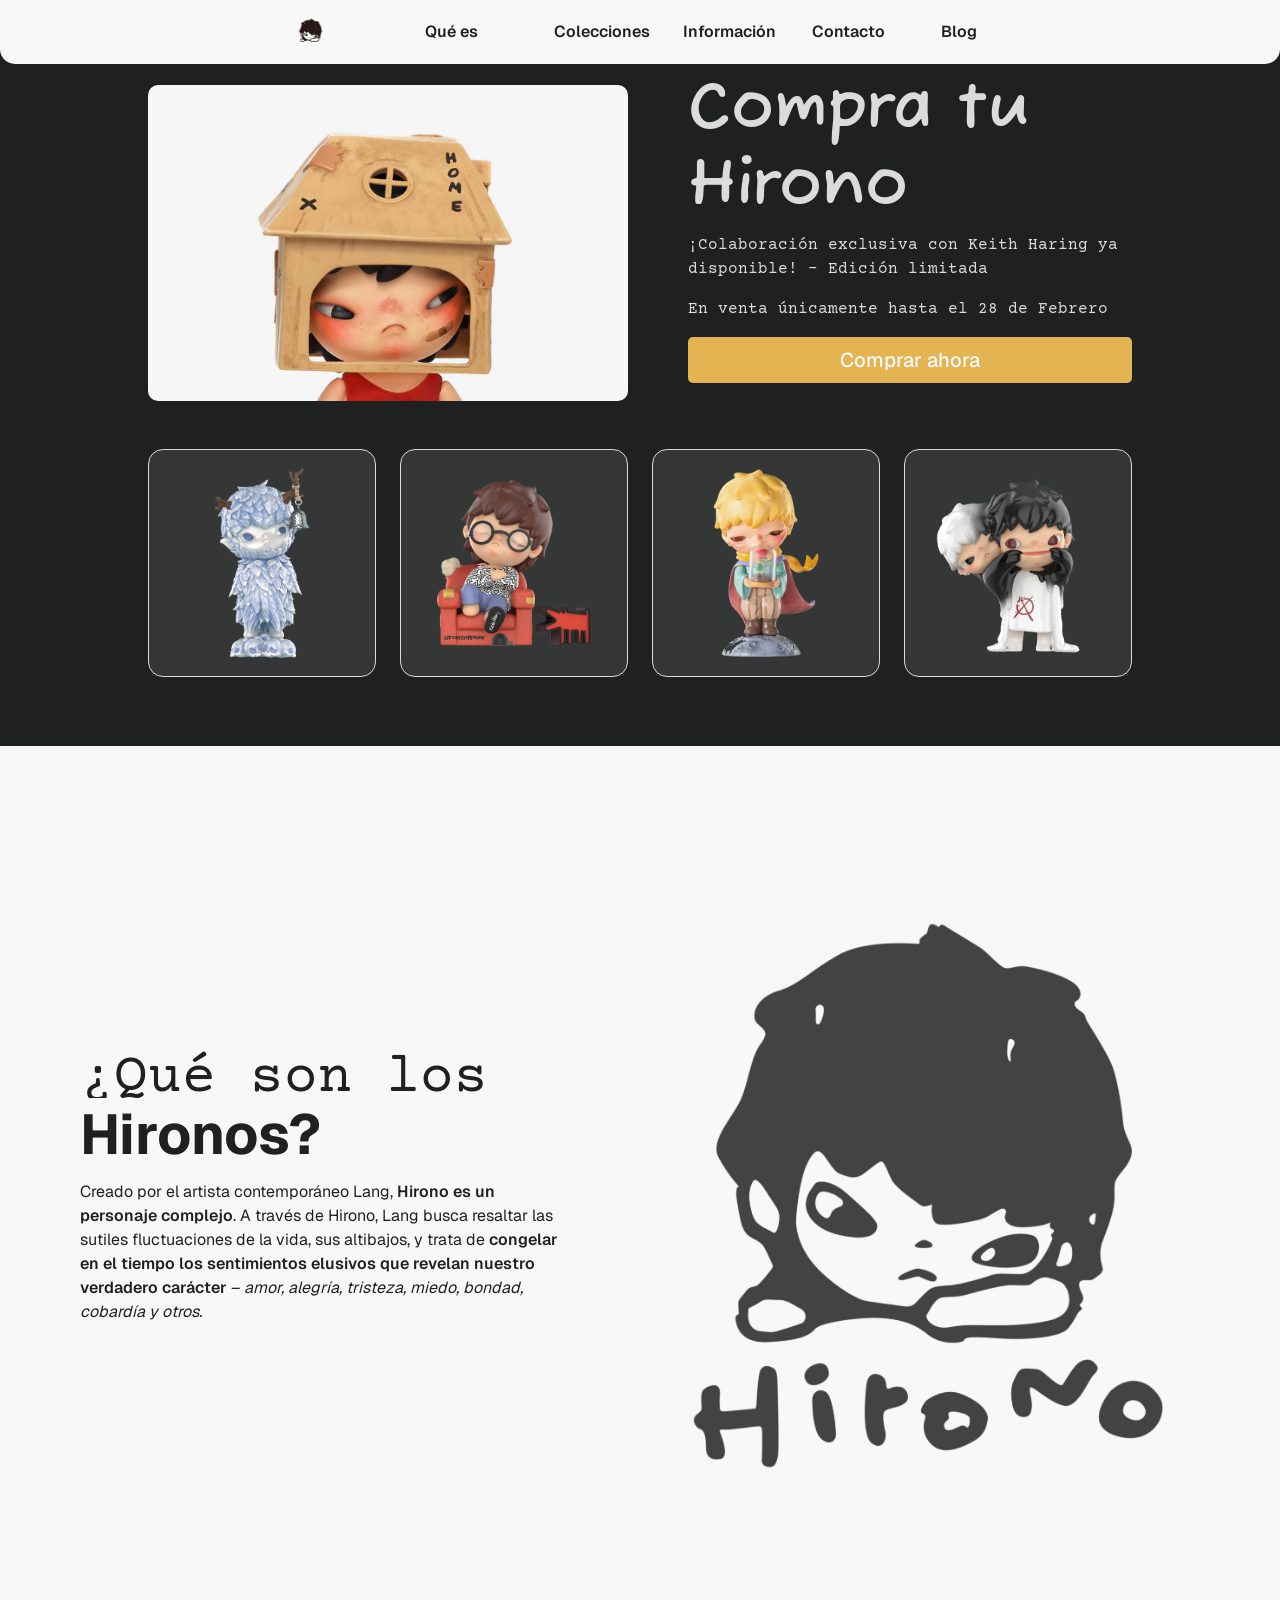
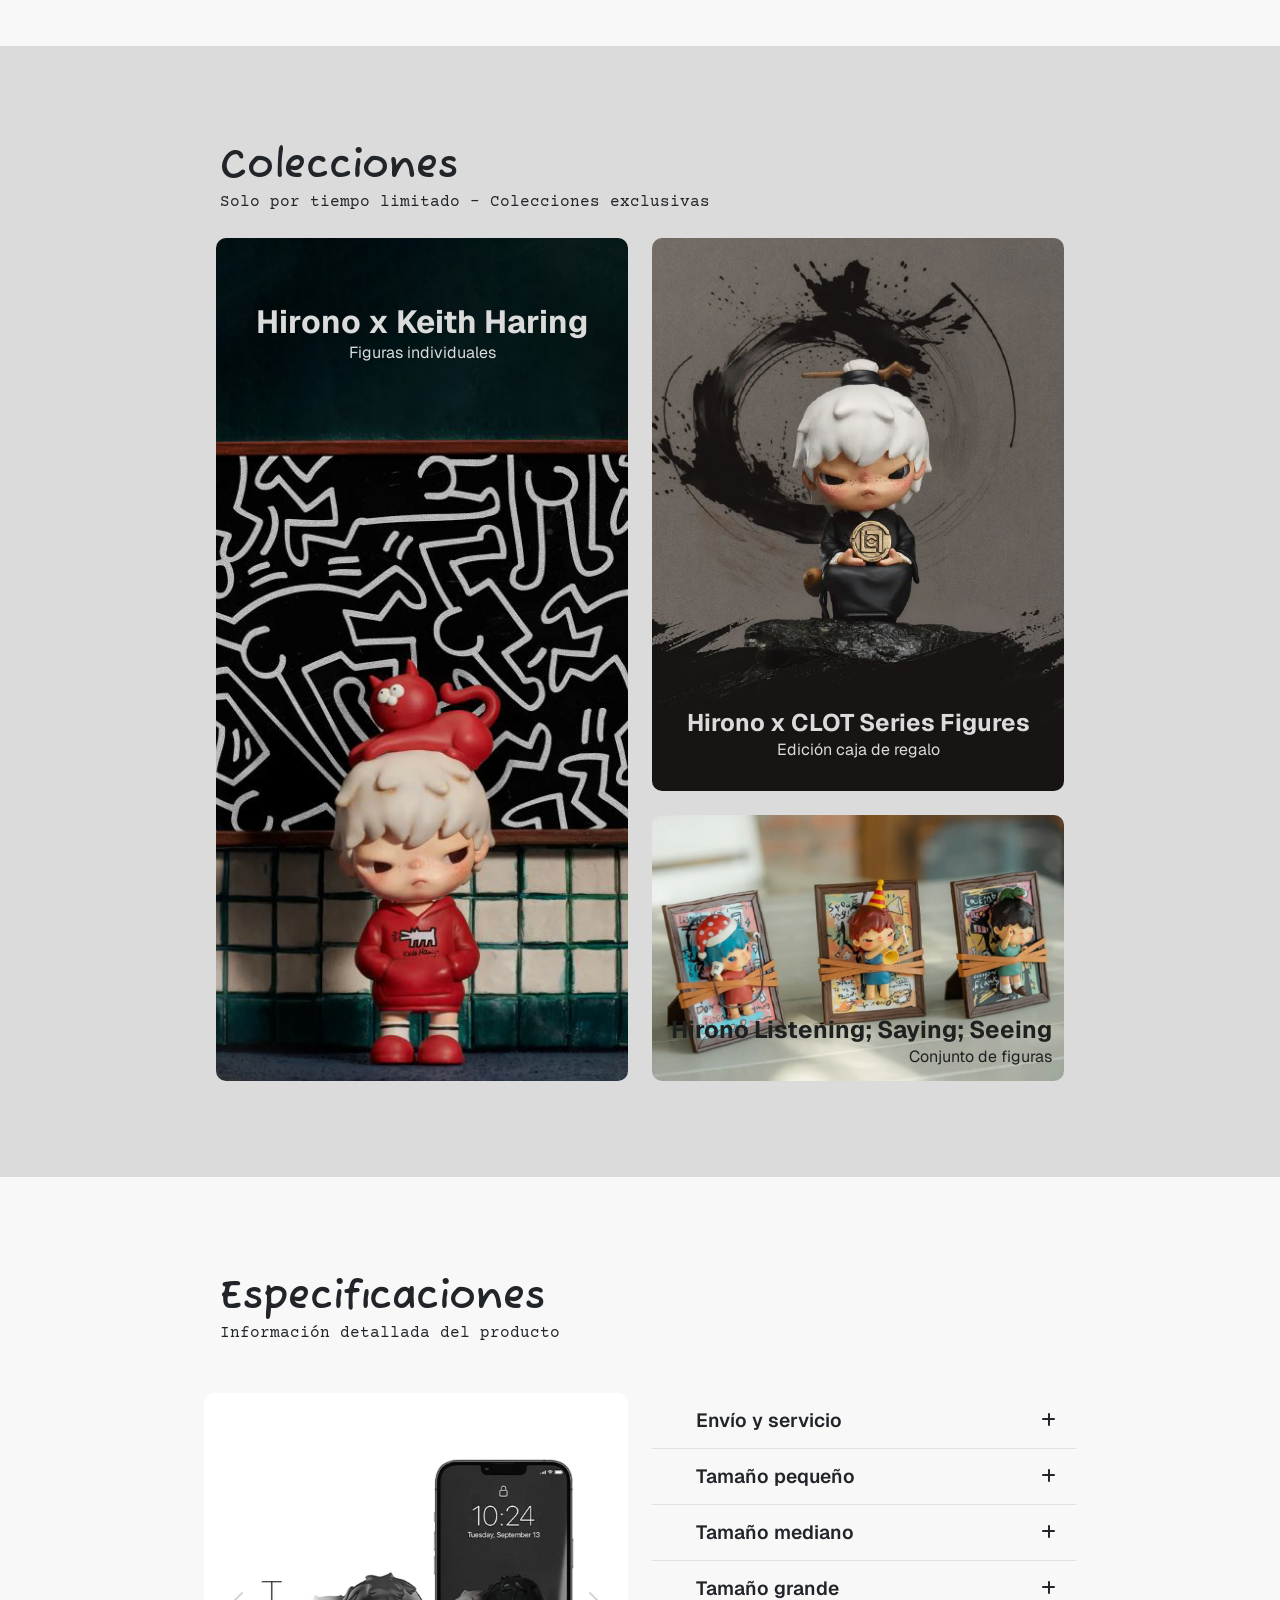
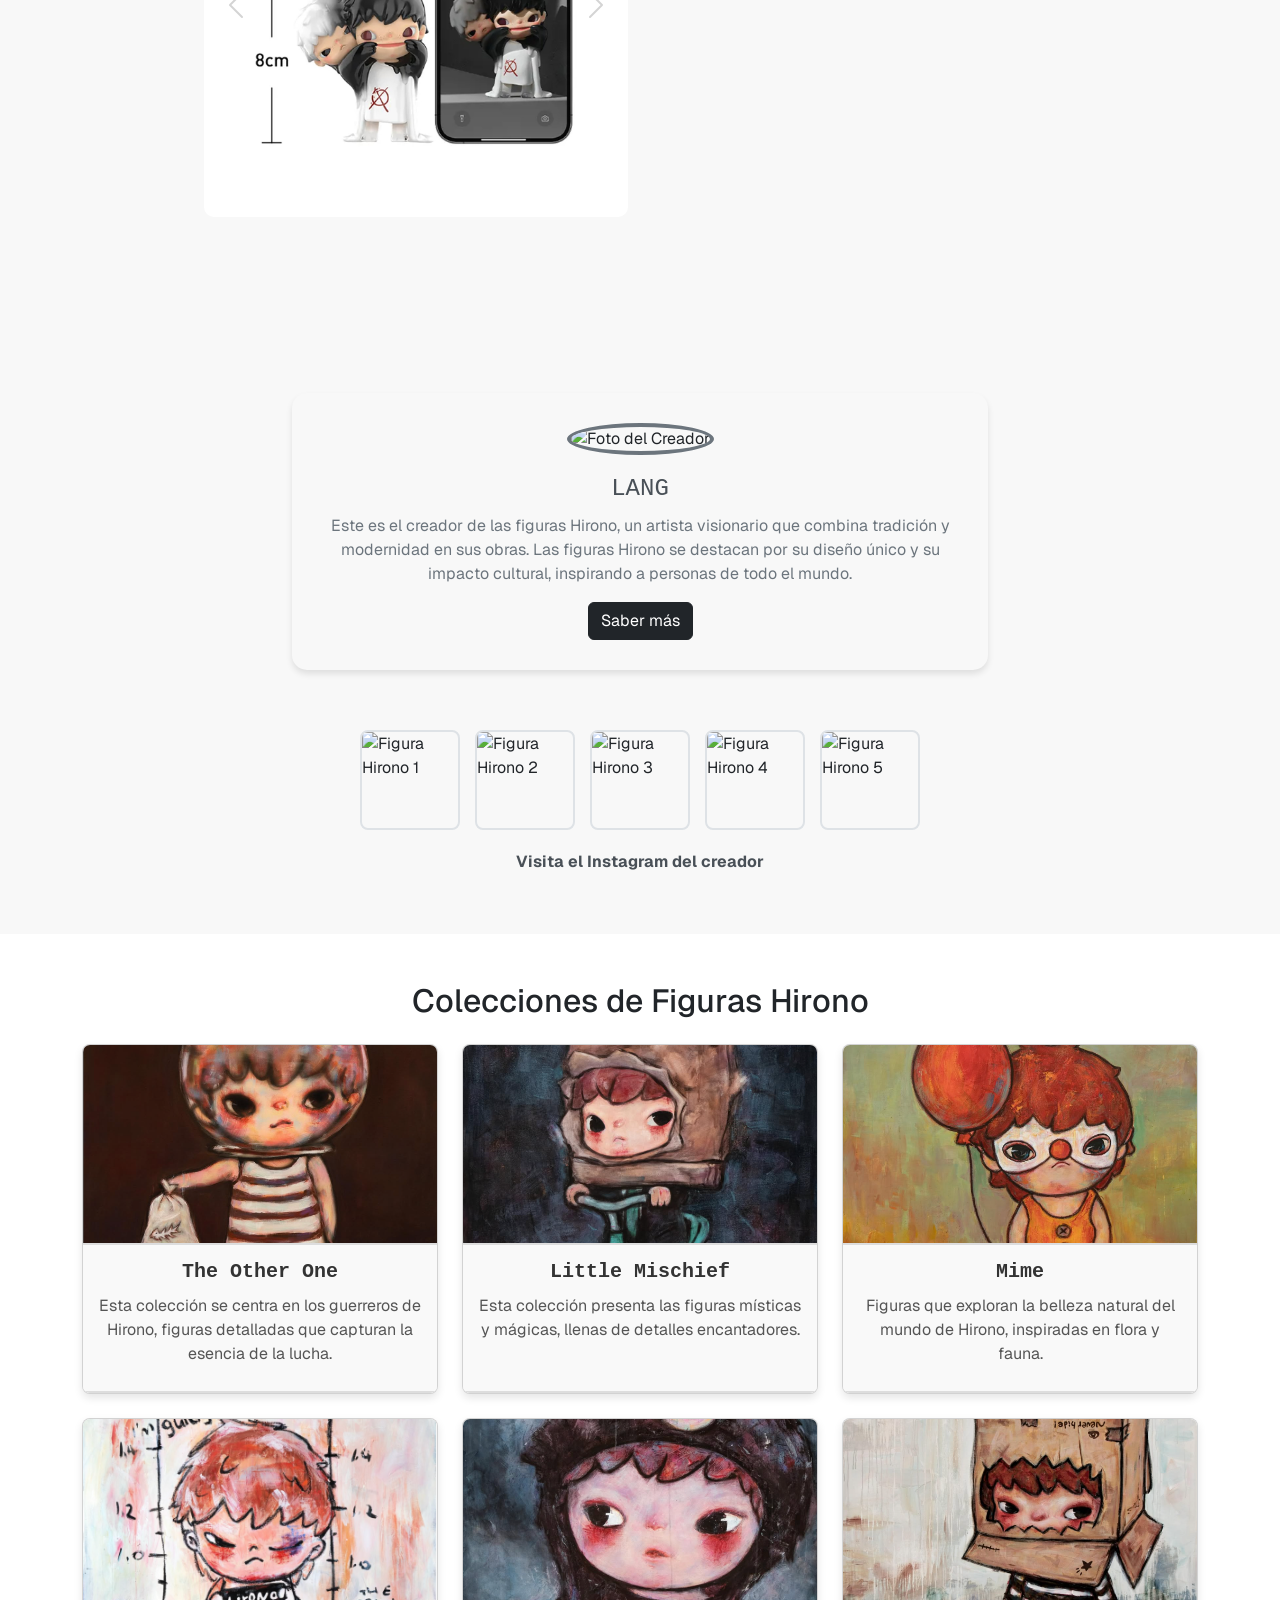
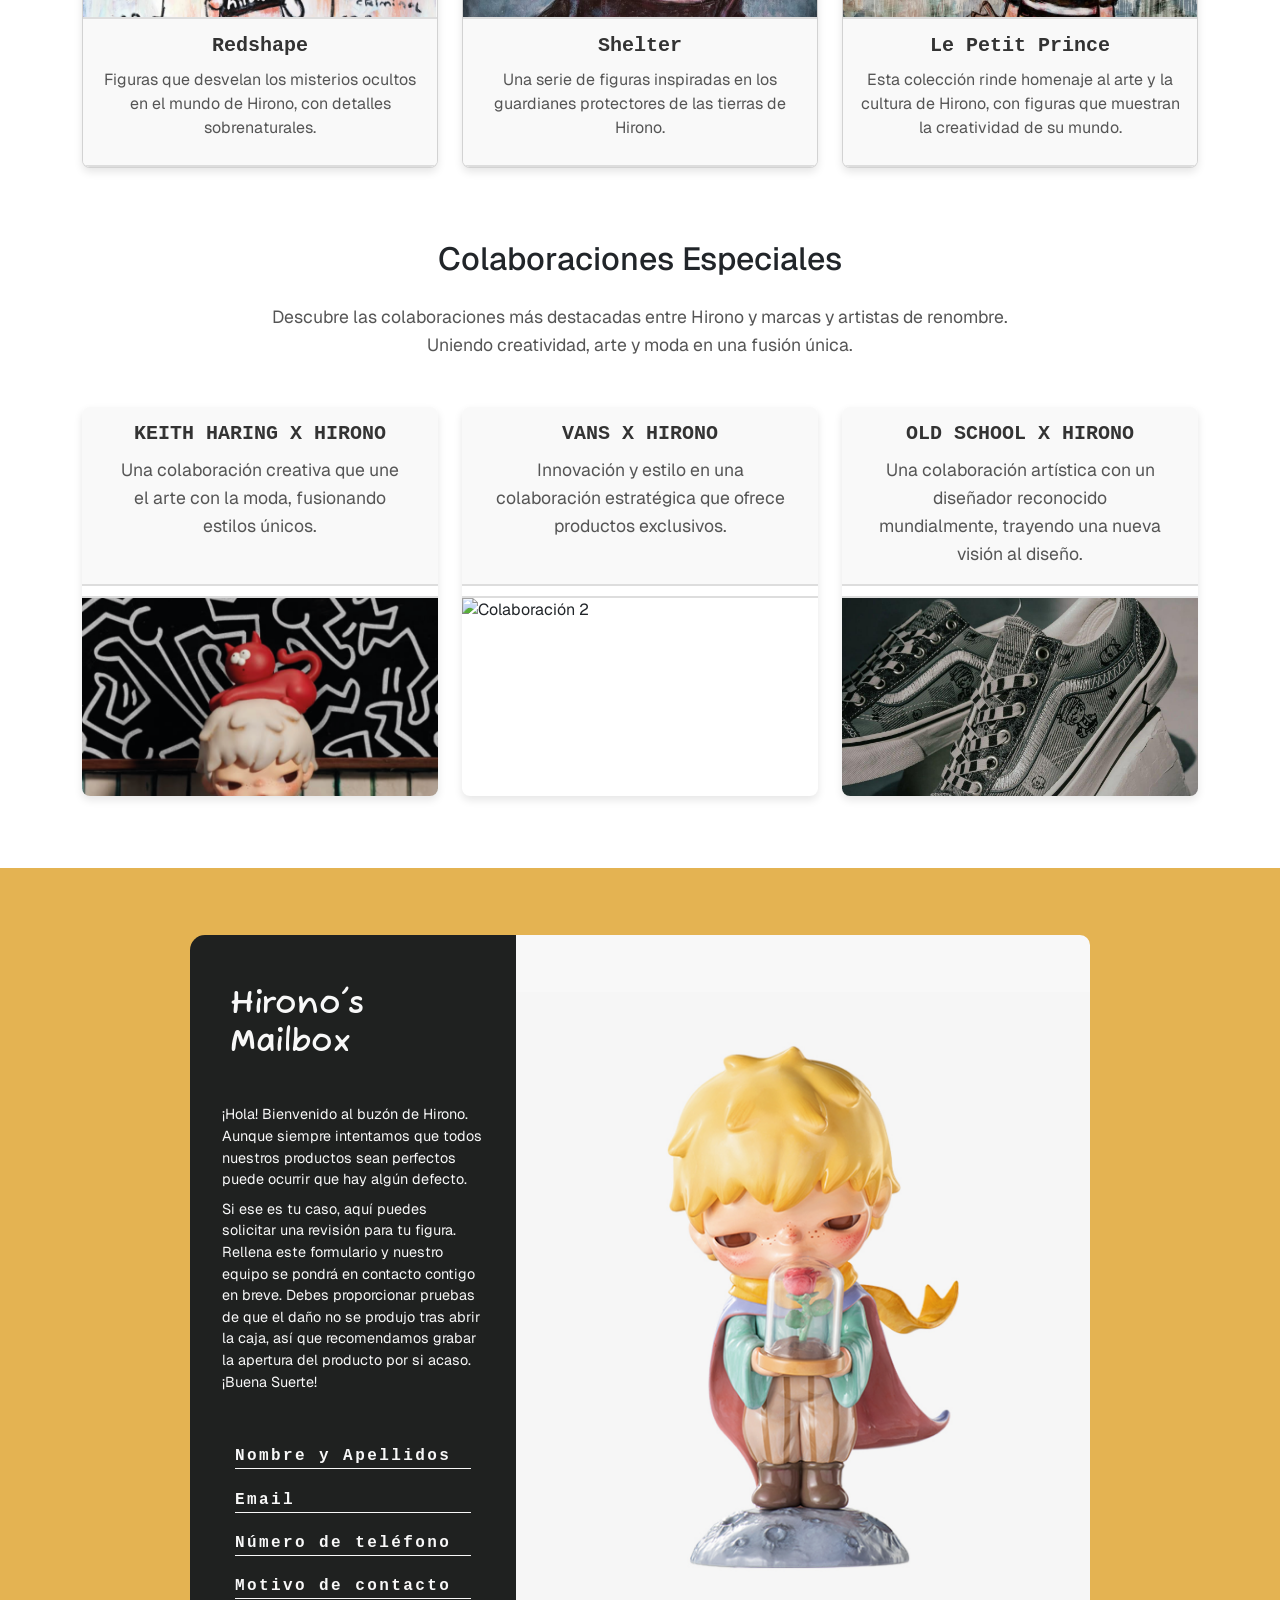
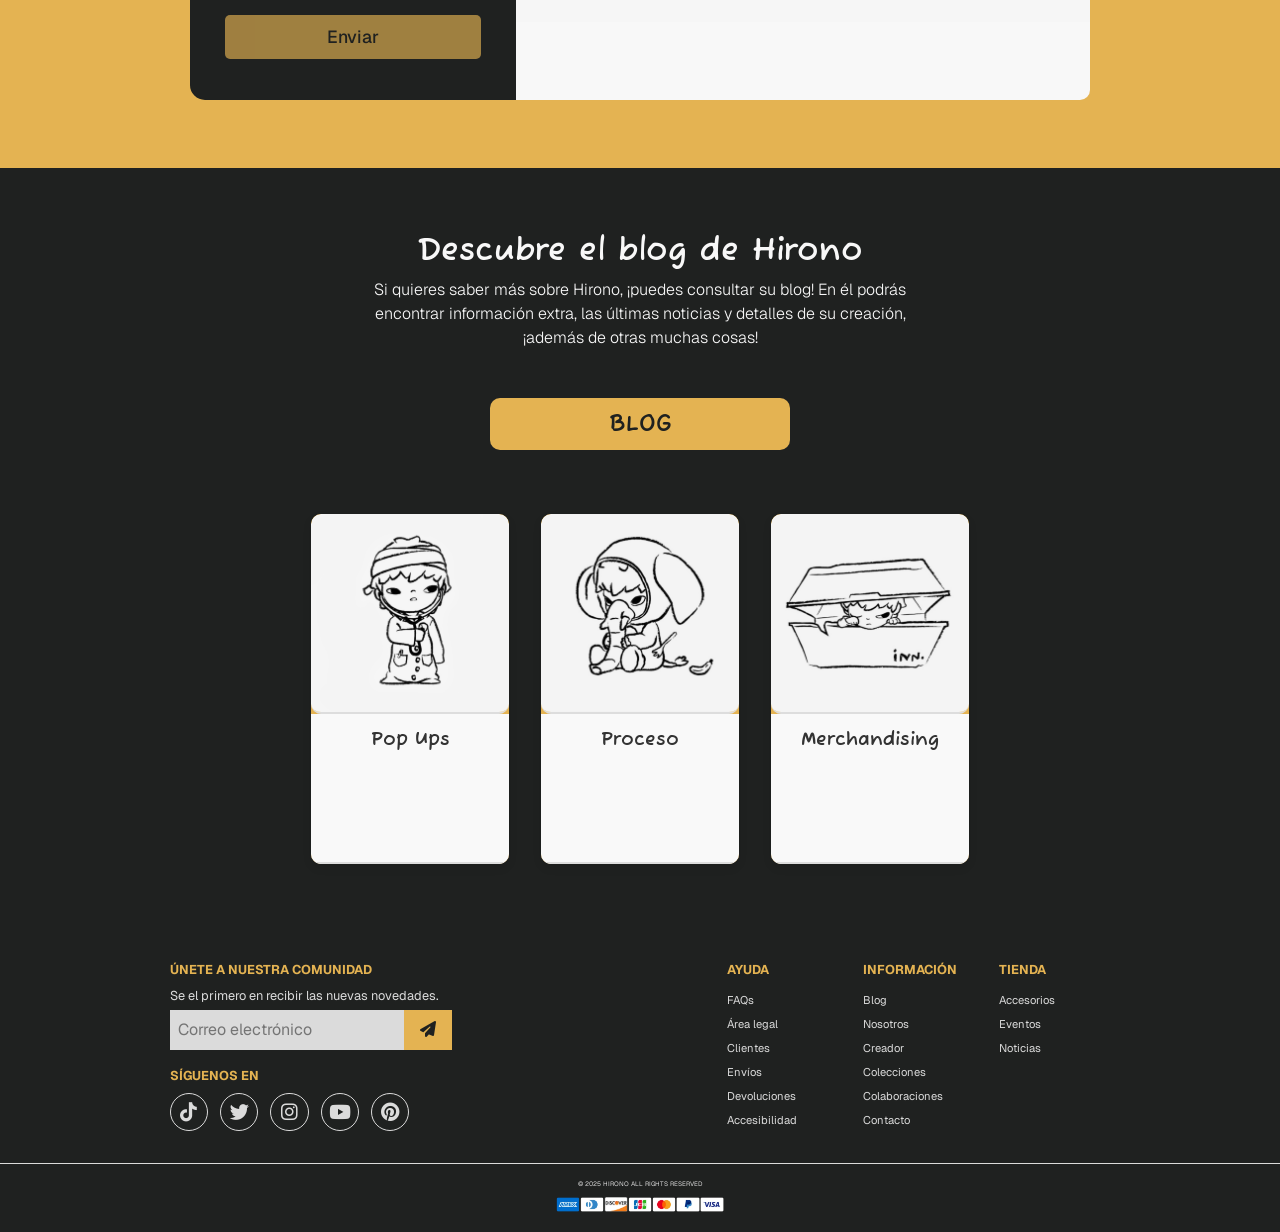
==== Homepage.html @ f43a3f85 "Ordenar Resources" ====
<!DOCTYPE html>
    <html lang="en">
    <head>
        <meta charset="UTF-8">
        <meta name="viewport" content="width=device-width, initial-scale=1.0">

         <!-- BOOTSTRAP------- -->
         <link href="https://cdn.jsdelivr.net/npm/bootstrap@5.3.3/dist/css/bootstrap.min.css" rel="stylesheet" integrity="sha384-QWTKZyjpPEjISv5WaRU9OFeRpok6YctnYmDr5pNlyT2bRjXh0JMhjY6hW+ALEwIH" crossorigin="anonymous">

        <!-- FAVICON------- -->
        <link rel="shortcut icon" href="Resources/Homepage/Favicon.png" type="image/x-icon">

        <!-- REMIX ICONS------- -->
        <link href="https://cdn.jsdelivr.net/npm/remixicon@2.5.0/fonts/remixicon.css" rel="stylesheet">

        <!-- FONT AWESOME------- -->
        <link rel="stylesheet" href="https://cdnjs.cloudflare.com/ajax/libs/font-awesome/6.3.0/css/all.min.css">

        <!-- CSS------- -->
        <link rel="stylesheet" href="https://cdn.jsdelivr.net/npm/swiper@9/swiper-bundle.min.css" />
        <link href="https://unpkg.com/aos@2.3.1/dist/aos.css" rel="stylesheet">
        <link rel="stylesheet" href="css/Homepage.css">

        <title>Hirono</title>




        <!-- NOMBRE DE LAS COSAS -->
        
        <!-- Para una class: nombre1__nombre2
        Ejemplo: footer__container

        Para un ID: nombre1-nombre2
        Ejemplo: footer-container -->

    </head>
    <body>

        <!-- MENU -->
        <nav id="menu">
            <div>
                <i class="fa-solid fa-bars" id="menu-hamburguer" onclick="menu()"></i>
                <ul id="menu-items">
                    <li>
                        <a href="#top" class="logo">
                            <img src="Resources/Homepage/Favicon.png" alt="logo_Hirono">
                        </a>
                    </li>
                    <li>
                        <a href="#" class="menu-link" onclick="closeMenu()">Qué es</a>
                    </li>
                    <li>
                        <a href="#colecciones-bigcontainer" class="menu-link" onclick="closeMenu()">Colecciones</a>
                    </li>
                    <li>
                        <a href="#info-specs-bigcontainer" class="menu-link" onclick="closeMenu()">Información</a>
                    </li>
                    <li>
                        <a href="#" class="menu-link" onclick="closeMenu()">Contacto</a>
                    </li>
                    <li>
                        <a href="#" class="menu-link" onclick="closeMenu()">Blog</a>
                    </li>
                    <li>
                        <i class="fa-solid fa-xmark" id="close-icon" onclick="closeMenu()"></i>
                    </li>
                </ul>
            </div>
        </nav>
        <!-- HEADER -->
        <header class="header" id="header">

            <div class="header__content" id="header-content">
                <div class="container-fluid text-center header-padding-propio">
                    <div class="row">
                        <!-- Banner alargado -->
                      <div class="col-xl-6 col-md-12 mt-xl-5 mb-xl-5 mt-sm-1 mb-md-0 mb-sm-2">
                        <img src="./Resources/Homepage/Homepage_Header/Hirono_Grande_Header.png" class="img-fluid img-border-radius-header" alt="">
                      </div>
                      <div class="col-xl-6 col-md-12 mt-3 mb-5 header-text-properties text-xl-start text-sm-center ps-xl-5">
                        <h1>Compra tu Hirono</h1>
                        <p>¡Colaboración exclusiva con Keith Haring ya disponible! - Edición limitada</p>
                        <p>En venta únicamente hasta el 28 de Febrero</p>
                        <button type="button" class="btn btn-lg btn-primary btn-header-propiedades-nuestras">Comprar ahora</button>
                      </div>
                      <!-- Fila de Hironos -->
                        <div class="container-fluid text-center pb-3">
                            <div class="row justify-content-center">
                                <div class="col-6 col-sm-3 mb-3" data-aos="fade-up" data-aos-duration="3000" data-aos-delay="300">
                                    <div class="header-card-figura-bg">
                                        <img src="./Resources/Homepage/Homepage_Header/Hirono_birdy.png" class="img-fluid" alt="Hirono birdy">
                                    </div>
                                </div>
                                <div class="col-6 col-sm-3 mb-3" data-aos="fade-up" data-aos-duration="3000" data-aos-delay="450">
                                    <div class="header-card-figura-bg">
                                        <img src="./Resources/Homepage/Homepage_Header/Hirono_Harry.png" class="img-fluid" alt="Hirono x Keith Haring">
                                    </div>
                                </div>
                                <div class="col-6 col-sm-3 mb-3" data-aos="fade-up" data-aos-duration="3000" data-aos-delay="600">
                                    <div class="header-card-figura-bg">
                                        <img src="./Resources/Homepage/Homepage_Header/Hirono_Principito.png" class="img-fluid" alt="Hirono x El principito">
                                    </div>
                                </div>
                                <div class="col-6 col-sm-3 mb-3" data-aos="fade-up" data-aos-duration="3000" data-aos-delay="750">
                                    <div class="header-card-figura-bg">
                                        <img src="./Resources/Homepage/Homepage_Header/Hirono_Simper.png" class="img-fluid" alt="Hirono Simper">
                                    </div>
                                </div>
                            </div>
                        </div>
                    </div>
                  </div>
            </div>
      
        </header>

        <!------ MAIN------- -->
        <main class="main">

            <!---- INTRO ---->
            <section class="info__descripcion">
                <div class="info__descripcion__contenido">
                    <div class="info__descripcion__texto">
                        <h2 class="info__descripcion__titulo">¿Qué son los <b>Hironos?</b></h2>
                        <p class="info__descripcion__parrafo">Creado por el artista contemporáneo Lang, <b>Hirono es un personaje complejo</b>. A través de Hirono, Lang busca resaltar las sutiles fluctuaciones de la vida, sus altibajos, y trata de <b>congelar en el tiempo los sentimientos elusivos que revelan nuestro verdadero carácter</b> – <i>amor, alegría, tristeza, miedo, bondad, cobardía y otros.</i></p>
                    </div>
                    <div class="info__descripcion__imagen">
                        <img src="Resources/Homepage/Homepage_Intro/logo-descripcion.gif" alt="">
                    </div>
                </div>
            </section>
              
            <!-------- COLECCIONES------- -->
            <section id="colecciones-bigcontainer">
                <div class="container-fluid text-center">
                    <div class="col-12 mb-4 text-md-start text-sm-center collections-title-text ps-3">
                        <h3>Colecciones</h3>
                        <p>Solo por tiempo limitado - Colecciones exclusivas</p>
                    </div>
                    <div class="container-fluid">
                        <div class="row align-items-stretch">
                            <!-- Columna izquierda: 6 columnas -->
                            <div class="col-md-6 d-flex align-items-center justify-content-flex-end collections-custom-properties mb-4 mb-md-0">
                                <img src="./Resources/Homepage/Homepage_Colecciones/Hirono_KeithHaring.JPG" alt="Hirono x Keith Haring" class="img-fluid collections-img">
                                <div class="collections-text collections-first-text">
                                    <h4>Hirono x Keith Haring</h4>
                                    <p>Figuras individuales</p>
                                </div>
                            </div>
                            
                            <!-- Columna derecha: 2 divs apilados -->
                            <div class="col-md-6">
                                <!-- Div superior -->
                                <div class="h-60 d-flex align-items-center justify-content-flex-start collections-custom-properties mb-4">
                                    <img src="./Resources/Homepage/Homepage_Colecciones/CLOT2.JPG" alt="Hirono x CLOT Series Figures" class="img-fluid collections-img">
                                    <div class="collections-text collections-second-text">
                                        <h4>Hirono x CLOT Series Figures</h4>
                                        <p>Edición caja de regalo</p>
                                    </div>
                                </div>
                                <!-- Div inferior -->
                                <div class="h-40 d-flex align-items-center justify-content-flex-start collections-custom-properties">
                                    <img src="./Resources/Homepage/Homepage_Colecciones/Hirono_listening.jpg" alt="Hirono Listening; Saying; Seeing" class="img-fluid collections-img">
                                    <div class="collections-text collections-third-text">
                                        <h4>Hirono Listening; Saying; Seeing</h4>
                                        <p>Conjunto de figuras</p>
                                    </div>
                                </div>
                            </div>
                        </div>
                    </div>

            </section>

            <!-------- ESPECIFICACIONES ------- -->
            <section id="info-specs-bigcontainer">
                <div class="container-fluid text-center">
                    <div class="col-12 mb-5 text-md-start text-sm-center collections-title-text ps-3">
                        <h3>Especificaciones</h3>
                        <p>Información detallada del producto</p>
                    </div>

                    <div class="row">
                        <!-- CARRUSEL (COL-IZQUIERDA) -->
                        <div class="col-sm-12 col-md-6 mb-4 mb-md-0">
                            <div id="carouselExampleControlsNoTouching" class="carousel slide" data-bs-touch="false" data-bs-ride="carousel" data-bs-interval="4000">
                                <div class="carousel-inner">
                                  <div class="carousel-item active">
                                    <img src="./Resources/Homepage/Homepage_Especificaciones/Medida-Small-Hirono.jpg" class="d-block w-100" alt="Medidas Hirono pequeño_8cm">
                                  </div>
                                  <div class="carousel-item">
                                    <img src="./Resources/Homepage/Homepage_Especificaciones/Medida-Medium-Hirono.jpg" class="d-block w-100" alt="Medidas Hirono mediano_15cm">
                                  </div>
                                  <div class="carousel-item">
                                    <img src="./Resources/Homepage/Homepage_Especificaciones/Medida-Big-Hirono.jpg" class="d-block w-100" alt="Medidas Hirono grande_17,5cm">
                                  </div>
                                </div>
                                <button class="carousel-control-prev" type="button" data-bs-target="#carouselExampleControlsNoTouching" data-bs-slide="prev">
                                  <span class="carousel-control-prev-icon" aria-hidden="true"></span>
                                  <span class="visually-hidden">Atrás</span>
                                </button>
                                <button class="carousel-control-next" type="button" data-bs-target="#carouselExampleControlsNoTouching" data-bs-slide="next">
                                  <span class="carousel-control-next-icon color-arrow-carousel" aria-hidden="true"></span>
                                  <span class="visually-hidden">Siguiente</span>
                                </button>
                            </div>
                        </div>
                        <!-- ACORDEÓN (COL-DERECHA) -->
                        <div class="col-sm-12 col-md-6">

                            <div class="accordion accordion-flush" id="accordionFlushExample" data-aos="fade-up" data-aos-duration="2000">
                                <div class="accordion-item">
                                    <h4 class="accordion-header" id="flush-headingFour">
                                        <button class="accordion-button collapsed toggle-icon d-flex align-items-center text-start" type="button" data-bs-toggle="collapse" data-bs-target="#flush-collapseFour" aria-expanded="false" aria-controls="flush-collapseFour">
                                            
                                            <h4 class="accordion-header accordion-title" id="flush-headingFour">
                                                Envío y servicio
                                            </h4>
                                        </button>
                                    </h4>
                                    <div id="flush-collapseFour" class="accordion-collapse collapse" aria-labelledby="flush-headingFour" data-bs-parent="#accordionFlushExample">
                                        <div class="accordion-body d-flex align-items-center text-start"><ul class="acordion-ul-interior">
                                            <li>1. Envío:
                                                Envío estándar (15-30 días laborables)
                                                Envío urgente (3-7 días laborables)</li>
                                            <li>2. Defectos:
                                                (1) Los artículos limitados no tienen servicio de cambio. Si encuentra un defecto grave en el artículo, póngase en contacto con support@popmart.com, con el número de pedido relacionado y el vídeo de desembalaje de la figurita en un plazo de cinco (5) días a partir de la recepción del producto.
                                                (2)Por razones de seguridad de la información, póngase en contacto con nosotros con la dirección de correo electrónico que utilizó para realizar el pedido. Un representante del servicio de atención al cliente se pondrá en contacto con usted y le ayudará a resolver el problema.
                                                (3)Con el fin de evitar cualquier disputa relativa a reembolsos o cambios, se recomienda a los clientes que se graben a sí mismos abriendo el paquete. La grabación
                                                La grabación en vídeo debe realizarse a más tardar dos días después de la entrega. Un vídeo debe mostrar claramente la hoja de envío, el estado del paquete y los defectos del producto.</li>
                                            <li>3. Impuestos:
                                                En el caso de los envíos urgentes internacionales, el comprador correrá con los gastos de derechos de aduana</li>
                                        </ul>

                                    </div>
                                </div>
                            </div>

                            <div class="accordion accordion-flush" id="accordionFlushExample">
                                <div class="accordion-item">
                                    <h4 class="accordion-header" id="flush-headingOne">
                                        <button class="accordion-button collapsed toggle-icon d-flex align-items-center text-start" type="button" data-bs-toggle="collapse" data-bs-target="#flush-collapseOne" aria-expanded="false" aria-controls="flush-collapseOne">
                                            
                                            <h4 class="accordion-header accordion-title" id="flush-headingOne">
                                                Tamaño pequeño
                                            </h4>
                                        </button>
                                    </h4>
                                    <div id="flush-collapseOne" class="accordion-collapse collapse" aria-labelledby="flush-headingOne" data-bs-parent="#accordionFlushExample">
                                        <div class="accordion-body d-flex align-items-center text-start flex-direction-column">
                                            <ul class="acordion-ul-interior">
                                                <li>Marca: Hirono</li>
                                                <li>Tamaño: Altura aprox. 8 cm</li>
                                                <li>Material: PVC/ABS</li>
                                            </ul>
                                        </div>
                                </div>
                            </div>

                            <div class="accordion accordion-flush" id="accordionFlushExample">
                                <div class="accordion-item">
                                    <h4 class="accordion-header" id="flush-headingTwo">
                                        <button class="accordion-button collapsed toggle-icon d-flex align-items-center text-start" type="button" data-bs-toggle="collapse" data-bs-target="#flush-collapseTwo" aria-expanded="false" aria-controls="flush-collapseTwo">
                                            
                                            <h4 class="accordion-header accordion-title" id="flush-headingTwo">
                                                Tamaño mediano
                                            </h4>
                                        </button>
                                    </h4>
                                    <div id="flush-collapseTwo" class="accordion-collapse collapse" aria-labelledby="flush-headingTwo" data-bs-parent="#accordionFlushExample">
                                        <div class="accordion-body d-flex align-items-center text-start">
                                            <ul class="acordion-ul-interior">
                                                <li>Marca: Hirono</li>
                                                <li>Tamaño: Altura aprox. 15 cm</li>
                                                <li>Material: PVC/ABS</li>
                                            </ul>
                                    </div>
                                </div>
                            </div>

                            <div class="accordion accordion-flush" id="accordionFlushExample">
                                <div class="accordion-item">
                                    <h4 class="accordion-header" id="flush-headingThree">
                                        <button class="accordion-button collapsed toggle-icon d-flex align-items-center text-start" type="button" data-bs-toggle="collapse" data-bs-target="#flush-collapseThree" aria-expanded="false" aria-controls="flush-collapseThree">
                                            
                                            <h4 class="accordion-header accordion-title" id="flush-headingThree">
                                                Tamaño grande
                                            </h4>
                                        </button>
                                    </h4>
                                    <div id="flush-collapseThree" class="accordion-collapse collapse" aria-labelledby="flush-headingThree" data-bs-parent="#accordionFlushExample">
                                        <div class="accordion-body d-flex align-items-center text-start"><ul class="acordion-ul-interior">
                                            <li>Marca: Hirono</li>
                                            <li>Tamaño: Altura aprox. 17,5 cm</li>
                                            <li>Material: PVC/ABS/Hardware</li>
                                        </ul>
                                    </div>
                                </div>
                            </div>

                        </div>
                    </div>
            </section>

<!-- ALMU -->
<section class="hirono-section">
    <div class="container">
        <div class="row justify-content-center">
            <div class="col-md-8">
                <div class="hirono-profile">
                    <img src="Resources/Homepage/Homepage_Creador/LANG.jpg" alt="Foto del Creador">
                    <h2>LANG</h2>
                    <p>
                        Este es el creador de las figuras Hirono, un artista visionario que combina tradición y modernidad en sus
                        obras. Las figuras Hirono se destacan por su diseño único y su impacto cultural, inspirando a personas de todo el mundo.
                    </p>
                    <button class="btn btn-dark mt-3" onclick="learnMore()">Saber más</button>
                </div>
            </div>
        </div>
        <div class="gallery">
            <img src="Resources/Homepage/Homepage_Creador/foto_ig_h_1.jpg" alt="Figura Hirono 1">
            <img src="Resources/Homepage/Homepage_Creador/foto_ig_h_2.jpg" alt="Figura Hirono 2">
            <img src="Resources/Homepage/Homepage_Creador/foto_ig_h_3.jpg" alt="Figura Hirono 3">
            <img src="Resources/Homepage/Homepage_Creador/foto_ig_h_4.jpg" alt="Figura Hirono 4">
            <img src="Resources/Homepage/Homepage_Creador/foto_ig_h_5.jpg" alt="Figura Hirono 5">
        </div>
        <div class="instagram-link">
            <a href="https://www.instagram.com/langswork/" target="_blank">Visita el Instagram del creador</a>
        </div>
    </div>

    </section>

    <section id="colecciones" class="container my-5">
        <h2 class="text-center mb-4">Colecciones de Figuras Hirono</h2>
        <div class="row">
            <!-- Colección 1 -->
            <div class="col-md-4 mb-4 d-flex justify-content-center">
                <div class="card card-coleccion1">
                    <img src="Resources/Homepage/Homepage_Colecciones-Hirono/ART9.png" class="card-img-top" alt="Colección 1">
                    <div class="card-body text-center">
                        <h5 class="card-title">The Other One</h5>
                        <p class="card-text">Esta colección se centra en los guerreros de Hirono, figuras detalladas que capturan la esencia de la lucha.</p>
                    </div>
                </div>
            </div>
            <!-- Colección 2 -->
            <div class="col-md-4 mb-4 d-flex justify-content-center">
                <div class="card card-coleccion2">
                    <img src="Resources/Homepage/Homepage_Colecciones-Hirono/ART2.png" class="card-img-top" alt="Colección 2">
                    <div class="card-body text-center">
                        <h5 class="card-title">Little Mischief</h5>
                        <p class="card-text">Esta colección presenta las figuras místicas y mágicas, llenas de detalles encantadores.</p>
                    </div>
                </div>
            </div>
            <!-- Colección 3 -->
            <div class="col-md-4 mb-4 d-flex justify-content-center">
                <div class="card card-coleccion3">
                    <img src="Resources/Homepage/Homepage_Colecciones-Hirono/ART3.png" class="card-img-top" alt="Colección 3">
                    <div class="card-body text-center">
                        <h5 class="card-title">Mime</h5>
                        <p class="card-text">Figuras que exploran la belleza natural del mundo de Hirono, inspiradas en flora y fauna.</p>
                    </div>
                </div>
            </div>
            <!-- Colección 4 -->
            <div class="col-md-4 mb-4 d-flex justify-content-center">
                <div class="card card-coleccion4">
                    <img src="Resources/Homepage/Homepage_Colecciones-Hirono/ART4.png" class="card-img-top" alt="Colección 4">
                    <div class="card-body text-center">
                        <h5 class="card-title">Redshape</h5>
                        <p class="card-text">Figuras que desvelan los misterios ocultos en el mundo de Hirono, con detalles sobrenaturales.</p>
                    </div>
                </div>
            </div>
            <!-- Colección 5 -->
            <div class="col-md-4 mb-4 d-flex justify-content-center">
                <div class="card card-coleccion5">
                    <img src="Resources/Homepage/Homepage_Colecciones-Hirono/ART6.png" class="card-img-top" alt="Colección 5">
                    <div class="card-body text-center">
                        <h5 class="card-title">Shelter</h5>
                        <p class="card-text">Una serie de figuras inspiradas en los guardianes protectores de las tierras de Hirono.</p>
                    </div>
                </div>
            </div>
            <!-- Colección 6 -->
            <div class="col-md-4 mb-4 d-flex justify-content-center">
                <div class="card card-coleccion6">
                    <img src="Resources/Homepage/Homepage_Colecciones-Hirono/ART7.png" class="card-img-top" alt="Colección 6">
                    <div class="card-body text-center">
                        <h5 class="card-title">Le Petit Prince</h5>
                        <p class="card-text">Esta colección rinde homenaje al arte y la cultura de Hirono, con figuras que muestran la creatividad de su mundo.</p>
                    </div>
                </div>
            </div>
        </div>

    </section>

        <section id="colaboraciones" class="container my-5">
            <h2 class="text-center mb-4">Colaboraciones Especiales</h2>
            <p class="text-center mb-5">Descubre las colaboraciones más destacadas entre Hirono y marcas y artistas de renombre. Uniendo creatividad, arte y moda en una fusión única.</p>

            <div class="row">
                <!-- Colaboración 1 -->
                <div class="col-md-4 mb-4 d-flex justify-content-center">
                    <div class="card_collab">
                        <div class="card-body text-center">
                            <h5 class="card-title">KEITH HARING X HIRONO</h5>
                            <p class="card-text">Una colaboración creativa que une el arte con la moda, fusionando estilos únicos.</p>
                        </div>
                        <img src="Resources/Homepage/Homepage_Colaboraciones/KEITH.png" class="card-img-bottom img-fluid" alt="Colaboración 1">
                    </div>
                </div>
                <!-- Colaboración 2 -->
                <div class="col-md-4 mb-4 d-flex justify-content-center">
                    <div class="card_collab">
                        <div class="card-body text-center">
                            <h5 class="card-title">VANS X HIRONO</h5>
                            <p class="card-text">Innovación y estilo en una colaboración estratégica que ofrece productos exclusivos.</p>
                        </div>
                        <img src="Resources/Homepage/Homepage_Colaboraciones/VANS.png" class="card-img-bottom img-fluid" alt="Colaboración 2">
                    </div>
                </div>
                <!-- Colaboración 3 -->
                <div class="col-md-4 mb-4 d-flex justify-content-center">
                    <div class="card_collab">
                        <div class="card-body text-center">
                            <h5 class="card-title">OLD SCHOOL X HIRONO</h5>
                            <p class="card-text">Una colaboración artística con un diseñador reconocido mundialmente, trayendo una nueva visión al diseño.</p>
                        </div>
                        <img src="Resources/Homepage/Homepage_Colaboraciones/ZAPAS.jpg" class="card-img-bottom img-fluid" alt="Colaboración 3">
                    </div>
                </div>
            </div>
        </section>
              
        <section class="form__contacto" id="form-contacto">
            <div>
                <div>
                    <h2>Hirono's Mailbox</h2>

                    <div class="texto__contacto">
                        
                        <p>
                            ¡Hola! Bienvenido al buzón de Hirono. Aunque siempre intentamos que todos nuestros productos sean perfectos puede ocurrir que hay algún defecto.
                        </p>

                        <p>
                            Si ese es tu caso, aquí puedes solicitar una revisión para tu figura. Rellena este formulario y nuestro equipo se pondrá en contacto contigo en breve. Debes proporcionar pruebas de que el daño no se produjo tras abrir la caja, así que recomendamos grabar la apertura del producto por si acaso. ¡Buena Suerte!
                        </p>

                    </div>

                    <form class="formulario__incidencias">
    
                        <input type="text" name="user_name" id="user-name" placeholder="Nombre y Apellidos" required>

                        <input type="email" name="user_email" id="user-email" placeholder="Email" required>

                        <input type="number" name="order_number" id="order-number" placeholder="Número de teléfono" required>
                        
                        <input type="text" name="reason" id="reason" placeholder="Motivo de contacto" required>
  
                        <button type="button" class="btn btn-primary" data-bs-toggle="modal" data-bs-target="#exampleModal" id="submit" disabled>
                            Enviar
                        </button>
                        
                        <div class="modal fade modal__contacto" id="exampleModal" tabindex="-1" aria-labelledby="exampleModalLabel" aria-hidden="true">
                            <div class="modal-dialog">
                                <div class="modal-content">
                                    <img src="Resources/Homepage/hirono_modal.png" alt="">
                                </div>
                            </div>
                        </div>

                    </form>
                </div>

                
                <figure>
                    <img src="Resources/Homepage/Homepage_Contacto/hirono_prince_contacto.webp" alt=""  class="contact__form__img">
                </figure>

            </div>
        </section>   
            

   
            
            <section class="redirection__blog" id="redirection-blog">

                <div class="container redirection__div">

                    <div class="row redirection__intro">
                        <h2 class="redirection__title">Descubre el blog de Hirono</h2>
                        <p class="redirection__intro__text">Si quieres saber más sobre Hirono, ¡puedes consultar su blog! En él podrás encontrar información extra, las últimas noticias y detalles de su creación, ¡además de otras muchas cosas!</p>
                    </div>

                    <div class="row redirection__btn">
                        <a class="text-decoration-none" href="">BLOG</a>
                    </div>

                    <div class="card__redirection__container">
            
                        <div class="">
            
                            <div class="card card__redirection border-0">
                                <img src="Resources/Homepage/Homepage_Blog/hirono_redirection_1.webp" class="card-img-top" alt="">
                                
                                <div class="card-body text-center">
                                    <h3 class="card-title">Pop Ups</h3>
                                </div>
                            </div>
                            
                        </div>
                    
                        <div class="">
            
                            <div class="card card__redirection border-0">
                                <img src="Resources/Homepage/Homepage_Blog/hirono_redirection_2.webp" class="card-img-top" alt="">
                                
                                <div class="card-body text-center">
                                    <h3 class="card-title">Proceso</h3>
                                </div>
                            </div>
            
                        </div>
                        
                        <div class="">
            
                            <div class="card card__redirection border-0">
                                <img src="Resources/Homepage/Homepage_Blog/hirono_redirection_3.webp" class="card-img-top" alt="">
                                
                                <div class="card-body text-center">
                                    <h3 class="card-title">Merchandising</h3>
                                </div>
                            </div>
                            
                        </div>
            
                    </div>

                </div>

            </section>
            
        </main>

        <!-- FOOTER -->
        <footer class="footer_footerContainer">
            <div class="footer_mainInfo">
                <div class="footer_chatContainer">
                    <div class="footer_title">ÚNETE A NUESTRA COMUNIDAD</div>
                    <div class="footer_desc"> Se el primero en recibir las nuevas 
                    novedades.</div>
                    <div class="footer_inputWrap">
                        <span class="footer_chatInput">
                            <input placeholder="Correo electrónico" type="email">
                        </span>
                        <button type="submit">
                            <i class="fas fa-paper-plane"></i>
                        </button>
                    </div>
                    <div class="footer_socialTitle">SÍGUENOS EN</div>
                    <div class="footer_media">
                        <ul class="footer_mediaIcons">
                            <li>
                                <a href="#">
                                    <i class="fab fa-tiktok"></i>
                                </a>
                            </li>
                            <li>
                                <a href="#">
                                    <i class="fab fa-twitter"></i>
                                </a>
                            </li>
                            <li>
                                <a href="#">
                                    <i class="fab fa-instagram"></i>
                                </a>
                            </li>
                            <li>
                                <a href="#">
                                    <i class="fab fa-youtube"></i>
                                </a>
                            </li>
                            <li>
                                <a href="#">
                                    <i class="fab fa-pinterest"></i>
                                </a>
                            </li>
                        </ul>
                    </div>
                </div>
                <div class="footer_menuBloque">
                    <div class="footer_menuListItem">
                        <div class="footer_menuTitleBlock">
                            <div class="footer_menuTitle">
                                <span>AYUDA</span>
                            </div>
                        </div>
                        <div class="footer_menuText">
                            <div class="footer_menuTextTitle">
                                <a target="_self" rel="" href="">FAQs</a>
                            </div>
                            <div class="footer_menuTextTitle">
                                <a target="_self" rel="" href="">Área legal</a>
                            </div>
                            <div class="footer_menuTextTitle">
                                <a target="_self" rel="" href="">Clientes</a>
                            </div>
                            <div class="footer_menuTextTitle">
                                <a target="_self" rel="" href="">Envíos</a>
                            </div>
                            <div class="footer_menuTextTitle">
                                <a target="_self" rel="" href="">Devoluciones</a>
                            </div>
                            <div class="footer_menuTextTitle">
                                <a target="_self" rel="" href="">Accesibilidad</a>
                            </div>
                        </div>
                    </div>
                    <div class="footer_menuListItem">
                        <div class="footer_menuTitleBlock">
                            <div class="footer_menuTitle">
                                <span>INFORMACIÓN</span>
                            </div>
                        </div>
                        <div class="footer_menuText">
                            <div class="footer_menuTextTitle">
                                <a target="_self" rel="" href="">Blog</a>
                            </div>
                            <div class="footer_menuTextTitle">
                                <a target="_self" rel="" href="">Nosotros</a>
                            </div>
                            <div class="footer_menuTextTitle">
                                <a target="_self" rel="" href="">Creador</a>
                            </div>
                            <div class="footer_menuTextTitle">
                                <a target="_self" rel="" href="">Colecciones</a>
                            </div>
                            <div class="footer_menuTextTitle">
                                <a target="_self" rel="" href="">Colaboraciones</a>
                            </div>
                            <div class="footer_menuTextTitle">
                                <a target="_self" rel="" href="">Contacto</a>
                            </div>
                        </div>
                    </div>
                    <div class="footer_menuListItem">
                        <div class="footer_menuTitleBlock">
                            <div class="footer_menuTitle">
                                <span>TIENDA</span>
                            </div>
                        </div>
                        <div class="footer_menuText">
                            <div class="footer_menuTextTitle">
                                <a target="_self" rel="" href="">Accesorios</a>
                            </div>
                            <div class="footer_menuTextTitle">
                                <a target="_self" rel="" href="">Eventos</a>
                            </div>
                            <div class="footer_menuTextTitle">
                                <a target="_self" rel="" href="">Noticias</a>
                            </div>
                        </div>
                    </div>
                </div>
                <div class="footer_acordeon">
                    <div class="footer_acordeonDisplay">
                        <div class="footer_question">
                            <div class="footer_menuTitleBlock">
                                <div class="footer_menuTitle">
                                    <span>AYUDA</span>
                                </div>
                            </div>
                            <svg width="15" height="10" viewBox=" 0 0 42 25">
                                <path d="M3 3L21 21L39 3" fill="none" stroke="#DBDBDB" stroke-width="7" stroke-linecap="round" ></path>
                            </svg>
                        </div>
                        <div class="footer_answer">
                            <div class="footer_menuTextTitle">
                                <a target="_self" rel="" href="">FAQs</a>
                            </div>
                            <div class="footer_menuTextTitle">
                                <a target="_self" rel="" href="">Área legal</a>
                            </div>
                            <div class="footer_menuTextTitle">
                                <a target="_self" rel="" href="">Clientes</a>
                            </div>
                            <div class="footer_menuTextTitle">
                                <a target="_self" rel="" href="">Envíos</a>
                            </div>
                            <div class="footer_menuTextTitle">
                                <a target="_self" rel="" href="">Devoluciones</a>
                            </div>
                            <div class="footer_menuTextTitle">
                                <a target="_self" rel="" href="">Accesibilidad</a>
                            </div>
                        </div>
                    </div>
                    <div class="footer_acordeonDisplay">
                        <div id="footer_topNo" class="footer_question">
                            <div class="footer_menuTitleBlock">
                                <div class="footer_menuTitle">
                                    <span>INFORMACIÓN</span>
                                </div>
                            </div>
                            <svg width="15" height="10" viewBox=" 0 0 42 25">
                                <path d="M3 3L21 21L39 3" fill="none" stroke="#DBDBDB" stroke-width="7" stroke-linecap="round" ></path>
                            </svg>
                        </div>
                        <div class="footer_answer">
                            <div class="footer_menuTextTitle">
                                <a target="_self" rel="" href="">Blog</a>
                            </div>
                            <div class="footer_menuTextTitle">
                                <a target="_self" rel="" href="">Nosotros</a>
                            </div>
                            <div class="footer_menuTextTitle">
                                <a target="_self" rel="" href="">Creador</a>
                            </div>
                            <div class="footer_menuTextTitle">
                                <a target="_self" rel="" href="">Colecciones</a>
                            </div>
                            <div class="footer_menuTextTitle">
                                <a target="_self" rel="" href="">Colaboraciones</a>
                            </div>
                            <div class="footer_menuTextTitle">
                                <a target="_self" rel="" href="">Contacto</a>
                            </div>
                        </div>
                    </div>
                    <div class="footer_acordeonDisplay">
                        <div id="footer_topNo" class="footer_question">
                            <div class="footer_menuTitleBlock">
                                <div class="footer_menuTitle">
                                    <span>TIENDA</span>
                                </div>
                            </div>
                            <svg width="15" height="10" viewBox=" 0 0 42 25">
                                <path d="M3 3L21 21L39 3" fill="none" stroke="#DBDBDB" stroke-width="7" stroke-linecap="round" ></path>
                            </svg>
                        </div>
                        <div class="footer_answer">
                            <div class="footer_menuTextTitle">
                                <a target="_self" rel="" href="">Accesorios</a>
                            </div>
                            <div class="footer_menuTextTitle">
                                <a target="_self" rel="" href="">Eventos</a>
                            </div>
                            <div class="footer_menuTextTitle">
                                <a target="_self" rel="" href="">Noticias</a>
                            </div>
                        </div>
                    </div>
                </div>
            </div>
            <div class="fotter_bottom">
                <div class="footer_copyRight">
                    <div>
                        ©
                        2025
                        HIRONO ALL RIGHTS RESERVED
                    </div>
                </div>
                <div class="footer_creditCard">
                    <div class="footer_creditCardItem">
                        <div class="footer_image">
                            <img alt="HIRONO" class="footer_image_img" src="Resources/Footer/amex.webp" width="100%" height="100%" style="height: 100%;">
                        </div>
                    </div>
                    <div class="footer_creditCardItem">
                        <div class="footer_image">
                            <img alt="HIRONO" class="footer_image_img" src="Resources/Footer/creditcard1.webp" width="100%" height="100%" style="height: 100%;">
                        </div>
                    </div>
                    <div class="footer_creditCardItem">
                        <div class="footer_image">
                            <img alt="HIRONO" class="footer_image_img" src="Resources/Footer/discover.webp" width="100%" height="100%" style="height: 100%;">
                        </div>
                    </div>
                    <div class="footer_creditCardItem">
                        <div class="footer_image">
                            <img alt="HIRONO" class="footer_image_img" src="Resources/Footer/jcb.webp" width="100%" height="100%" style="height: 100%;">
                        </div>
                    </div>
                    <div class="footer_creditCardItem">
                        <div class="footer_image">
                            <img alt="HIRONO" class="footer_image_img" src="Resources/Footer/mastercard.webp" width="100%" height="100%" style="height: 100%;">
                        </div>
                    </div>
                    <div class="footer_creditCardItem">
                        <div class="footer_image">
                            <img alt="HIRONO" class="footer_image_img" src="Resources/Footer/paypal.webp" width="100%" height="100%" style="height: 100%;">
                        </div>
                    </div>
                    <div class="footer_creditCardItem">
                        <div class="footer_image">
                            <img alt="HIRONO" class="footer_image_img" src="Resources/Footer/visa.webp" width="100%" height="100%" style="height: 100%;">
                        </div>
                    </div>
                </div>
            </div>
        </footer>
      
        <!--=============== BIBLIOTECAS JS ===============-->

        <!-- <script src="js/scrollreveal.min.js"></script> -->
        <script src="https://cdnjs.cloudflare.com/ajax/libs/jquery/3.7.1/jquery.min.js"></script>
        <!-- AOS -->
        <script src="https://unpkg.com/aos@2.3.1/dist/aos.js"></script>
        <script>AOS.init();</script>
        <!-- locomotive-scroll -->
        <script src="https://cdn.jsdelivr.net/npm/locomotive-scroll@4.1.4/dist/locomotive-scroll.min.js"></script>
        <!-- <script src="https://cdn.jsdelivr.net/npm/swiper@9/swiper-bundle.min.js"></script> -->
        <!-- GSAP -->
        <script src="https://cdnjs.cloudflare.com/ajax/libs/gsap/3.12.2/gsap.min.js"></script>

        <!-- BOOTSTRAP------- -->
        <script src="https://cdn.jsdelivr.net/npm/bootstrap@5.3.3/dist/js/bootstrap.bundle.min.js" integrity="sha384-YvpcrYf0tY3lHB60NNkmXc5s9fDVZLESaAA55NDzOxhy9GkcIdslK1eN7N6jIeHz" crossorigin="anonymous"></script>

        <!--JS------- -->
        <script src="js/Homepage.js"></script>
    </body>
</html>
---- css/Homepage.css ----
/* <!-- GOOGLE FONTS------ --> */
@import url('https://fonts.googleapis.com/css2?family=Courier+Prime:ital,wght@0,400;0,700;1,400;1,700&family=Teko:wght@300..700&display=swap');
@import url('https://fonts.googleapis.com/css2?family=Geist:wght@100..900&display=swap');
@import url('https://fonts.googleapis.com/css2?family=Fuzzy+Bubbles:wght@400;700&display=swap');


/* VARIABLES DE COLORES */
:root {
    --mustard: #E4B352;
    --orange: #E19600;
    --white: #F8F8F8;
    --grey: #DBDBDB;
    --black: #1F2120;

}


/* SELECTORES GENERALES */

* {
    margin: 0;
    padding: 0;
    box-sizing: border-box;
    font-family: "Geist";
    scroll-behavior: smooth;
}



/* ---------MENÚ----------- */

#menu {
    position: fixed;
    top: 0;
    z-index: 1000;
    width: 100%;
    height: 4rem;
    display: flex;
    justify-content: space-between;
    align-items: center;
    padding: 0 1em;
    background-color: var(--white);
    border-radius: 0 0 15px 15px;
}

#menu > div {
    width: 100%;
    height: 3em;
    display: flex;
    align-items: center;
}

#menu > div > i,
#menu > div > ul > li:last-child {
    display: none;
}

#menu > div > ul {
    width: 100%;
    height: 3em;
    padding: 0;
    display: flex;
    justify-content: center;
    align-items: center;
}

#menu > div > ul > li {
    list-style: none;
    width: 5%;
    margin-left: 1.5%;
    display: flex;
    justify-content: flex-start;
}

#menu > div > ul > li:first-child > a {
    display: flex;
    justify-content: center;
}

#menu > div > ul > li:first-child > a > img {
    height: 2em;
    width: auto;
}

#menu > div > i,
#menu > div > ul > li > a,
#menu > div > i {
    color: var(--black);
}

#menu > div > ul > li > a {
    font-size: 1em;
    color: var(--black);
    text-decoration: none;
    font-family: 'Geist';
    font-weight: 600;
}

#close-icon {
    color: var(--white);
    cursor: pointer;
    font-size: 1.5em;
    display: none;
}

#menu-hamburguer {
    color: var(--black);
    cursor: pointer;
    font-size: 1.5em;
}

#menu-items {
    display: flex;
    justify-content: center;
    align-items: center;
    gap: 3rem;
    margin: 0 auto;
}

#menu-items {
    left: -100%;
}

#menu-items.show {
    left: 0;
    transition: left 0.5s ease-in-out;
}

.menu-link {
    color: var(--black);
    font-size: 1em;
    transition: 0.5s ease;
}

.menu-link:hover {
    color: var(--grey) !important;
    transition: 0.5s ease;
}

.logo img {
    width: auto;
    height: 100%;
    margin: 0;
    padding: 0;
}

/* ---------HEADER----------- */

header {
    width: 100%;
    display: flex;
    justify-content: flex-start;
    background-color: var(--black);
    background-attachment: fixed;
    flex-direction: column;
    z-index: 1;
    position: relative;
}

#header-content {
    display: flex;
    align-items: center;
    justify-content: center;
    overflow: hidden;
    flex-wrap: wrap;
    min-height: 100%;
    padding: 0 2%;
}

.header__content img {
    max-width: 100%;
    height: auto;
    object-fit: contain;
    max-height: 80vh; 
}

.header-text-properties {
    color: var(--white);
    display: flex;
    flex-direction: column;
    justify-content: center;
}

.header-text-properties h1 {
    color: var(--grey);
    font-family: "Fuzzy Bubbles", serif;
    font-weight: bold;
    font-size: 4rem;
    word-wrap: break-word;
}

.header-text-properties p {
    color: var(--grey);
    font-family: 'Courier Prime', serif;
    font-size: medium;
    word-wrap: break-word;
}

.img-border-radius-header {
    border-radius: 10px;
}

.btn-header-propiedades-nuestras {
    transition: 0.5s ease;
    font-family: "Geist", serif;
    background-color: var(--mustard);
    border-radius: 5px;
    border-style: none;
    color: var(--dark);
    font-weight: 500;
}

.btn-header-propiedades-nuestras:hover {
    transition: 0.5s ease;
    background-color: var(--orange);
    color: var(--dark);
    font-weight: 500;
}

.header-card-figura-bg {
    background-color: hsla(0, 0%, 97%, 0.1);
    backdrop-filter: blur(10px);
    border-radius: 15px;
    border: solid 1px var(--grey);
    margin: 0;
}

.header-padding-propio {
    padding: 3% 10%;
}

/* --------COLECCIONES------------- */
#colecciones-bigcontainer {
    padding: 6rem 12rem;
    background-color: var(--grey);
}

.collections-title-text h3 {
    color: var(--dark);
    font-family: "Fuzzy Bubbles", serif;
    font-weight: bold;
    font-size: 2.5rem;
    word-wrap: break-word;
    margin-bottom: 0;
}

.collections-title-text p {
    color: var(--dark);
    font-family: 'Courier Prime', serif;
    font-size: medium;
    word-wrap: break-word;
}

.collections-custom-properties {
    position: relative;
    display: flex;
    justify-content: center;
    align-items: center;
    overflow: hidden;
}

.collections-img {
    width: 100%;
    height: 100%;
    object-fit: cover;
    border-radius: 10px;
}

.collections-img-container {
    position: relative;
    width: 100%;
    height: 100%;
}

.collections-text {
    display: flex;
    flex-direction: column;
    position: absolute;
    padding: 10px;
    z-index: 500;
    top: 0;
    left: 0;
    width: 100%;
    height: 100%;
    font-family: "Geist";
    color: var(--grey);
}

.collections-text h4 {
    font-size: 1.5rem;
    font-weight: bold;
    margin: 0;
}

.collections-text p {
    font-weight: 400;
    margin: 0;
}

.collections-first-text {
    padding: 15% 0;
    word-wrap: break-word;
}

.collections-first-text h4 {
    font-size: 2rem;
}

.collections-second-text {
    padding: 7% 0;
    word-wrap: break-word;
    justify-content: flex-end;
}

.collections-third-text {
    justify-content: flex-end;
    align-items: flex-end;
    padding: 3% 3%;
    color: var(--black);
    word-wrap: break-word;
}

/* ---------- ESPECIFICACIONES / INFO -------------- */

#info-specs-bigcontainer {
    padding: 6rem 12rem;
    background-color: var(--white);
}

/* carusel */

.carousel-item > img {
    border-radius: 10px;
}

.divs-carousel-imgs {
    display: flex;
    justify-content: center;
    align-items: center;
    flex-direction: column;
    margin: 1rem;
}

.carousel-control-prev-icon,
.carousel-control-next-icon {
    filter: invert(25%) sepia(7%) saturate(0%) hue-rotate(180deg) brightness(90%) contrast(90%);
}


/* acordeón */

.accordion-title {
    font-size: 1.2rem;
    font-weight: 600;
    width:100%;
    margin: 0;
}

.accordion-header {
    display: flex;
    justify-content: space-between;
    align-items: center;
    padding-left: 3%;
}

.accordion-item {
    background-color: var(--white);
}

.accordion-body {
    width: 90%;
    margin-left: 10%;
}

.accordion-button {
    background-color: var(--white);
}

.accordion-button::after {
    display: none;
}

.toggle-icon {
    display: flex;
    flex-direction: row-reverse;
    margin-left: auto;
}

.toggle-icon::before {
    font-family: 'Font Awesome 5 Free';
    content: '\f067';
    font-weight: 900;
}

.toggle-icon:not(.collapsed)::before {
    content: '\f068';
}

.accordion-button:focus {
    outline: none !important;
    box-shadow: none !important;
    background-color: transparent !important;
    color: inherit !important;
}

.acordion-ul-interior {
    list-style-type: none;
    padding: 0;
    margin: 0;
}



/* ---------- MEDIA QUERYS -------------- */

@media screen and (max-width: 1200px) {

    /* --------------------- MENÚ -------------------- */

    #menu {
        width: 8%;
        margin: 0 1%;
    }

    #menu > div {
        display: flex;
        justify-content: center;
    }


    #menu > div > i {
        display: block;
        cursor: pointer;
    }

    #menu > div > ul {
        position: fixed;
        top: 0;
        left: -100%;
        width: 100%;
        height: 100vh;
        z-index: 1;
        padding: 15% 0;
        flex-direction: column;
        justify-content: space-between;
        align-items: center;
        background-color: var(--black);
        transition-duration: 1s;
    }

    #menu > div > ul > li {
        width: 80%;
        margin-left: 0;
    }

    #menu > div > ul > li > a {
        text-decoration: none;
        font-size: 4rem;
    }

    #menu > div > ul > li:last-child {
        display: block;
        position: absolute;
        top: 2em;
    }

    #menu > div > ul > li:last-child > i {
        color: var(--grey);
    }

    #menu > div > ul > li > a {
        color: var(--white);
    }

    #menu-items {
        display: flex;
        justify-content: center;
        align-items: center;
        gap: 1.5rem;
        margin: 0 auto;
    }
    
    #close-icon {
        display: block;
        position: absolute;
        top: 2rem;
        font-size: 2.5rem;
    }

    .logo img {
        display: none;
    }

    /* ---------HEADER----------- */

    .header-text-properties h1 {
        font-size: 3rem;
    }

    /* --------COLECCIONES------------- */

    #colecciones-bigcontainer {
    padding: 3rem 6rem;
    }

    .collections-text h4 {
        font-size: 1.25rem;
    }

    .collections-first-text h4 {
        font-size: 1.4rem;
    }

    /* ---------- ESPECIFICACIONES / INFO -------------- */

    #info-specs-bigcontainer {
        padding: 3rem 6rem;
    }
}

@media screen and (max-width: 750px) {
    /* ---MENU --- */
    
    #menu {
        width: 14%;
        margin: 0 2%;
    }

    #menu > div > ul {
        padding: 25% 0;
    }

    #menu > div > ul > li:last-child {
        right: 1rem;
    }

    #menu > div > ul > li > a {
        text-decoration: none;
        font-size: 2.5rem;
    }

    .menu-link {
        font-size: 3.5rem;
        color: white;
        padding-left: 2.5rem;
    }

    #menu-items {
        padding-top: 0;
    }

    #close-icon {
        font-size: 2.5rem;
    }

    /* ---------HEADER----------- */
    .header-text-properties h1 {
        font-size: 2rem;
    }

    .header-text-properties p {
        font-size: small;
    }

    /* --------COLECCIONES------------- */

    #colecciones-bigcontainer {
        padding: 3rem 5rem;
    }

    /* ---------- ESPECIFICACIONES / INFO -------------- */

    #info-specs-bigcontainer {
        padding: 3rem 5rem;
    }

}

@media screen and (max-width: 575px) {

    /* ---------HEADER----------- */
    .header__content img {
        max-width: 80%;
        max-height: 40vh; 
    }

    .header-padding-propio {
        padding: 0 5%;
    }

    /* --------COLECCIONES------------- */

    #colecciones-bigcontainer {
        padding: 3rem 0.5rem;
    }

    /* --------SPECIFICACIONES------------- */
    #info-specs-bigcontainer {
        padding: 3rem 1.5rem;
    }

}

@media screen and (max-width: 375px) {

    /* ---------MENU----------- */
    #menu > div > ul > li > a {
        font-size: 2rem;
    }

    #menu > div > ul {
        padding: 40% 0;
    }

    .menu-link {
        padding-left: 1.75rem;
    }

    /* ----COLECCIONES----- */
    .collections-text h4 {
        font-size: 1rem;
    }

    .collections-text p {
        font-size: 0.8rem;
    }
    
}

/* ---- INTRO INFO---- */
.info__descripcion {
    display: flex;
    justify-content: center;
    align-items: center;
    width: 100%;
    height: 100vh;
    background-color: var(--white);
    color: var(--black);
}

.info__descripcion__contenido {
    display: grid;
    grid-template-columns: 1fr 1fr;
    width: 90%;
    height: 90%;
    gap: 0;
}

.info__descripcion__texto {
    padding: 1em 5em 1em 1em;
    background-color: var(--white);
    display: flex;
    flex-direction: column;
    justify-content: center;
    align-items: flex-start;
}

.info__descripcion__texto b {
    background-color: var(--white);
    font-weight: 600;
}

.info__descripcion__texto i {
    background-color: var(--white);
} 

.info__descripcion__titulo {
    font-size: 3.5em;
    margin-bottom: 10px;
    background-color: var(--white);
    font-family: 'Courier Prime';
    transition: color 0.3s ease-in-out;
    line-height: 1em;
}

.info__descripcion__titulo:hover {
    color: var(--orange);
}

.info__descripcion__titulo b {
    font-weight: bold;
    background-color: var(--white);
}

.info__descripcion__parrafo {
    font-size: 1rem;
    line-height: 1.5;
    margin-top: 0;
    background-color: var(--white);
    font-family: 'Geist';
}

.info__descripcion__imagen {
    display: flex;
    justify-content: center;
    align-items: center;
    overflow: hidden;
    background-color: var(--white);
}

.info__descripcion__imagen img {
    max-width: 100%;
    max-height: 100%;
    object-fit: contain;
    background-color: var(--white);
    transition: transform 0.3s ease, opacity 0.3s ease;
}

.info__descripcion__imagen img:hover {
    transform: scale(1.05);
    opacity: 0.9;
}

@media (max-width: 800px) {
    .info__descripcion__contenido {
        grid-template-columns: 1fr;
        grid-template-rows: auto auto;
        width: 90%;
        height: 75%;    
    }
    .info__descripcion__texto {
        text-align: center;
        padding: 1em;
        align-items: center;
        margin-bottom: 0;
    }
    .info__descripcion__titulo {
        text-align: center;
        color: var(--orange);
    }
    .info__descripcion__imagen {
        padding: 2em;
    }
    .info__descripcion__imagen img {
        width: 100%;
        height: auto;
        background-color: var(--white);
    }
}

/* ALMU */
.hirono-section {
    /* background: linear-gradient(to bottom, #f9f9f9, #e9ecef); */
    padding: 60px 20px;
    background-color: var(--white);
}

.hirono-profile {
    text-align: center;
    background: var(--white);
    border-radius: 15px;
    padding: 30px;
    margin: 20px;
    box-shadow: 0 4px 6px rgba(0, 0, 0, 0.1);
}

.hirono-profile img {
    width: 150px;
    height: 150px;
    border-radius: 50%;
    border: 4px solid #6c757d;
    margin-bottom: 20px;
}

.hirono-profile h2 {
    color: #495057;
    font-size: 24px;
    margin-bottom: 10px;
    text-decoration: none;
    font-family: 'Courier New', Courier, monospace;
}

.hirono-profile p {
    color: #6c757d;
    font-size: 16px;
    margin: 0;
    text-decoration: none;
}

.gallery {
    margin-top: 40px;
    display: flex;
    flex-wrap: wrap;
    justify-content: center;
    gap: 15px;
}

.gallery img {
    width: 100px;
    height: 100px;
    object-fit: cover;
    border-radius: 8px;
    border: 2px solid #dee2e6;
}

.img-container {
    width: 100%;
    height: 0;
    padding-top: 100%; /* Esto mantiene la relación de aspecto 1:1 */
    position: relative;
}

.img-container img {
    position: absolute;
    top: 0;
    left: 0;
    width: 100%;
    height: 100%;
    object-fit: cover; /* Esto asegura que la imagen cubra todo el contenedor sin distorsionarse */
}

.gallery img:hover {
    transform: scale(1.1); /* Aumenta el tamaño de la imagen cuando se pasa el ratón */
    box-shadow: 0 4px 8px rgba(0, 0, 0, 0.2); /* Añade una sombra suave al pasar el ratón */
}

.instagram-link {
    margin-top: 20px;
    text-align: center;
}

.instagram-link a {
    color: #495057;
    text-decoration: none;
    font-size: 16px;
    font-weight: bold;
}

.instagram-link a:hover {
    text-decoration: underline;
}

@media (min-width: 768px) {
    .hirono-profile img {
        width: 200px;
        height: 200px;
    }
}



/* Cards de colecciones */
.card {
    box-shadow: 0 4px 8px rgba(0, 0, 0, 0.1);
    border-radius: 8px;
    overflow: hidden;
    transition: transform 0.3s ease, box-shadow 0.3s ease;
    height: 350px;  /* Altura total de la tarjeta */
    display: flex;
    flex-direction: column;  /* Asegura que los elementos dentro de la tarjeta se apilen verticalmente */
}

.card:hover {
    transform: translateY(-5px);
    box-shadow: 0 8px 16px rgba(0, 0, 0, 0.2);
}

/* Asegura que las imágenes sean cuadradas y se ajusten bien dentro de la tarjeta */
.card-img-top {
    width: 100%;
    height: 200px;  /* Altura de la imagen */
    object-fit: cover;
    border-bottom: 2px solid #ddd; /* Línea divisoria entre la imagen y el contenido */
}

/* Estilos del contenido dentro de la tarjeta */
.card-body {
    text-align: center;
    padding: 10px 20px;  /* Reducimos el padding superior e inferior */
    margin-bottom: 0;  /* Eliminamos cualquier margen inferior para evitar la franja blanca */
    flex-grow: 1;  /* Hace que el contenido crezca para llenar el espacio disponible */
}

.card-title {
    font-size: 1.5rem;
    font-weight: bold;
    font-family: 'Courier New', Courier, monospace;
}

.card-text {
    font-size: 1rem;
    margin-top: 5px;  /* Reducimos el espacio superior entre el título y el texto */
    color: #555;
}

/* Media queries para hacerla responsiva */
@media (max-width: 768px) {
    .card {
        height: 300px; /* Ajustamos la altura de la tarjeta en pantallas más pequeñas */
    }

    .card-img-top {
        height: 150px; /* Reducimos la altura de la imagen */
    }

    .card-body {
        padding: 5px 15px;  /* Reducimos el relleno en pantallas pequeñas */
    }
}




/* Estilos generales para las tarjetas de colaboración */
.card_collab {
    box-shadow: 0 4px 8px rgba(0, 0, 0, 0.1);
    border-radius: 8px;
    overflow: hidden;
    transition: transform 0.3s ease, box-shadow 0.3s ease;
    display: flex;
    flex-direction: column;  /* Los elementos se apilan verticalmente */
    background-color: #fff;
    height: 100%;  /* Asegura que las tarjetas ocupen todo el alto disponible */
}

/* Efecto hover para las tarjetas */
.card_collab:hover {
    transform: translateY(-5px);
    box-shadow: 0 8px 16px rgba(0, 0, 0, 0.2);
}

/* Estilos para el cuerpo de la tarjeta (donde va el texto) */
.card-body {
    padding: 15px;
    background-color: #f9f9f9;
    text-align: center;
    flex-grow: 1;
    border-bottom: 2px solid #ddd;
}

.card-title {
    font-size: 1.25rem;
    font-weight: bold;
    color: #333;
    margin-bottom: 10px;  /* Espacio entre el título y el texto */
}

.card-text {
    font-size: 1rem;
    color: #555;
}

/* Estilos para la imagen de la tarjeta (vertical) */
.card-img-bottom {
    width: 100%;
    height: 200px;  /* Ajustamos la altura de la imagen para que sea proporcional */
    object-fit: cover;
    border-top: 2px solid #ddd;  /* Línea divisoria entre el contenido y la imagen */
    margin-top: 10px;  /* Espacio entre el contenido y la imagen */
}

/* Media queries para hacer la tarjeta responsiva */
@media (max-width: 768px) {
    .card_collab {
        height: 350px;  /* Ajustamos la altura total de la tarjeta para pantallas más pequeñas */
    }

    .card-img-bottom {
        height: 180px; /* Ajustamos la altura de la imagen */
    }

    .card-body {
        padding: 10px 15px;  /* Reducimos el relleno en pantallas pequeñas */
    }

    .card-title {
        font-size: 1.1rem;  /* Reducimos el tamaño de la fuente en pantallas pequeñas */
    }

    .card-text {
        font-size: 0.9rem;  /* Reducimos el tamaño de la fuente en pantallas pequeñas */
    }
}

/* Media query para pantallas extra pequeñas (menor de 576px) */
@media (max-width: 576px) {
    .card_collab {
        height: 300px;  /* Ajustamos la altura total de la tarjeta para pantallas muy pequeñas */
    }

    .card-img-bottom {
        height: 150px; /* Ajustamos la altura de la imagen */
    }

    .card-title {
        font-size: 1rem;  /* Ajustamos aún más el tamaño de la fuente */
    }

    .card-text {
        font-size: 0.85rem;  /* Ajustamos el tamaño de la fuente */
    }
}


#colaboraciones p {
    font-size: 1.1rem; /* Tamaño de fuente adecuado */
    color: #555;  /* Color de texto ligeramente más claro */
    max-width: 800px;  /* Ancho máximo del párrafo */
    margin: 0 auto;  /* Centrado del texto */
    line-height: 1.6;  /* Mayor espacio entre líneas para mejor lectura */
    padding: 0 15px;  /* Añadir un poco de espacio a los lados */
}

/* FORMULARIO CONTACTO INCIDENCIAS*/

#form-contacto {
    height: 100vh;
    display: flex;
    justify-content: center;
    align-items: center;
    background-color: var(--mustard);
}

#form-contacto > div {
    height: 85%;
    width: 80%;
    max-width: 900px;
    margin: 3rem;
    display: flex;
    flex-direction: row;
    justify-content: center;
    background-color: var(--black);
    border-radius: 15px;
}

#form-contacto > div > figure {
    height: 100%;
    width: auto;
    margin-bottom: 0;
}

#form-contacto > div > figure > img {
    height: 100%;
    width: auto;
    border-top-right-radius: 10px;
    border-bottom-right-radius: 10px;
    object-fit: cover;
}

#form-contacto > div > div {
    padding: 1.5rem 2rem;
    display: flex;
    justify-content: space-around;
    flex-direction: column;
    align-items: center;
}

#form-contacto > div > div > h2 {
    font-family: "Fuzzy Bubbles", serif;
    font-weight: 700;
    color: var(--white);
    margin: 0;
    display: flex;
    flex-direction: column;
    align-items: center;
    padding: 0.5rem;
}

#form-contacto .texto__contacto p {
    color: var(--white);
    font-family: "Geist", serif;
    font-size: 0.9rem;
    margin-bottom: 0.5rem;
}


/* FORMULARIO */

#form-contacto form {
    width: 100%;
    display: flex;
    justify-content: space-between;
    flex-direction: column;
    align-items: center;
    margin-top: 0.5rem;
}

#form-contacto form > input {
    width: 90%;
    background-color: transparent;
    border: none;
    color: var(--white);
    font-family: 'Courier New', Courier, monospace;
    font-weight: 700;
    border-bottom: 1px solid var(--white);
    letter-spacing: 0.15rem;
}

#form-contacto form > input::placeholder {
    color: var(--white);
    transition: 0.2s ease-in-out;
    outline: none;
}

#form-contacto form > input:focus {
    color: var(--mustard);
    outline: none;
}

#form-contacto form > input[type="number"]::-webkit-inner-spin-button,
input[type="number"]::-webkit-outer-spin-button {
    display: none;
}

#submit {
    border-radius: 5px;
    border: none;
    height: 2.7rem;
    width: 16rem;
    background-color: var(--mustard);
    color: var(--black);
    font-family: "Geist", serif;
    font-weight: 500;
    font-size: 1.1rem;
    text-decoration: none;
    display: flex;
    flex-direction: column;
    justify-content: center;
    align-items: center;
    padding: 1rem;
    margin-top: 1rem;
    transition: 0.3s ease-in-out;
}

#submit:hover {
    background-color: var(--orange);
    color: var(--white);
}

.formulario__incidencias > input:not(:first-child){
    margin-top: 1.15rem;
}

.modal__contacto:not(.modal-content) {
    cursor: pointer;
}

.modal__contacto > .modal-dialog > .modal-content{
    background: none;
    border: none;
    cursor: default;
}

/* REDIRECCIÓN AL BLOG DE CARGO */

.redirection__blog {
    background-color: var(--black);
    padding: 2rem 0;
}

.redirection__div {
    display: flex;
    flex-direction: column;
    align-items: center;
}

.redirection__intro {
    color: var(--white);
    text-align: center;
    padding: 2rem;
    width: 60%;
}

.redirection__title {
    font-family: "Fuzzy Bubbles", serif;
    font-weight: 700;
}

.redirection__intro__text {
    font-family: "Geist", serif;
    font-weight: 300;
    margin-bottom: 0;
}

.card__redirection__container {
    display: flex;
    justify-content: space-evenly;
}

.card__redirection {
    max-width: 300px;
    background-color: var(--mustard);
    color: var(--black);
    border-radius: 10px;
    margin: 1rem;
    transition: 0.3s ease-in-out;
}

.card__redirection:hover {
    transform: translate(0, -10px);
    box-shadow: 0 2px 5px #000000;
    background-color: var(--orange);
}

.card__redirection > img {
    border-radius: 10px;
}

.card__redirection > .card-body > .card-title {
    font-family: "Fuzzy Bubbles", serif;
    font-weight: 700;
    font-size: 1.2rem;
    margin-bottom: 0;
}

.redirection__btn {
    padding: 0.5rem;
    margin: 1rem 1rem 3rem 1rem;
    text-decoration: none;
    background-color: var(--mustard);
    border-radius: 10px;
    transition: 0.2s ease-in-out;
    width: 300px;
}

.redirection__btn > a{
    color: var(--black);
    font-family: "Fuzzy Bubbles", serif;
    font-weight: 700;
    font-size: 1.5rem;
    margin: 0;
    padding: 0;
    text-align: center;
    transition: 0.2s ease-in-out;
}

.redirection__btn:hover {
    background-color: var(--orange);
}

.redirection__btn:hover > a {
    color: var(--white);
}

@media only screen and (max-width: 1000px) {

    /* FORMULARIO */

    .formulario__incidencias {
        margin-top: 0.7rem;
    }

    input::placeholder {
        font-size: 1rem;
    }

    #form-contacto {
        height: auto;
        display: flex;
        justify-content: center;
        align-items: center;
        background-color: var(--mustard);
        padding: 0;
        margin: 0;
    }

    #form-contacto > div {
        height: 85%;
        width: 80%;
        max-width: 900px;
        margin: 3rem;
        display: flex;
        flex-direction: column-reverse;
        justify-content: center;
        background-color: var(--black);
        border-radius: 15px;
    }

    #form-contacto > div > figure > img {
        height: auto;
        width: 100%;
        border-top-right-radius: 10px;
        border-bottom-right-radius: 0;
        object-fit: cover;
        border-top-left-radius: 10px;
    }

    .redirection__intro {
        color: var(--white);
        text-align: center;
        padding: 2rem;
        width: auto;
    }

    .card__redirection {
        width: 175px;
        height: auto;
        margin: 0.5rem;
    }

}

@media only screen and (max-width: 600px) {
    
    #form-contacto > div {
        margin: 1rem;
        width: 100%;
    }

    #form-contacto > div > div > h2 {
        font-size: 1.3rem;
    }

    input::placeholder {
        font-size: 0.8rem;
    }
    
    #submit {
        width: 150px;
    }

    .redirection__btn {
        width: 250px;
    }

    .card__redirection__container {
        display: flex;
        justify-content: space-evenly;
        flex-direction: column;
    }

    .card__redirection {
        width: auto;
        height: auto;
        margin: 1rem;
    }
}

/* FOOTER */
.footer_footerContainer {
    background-color: #1F2120;
}

.footer_title,
.footer_socialTitle {
    color: var(--mustard);
    font-size: 0.8rem;
    font-weight: 700;
}

.footer_desc {
    color: var(--grey);
    margin-top: 0.4rem;
    font-size: 0.8rem;
}

.footer_inputWrap {
    margin: 0.3rem 0;
    display: flex;
}

.footer_chatInput > input {
    padding: 0.5rem;
    border: none;
    background: var(--grey);
    color: var(--black);
}

.footer_chatInput > input:focus {
    outline: none;
}

.footer_inputWrap > button {
    padding: 0.5rem 1rem;
    background: var(--mustard);
    border: none;
    color: var(--black);
}

.footer_inputWrap > button:hover {
    background: #494949;
    color: var(--mustard);
}

.footer_socialTitle {
    margin-top: 1.02rem;
}

.footer_mediaIcons {
    padding: 0;
    margin: 0;
}

.footer_mediaIcons > li > a {
    color: var(--grey);
    font-size: 1.2rem;
    width: 2em;
    height: 2em;
    border: 1px var(--grey) solid;
    border-radius: 50%;
    display: flex;
    justify-content: center;
    align-items: center;
    text-decoration: none;
    transition: 0.3s;
}

.footer_mediaIcons > li > a:hover {
    background: var(--mustard);
    border-color: var(--mustard);
    color: var(--black);
}

.footer_mediaIcons > li {
    display: inline-block;
    margin: 0.5rem 0.5rem 0.5rem 0;
}

.footer_mainInfo {
    width: 100%;
    display: flex;
    justify-content: space-around;
    padding: 3rem 2rem 1.5rem;
}

.footer_menuBloque {
    max-width: 39.58333vw;
    height: fit-content;
    display: grid;
    grid-auto-flow: row;
    grid-template-columns: repeat(auto-fit, minmax(7rem, 5rem));
    justify-content: end;
    gap: 1.5rem
}

.footer_menuTitle {
    color: var(--mustard);
    overflow: hidden;
    white-space: nowrap;
    font-size: 0.8rem;
    font-weight: 700;
}

.footer_menuText {
    margin-top: 0.5rem;
}

.footer_menuTextTitle > a {
    text-decoration: none;
    margin-top: .83333vw;
    cursor: pointer;
    color: var(--grey);
    overflow: hidden;
    font-size: 0.7rem;
    list-style: none;
}

.footer_menuTextTitle > a:hover {
    color: var(--mustard);
}

.footer_acordeon {
    display: none;
}

.footer_acordeonDisplay {
    color: var(--grey);
    border-bottom: 1px solid var(--grey);
    cursor: pointer;
}

.footer_question {
    display: flex;
    justify-content: space-between;
    align-items: center;
    gap: 5rem;
    height: 3rem;
    border-top: 1px solid var(--grey);
}

#footer_topNo {
    border-top: none;
}

.footer_answer {
    max-height: 0;
    overflow: hidden;
    margin: 0 0 0.5rem 0;
    transition: max-height 1.4s linear;
}

.footer_acordeonDisplay.active .footer_answer {
    max-height: 300px;
}

.footer_acordeonDisplay.active svg {
    transform: rotate(180deg);
    transition: transform 0.3s ease-in;
}

.footer_footerContainer
.fotter_bottom {
    display: flex;
    flex-direction: column;
    align-items: center;
    width: 100%;
    margin: 0 auto;
    padding: 1.255vw 0;
    border-top: 1px solid var(--grey);
}

.footer_footerContainer
.fotter_bottom 
.footer_copyRight {
    font-size: 0.4rem;
    color: var(--grey);
    text-align: center;
}

.footer_footerContainer
.fotter_bottom 
.footer_creditCard {
    display: flex;
    flex-direction: row;
    align-items: center;
    justify-content: center;
    margin-top: 0.1rem;
}

.footer_image {
    width: 1.5rem;
}

/* MEDIA QUERIS */

@media screen and (max-width: 1024px) {
    .footer_menuBloque {
        gap: 1.5rem;
    }
}

@media screen and (max-width: 970px) {
    .footer_menuBloque {
        display: none;
    }

    .footer_acordeon {
        display: block;
    }
}

@media screen and (max-width: 680px) {
    .footer_mainInfo {
        flex-direction: column;
        align-items: center;
        padding: 3rem 2rem 2rem;
    }

    .footer_socialTitle {
        margin-top: 1.5rem;
    }

    .footer_acordeon {
        margin-top: 2rem;
    }

    .footer_question {
        gap: 9.9rem;
    }
}
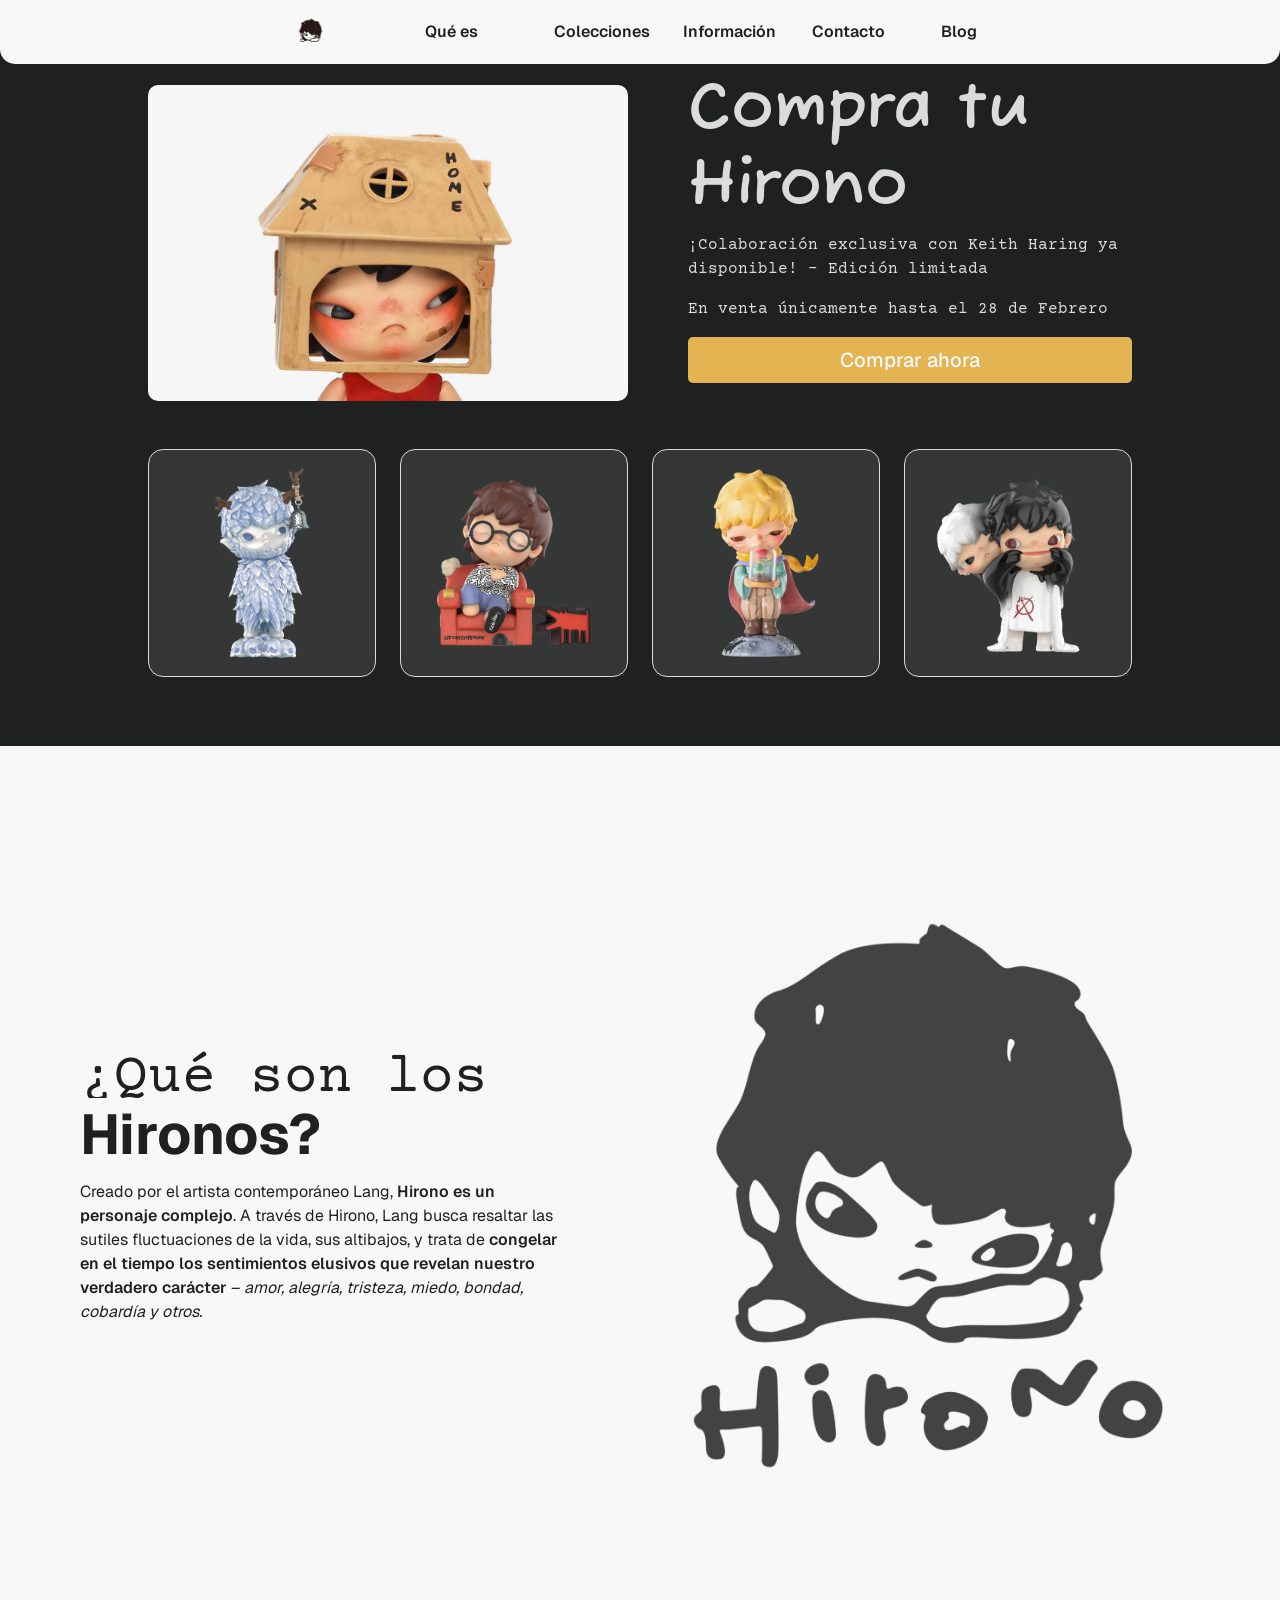
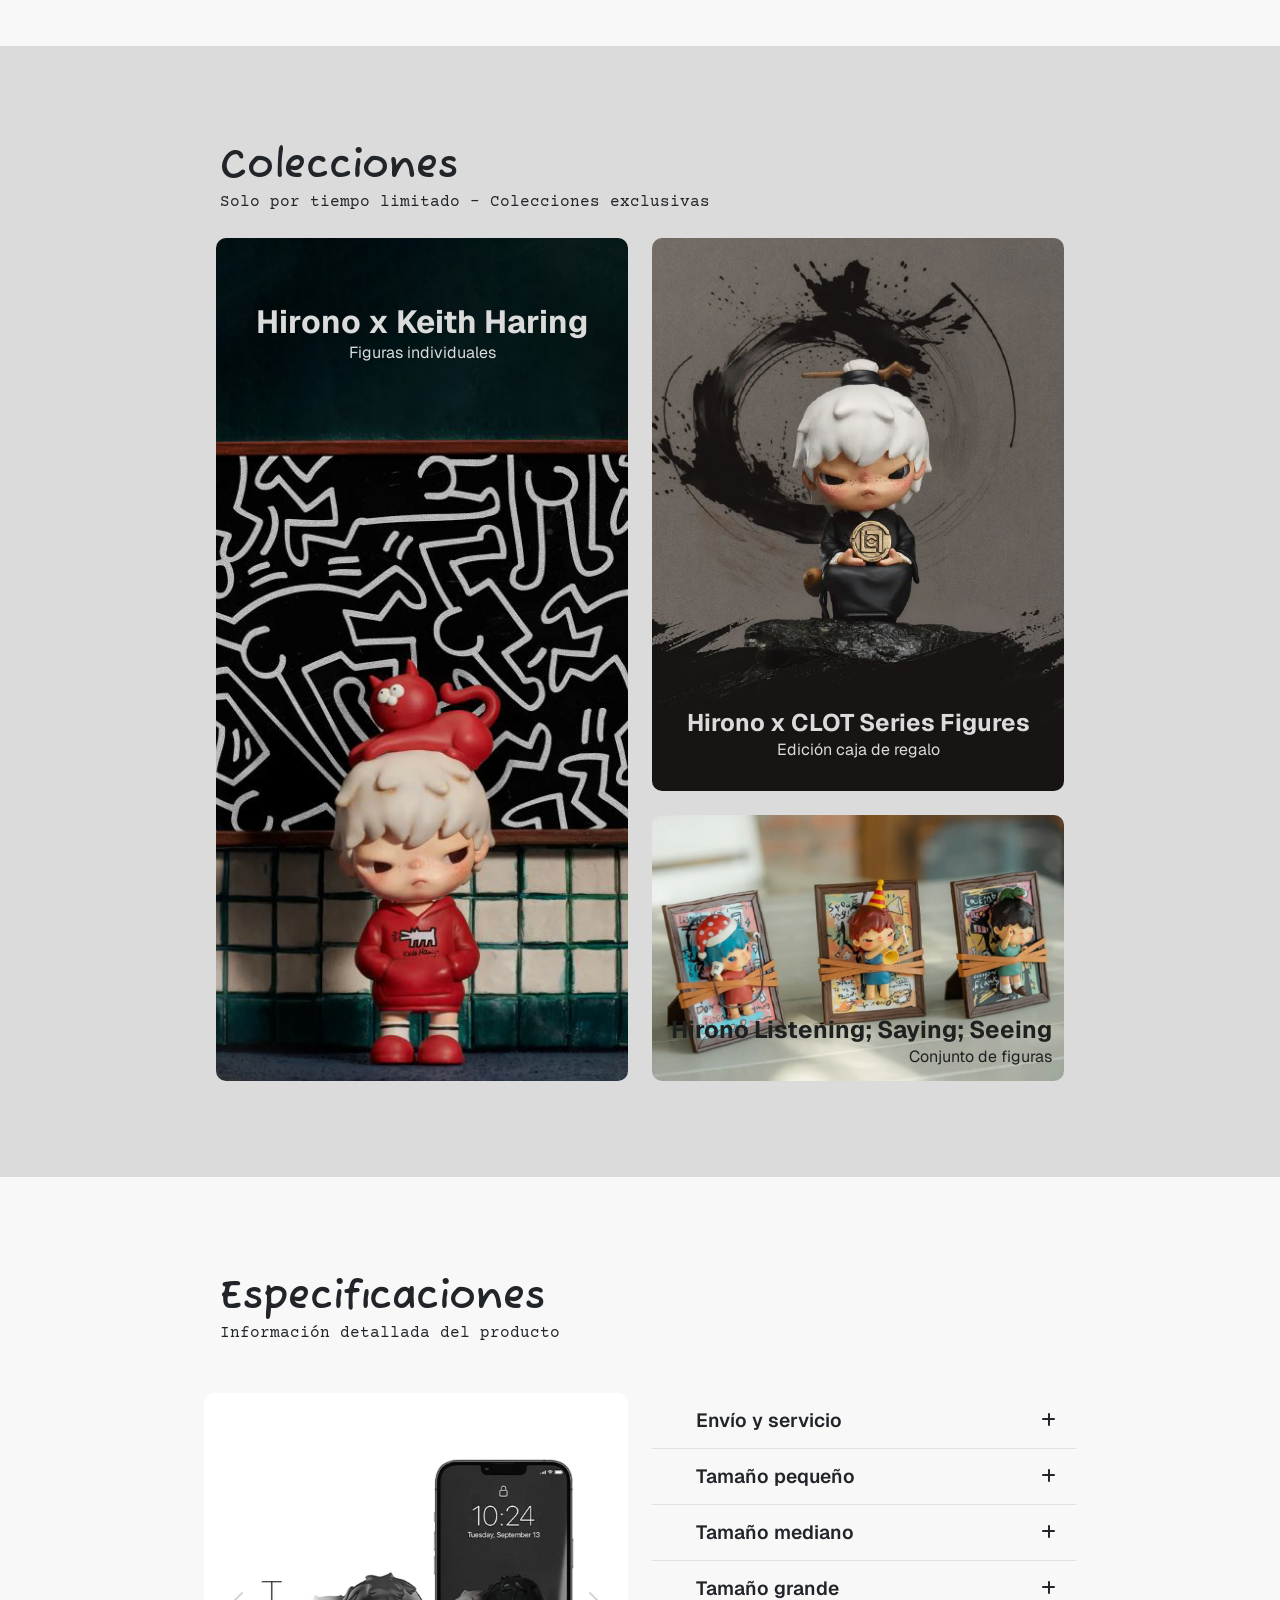
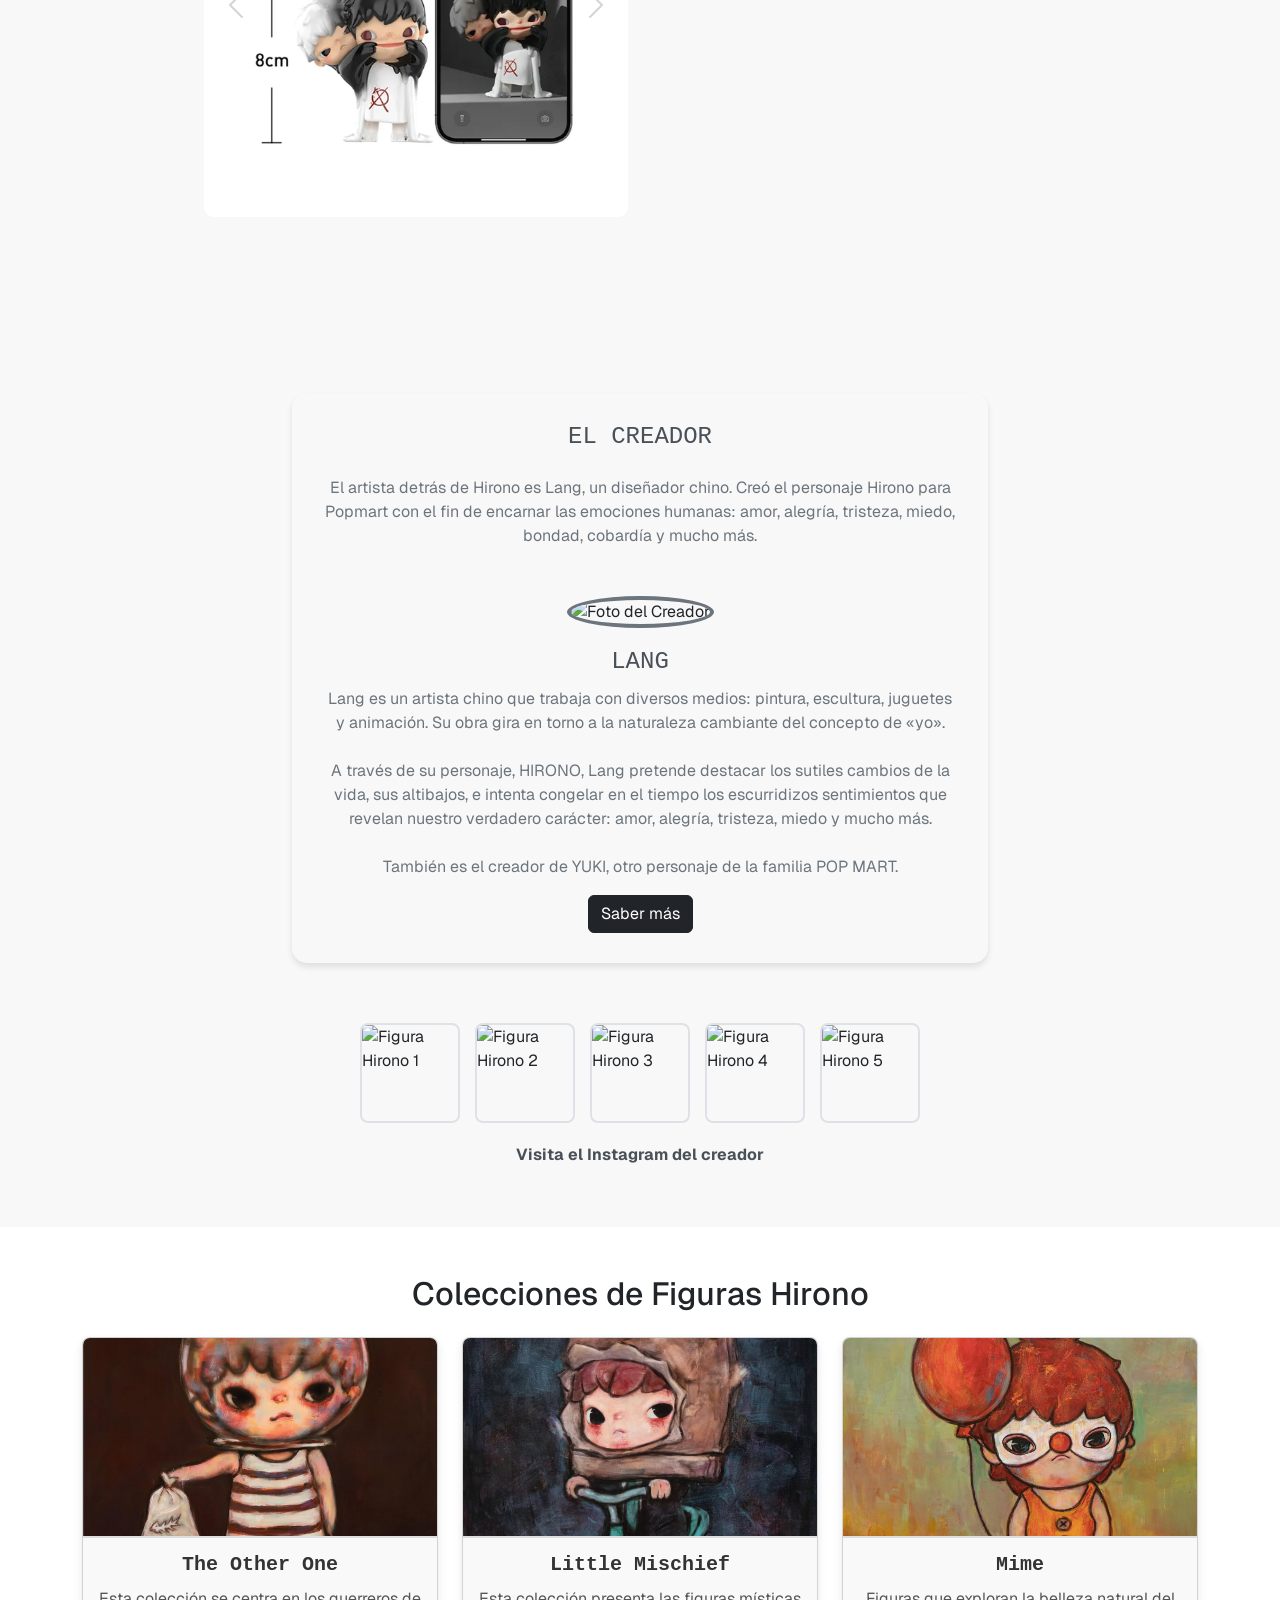
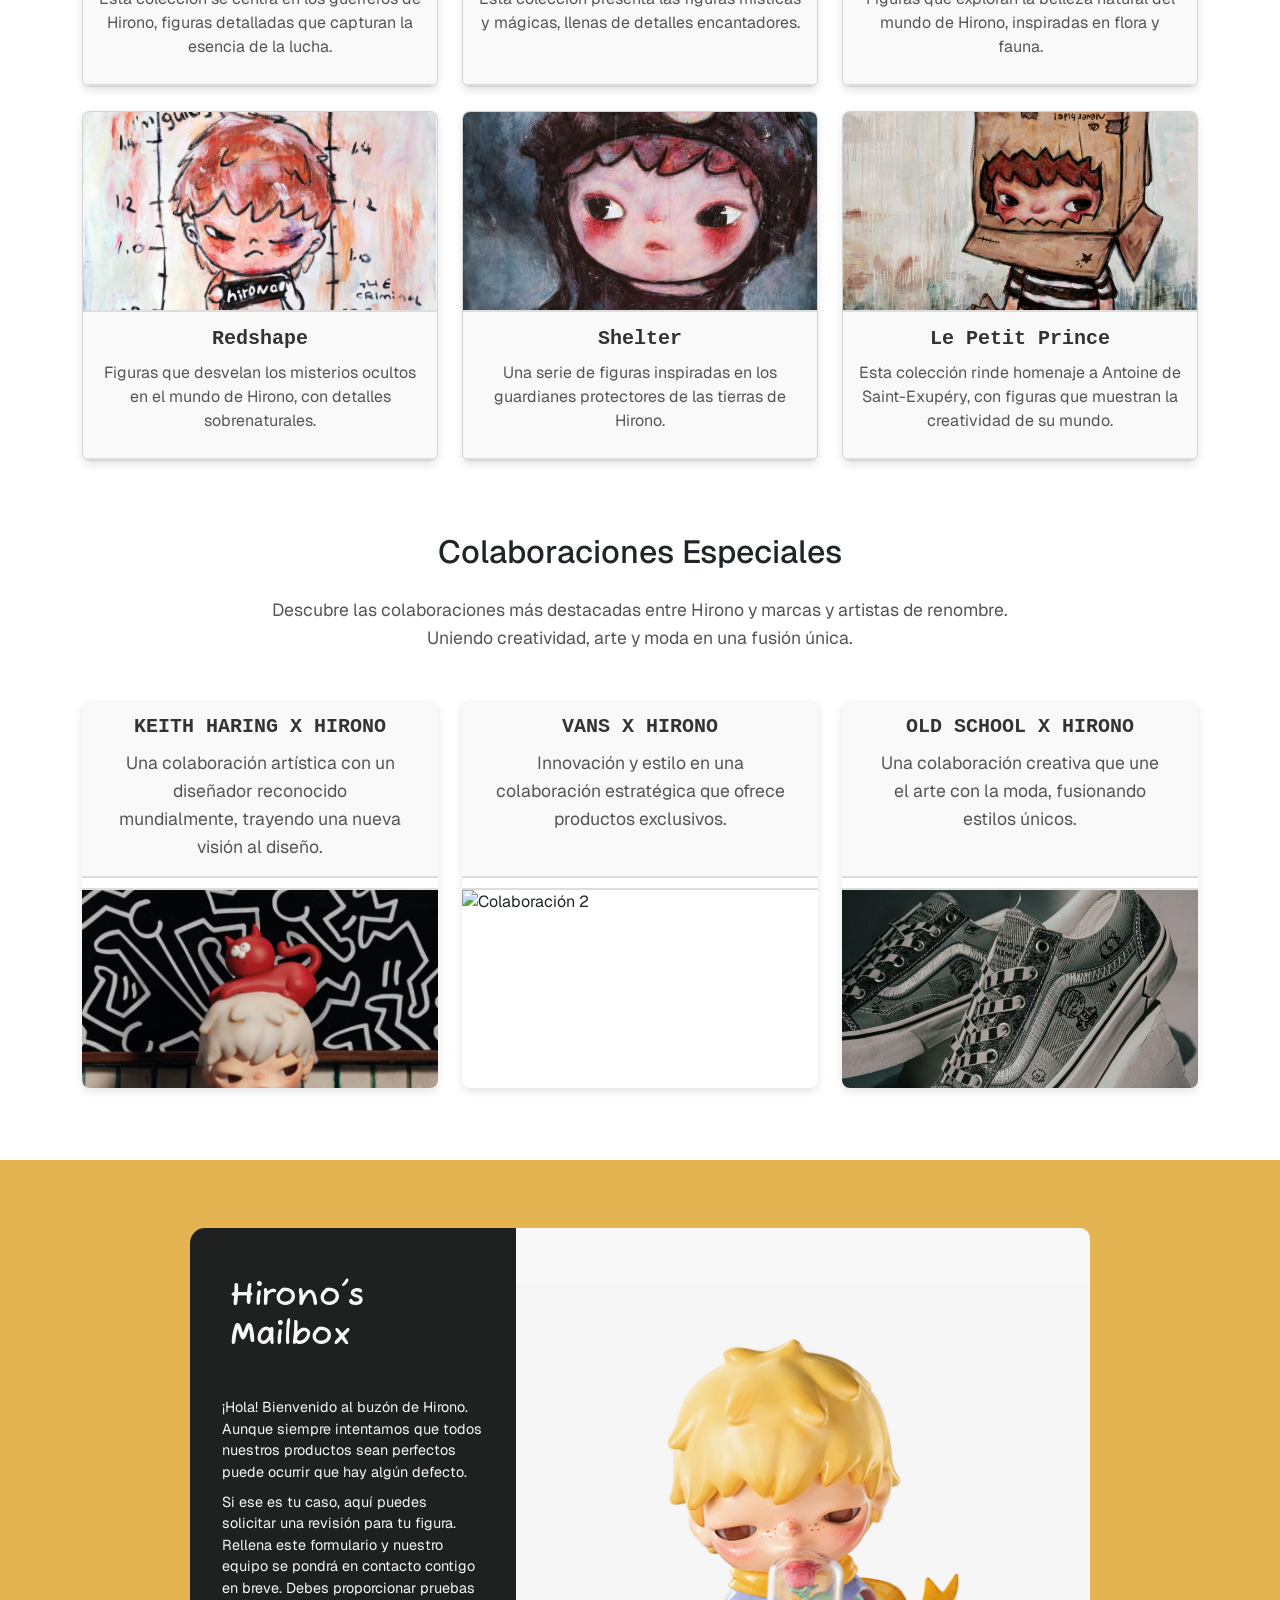
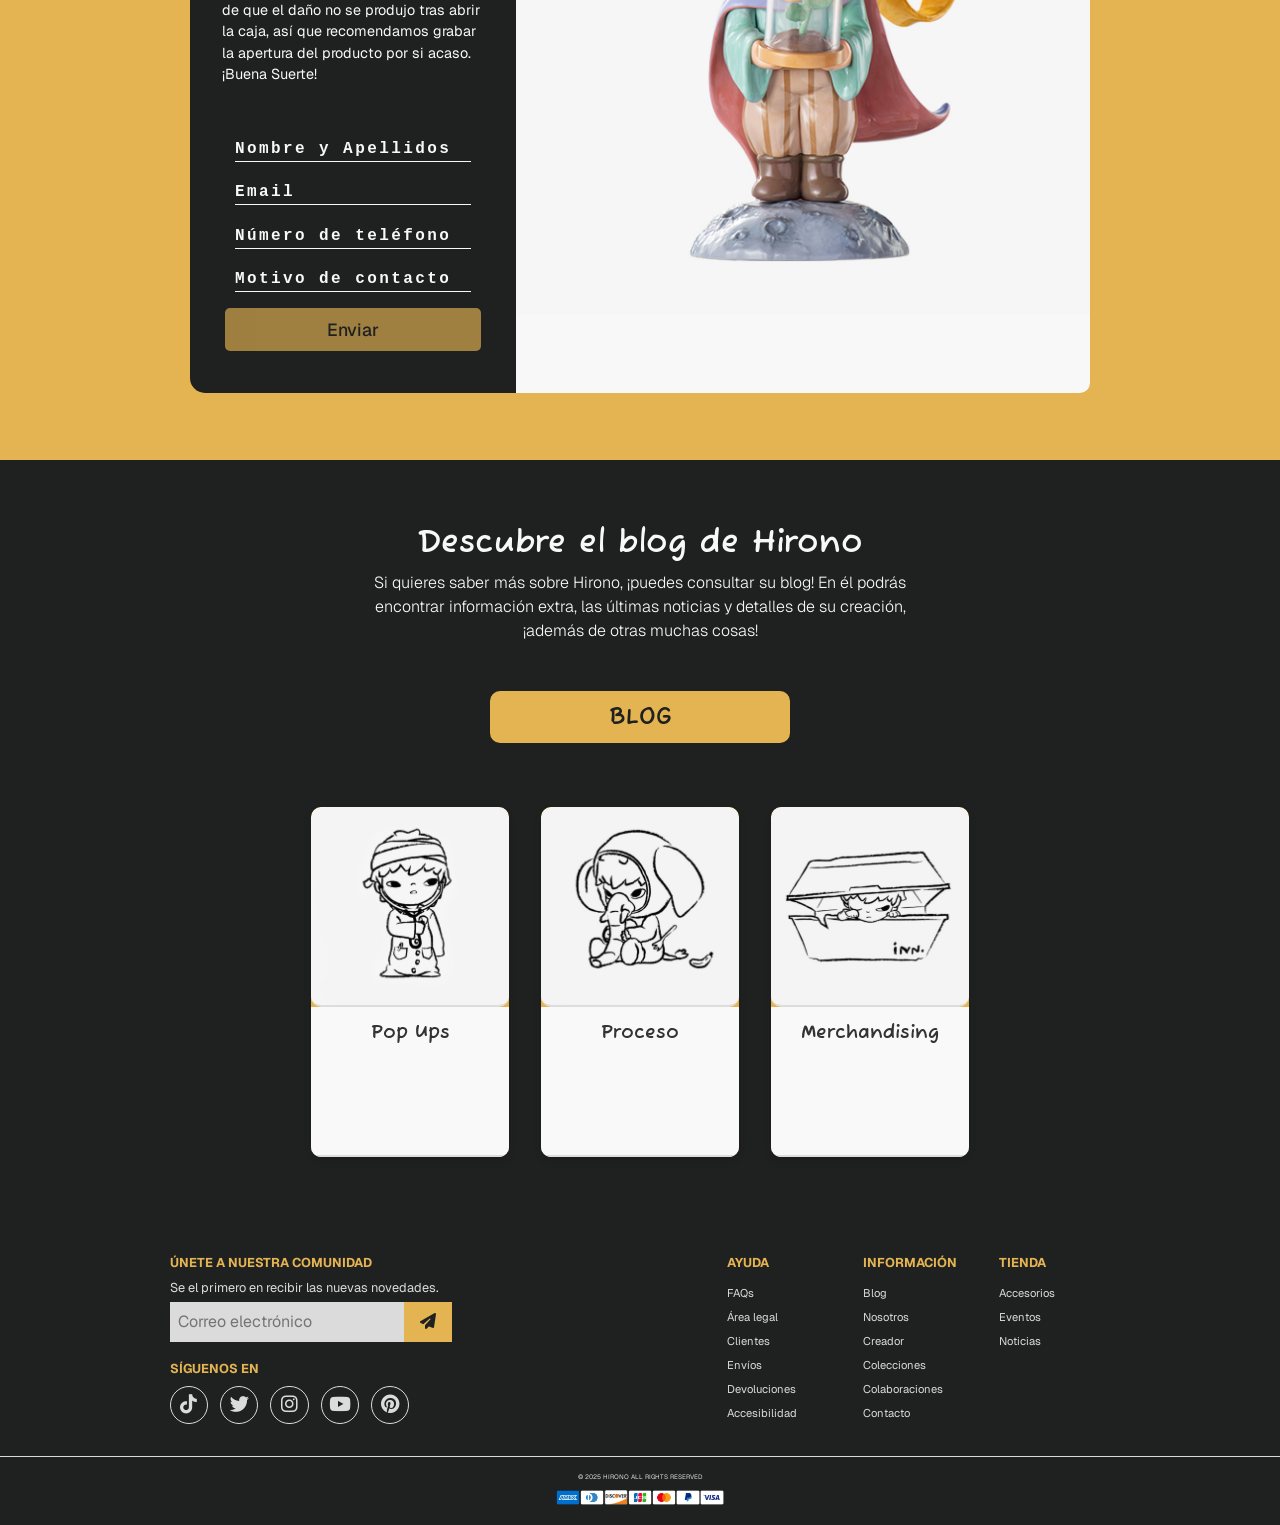
==== commit 0bc34a73: "Limpieza código" ====
--- a/Homepage.html
+++ b/Homepage.html
@@ -22,17 +22,6 @@
         <link rel="stylesheet" href="css/Homepage.css">
 
         <title>Hirono</title>
-
-
-
-
-        <!-- NOMBRE DE LAS COSAS -->
-        
-        <!-- Para una class: nombre1__nombre2
-        Ejemplo: footer__container
-
-        Para un ID: nombre1-nombre2
-        Ejemplo: footer-container -->
 
     </head>
     <body>
@@ -68,6 +57,7 @@
                 </ul>
             </div>
         </nav>
+
         <!-- HEADER -->
         <header class="header" id="header">
 
@@ -84,6 +74,7 @@
                         <p>En venta únicamente hasta el 28 de Febrero</p>
                         <button type="button" class="btn btn-lg btn-primary btn-header-propiedades-nuestras">Comprar ahora</button>
                       </div>
+
                       <!-- Fila de Hironos -->
                         <div class="container-fluid text-center pb-3">
                             <div class="row justify-content-center">
@@ -303,141 +294,154 @@
                     </div>
             </section>
 
-<!-- ALMU -->
-<section class="hirono-section">
-    <div class="container">
-        <div class="row justify-content-center">
-            <div class="col-md-8">
-                <div class="hirono-profile">
-                    <img src="Resources/Homepage/Homepage_Creador/LANG.jpg" alt="Foto del Creador">
-                    <h2>LANG</h2>
-                    <p>
-                        Este es el creador de las figuras Hirono, un artista visionario que combina tradición y modernidad en sus
-                        obras. Las figuras Hirono se destacan por su diseño único y su impacto cultural, inspirando a personas de todo el mundo.
-                    </p>
-                    <button class="btn btn-dark mt-3" onclick="learnMore()">Saber más</button>
+
+            <!-------- CREADOR------- -->
+
+            <section class="hirono-section">
+                <div class="container">
+                    <div class="row justify-content-center">
+                        <div class="col-md-8">
+                            <div class="hirono-profile">
+                                <h2 class="text-center mb-4">EL CREADOR</h2>
+                                <p class="text-center mb-5">El artista detrás de Hirono es Lang, un diseñador chino. Creó el personaje Hirono para Popmart con el fin de encarnar las emociones humanas: amor, alegría, tristeza, miedo, bondad, cobardía y mucho más.</p>
+                                <img src="Resources/Homepage/Homepage_Creador/LANG.jpg" alt="Foto del Creador">
+                                <h2>LANG</h2>
+                                <p>
+                                    Lang es un artista chino que trabaja con diversos medios: pintura, escultura, juguetes y animación. Su obra gira en torno a la naturaleza cambiante del concepto de «yo».
+                                    <br>
+                                    <br>
+                                    A través de su personaje, HIRONO, Lang pretende destacar los sutiles cambios de la vida, sus altibajos, e intenta congelar en el tiempo los escurridizos sentimientos que revelan nuestro verdadero carácter: amor, alegría, tristeza, miedo y mucho más.
+                                    <br>
+                                    <br>
+                                    También es el creador de YUKI, otro personaje de la familia POP MART.
+                                </p>
+                                <button class="btn btn-dark mt-3" onclick="learnMore()">Saber más</button>
+                            </div>
+                        </div>
+                    </div>
+                    <div class="gallery">
+                        <img src="Resources/Homepage/Homepage_Creador/foto_ig_h_1.jpg" alt="Figura Hirono 1">
+                        <img src="Resources/Homepage/Homepage_Creador/foto_ig_h_2.jpg" alt="Figura Hirono 2">
+                        <img src="Resources/Homepage/Homepage_Creador/foto_ig_h_3.jpg" alt="Figura Hirono 3">
+                        <img src="Resources/Homepage/Homepage_Creador/foto_ig_h_4.jpg" alt="Figura Hirono 4">
+                        <img src="Resources/Homepage/Homepage_Creador/foto_ig_h_5.jpg" alt="Figura Hirono 5">
+                    </div>
+                    <div class="instagram-link">
+                        <a href="https://www.instagram.com/langswork/" target="_blank">Visita el Instagram del creador</a>
+                    </div>
                 </div>
-            </div>
-        </div>
-        <div class="gallery">
-            <img src="Resources/Homepage/Homepage_Creador/foto_ig_h_1.jpg" alt="Figura Hirono 1">
-            <img src="Resources/Homepage/Homepage_Creador/foto_ig_h_2.jpg" alt="Figura Hirono 2">
-            <img src="Resources/Homepage/Homepage_Creador/foto_ig_h_3.jpg" alt="Figura Hirono 3">
-            <img src="Resources/Homepage/Homepage_Creador/foto_ig_h_4.jpg" alt="Figura Hirono 4">
-            <img src="Resources/Homepage/Homepage_Creador/foto_ig_h_5.jpg" alt="Figura Hirono 5">
-        </div>
-        <div class="instagram-link">
-            <a href="https://www.instagram.com/langswork/" target="_blank">Visita el Instagram del creador</a>
-        </div>
-    </div>
-
-    </section>
-
-    <section id="colecciones" class="container my-5">
-        <h2 class="text-center mb-4">Colecciones de Figuras Hirono</h2>
-        <div class="row">
-            <!-- Colección 1 -->
-            <div class="col-md-4 mb-4 d-flex justify-content-center">
-                <div class="card card-coleccion1">
-                    <img src="Resources/Homepage/Homepage_Colecciones-Hirono/ART9.png" class="card-img-top" alt="Colección 1">
-                    <div class="card-body text-center">
-                        <h5 class="card-title">The Other One</h5>
-                        <p class="card-text">Esta colección se centra en los guerreros de Hirono, figuras detalladas que capturan la esencia de la lucha.</p>
-                    </div>
-                </div>
-            </div>
-            <!-- Colección 2 -->
-            <div class="col-md-4 mb-4 d-flex justify-content-center">
-                <div class="card card-coleccion2">
-                    <img src="Resources/Homepage/Homepage_Colecciones-Hirono/ART2.png" class="card-img-top" alt="Colección 2">
-                    <div class="card-body text-center">
-                        <h5 class="card-title">Little Mischief</h5>
-                        <p class="card-text">Esta colección presenta las figuras místicas y mágicas, llenas de detalles encantadores.</p>
-                    </div>
-                </div>
-            </div>
-            <!-- Colección 3 -->
-            <div class="col-md-4 mb-4 d-flex justify-content-center">
-                <div class="card card-coleccion3">
-                    <img src="Resources/Homepage/Homepage_Colecciones-Hirono/ART3.png" class="card-img-top" alt="Colección 3">
-                    <div class="card-body text-center">
-                        <h5 class="card-title">Mime</h5>
-                        <p class="card-text">Figuras que exploran la belleza natural del mundo de Hirono, inspiradas en flora y fauna.</p>
-                    </div>
-                </div>
-            </div>
-            <!-- Colección 4 -->
-            <div class="col-md-4 mb-4 d-flex justify-content-center">
-                <div class="card card-coleccion4">
-                    <img src="Resources/Homepage/Homepage_Colecciones-Hirono/ART4.png" class="card-img-top" alt="Colección 4">
-                    <div class="card-body text-center">
-                        <h5 class="card-title">Redshape</h5>
-                        <p class="card-text">Figuras que desvelan los misterios ocultos en el mundo de Hirono, con detalles sobrenaturales.</p>
-                    </div>
-                </div>
-            </div>
-            <!-- Colección 5 -->
-            <div class="col-md-4 mb-4 d-flex justify-content-center">
-                <div class="card card-coleccion5">
-                    <img src="Resources/Homepage/Homepage_Colecciones-Hirono/ART6.png" class="card-img-top" alt="Colección 5">
-                    <div class="card-body text-center">
-                        <h5 class="card-title">Shelter</h5>
-                        <p class="card-text">Una serie de figuras inspiradas en los guardianes protectores de las tierras de Hirono.</p>
-                    </div>
-                </div>
-            </div>
-            <!-- Colección 6 -->
-            <div class="col-md-4 mb-4 d-flex justify-content-center">
-                <div class="card card-coleccion6">
-                    <img src="Resources/Homepage/Homepage_Colecciones-Hirono/ART7.png" class="card-img-top" alt="Colección 6">
-                    <div class="card-body text-center">
-                        <h5 class="card-title">Le Petit Prince</h5>
-                        <p class="card-text">Esta colección rinde homenaje al arte y la cultura de Hirono, con figuras que muestran la creatividad de su mundo.</p>
-                    </div>
-                </div>
-            </div>
-        </div>
-
-    </section>
-
-        <section id="colaboraciones" class="container my-5">
-            <h2 class="text-center mb-4">Colaboraciones Especiales</h2>
-            <p class="text-center mb-5">Descubre las colaboraciones más destacadas entre Hirono y marcas y artistas de renombre. Uniendo creatividad, arte y moda en una fusión única.</p>
-
-            <div class="row">
-                <!-- Colaboración 1 -->
-                <div class="col-md-4 mb-4 d-flex justify-content-center">
-                    <div class="card_collab">
-                        <div class="card-body text-center">
-                            <h5 class="card-title">KEITH HARING X HIRONO</h5>
-                            <p class="card-text">Una colaboración creativa que une el arte con la moda, fusionando estilos únicos.</p>
-                        </div>
-                        <img src="Resources/Homepage/Homepage_Colaboraciones/KEITH.png" class="card-img-bottom img-fluid" alt="Colaboración 1">
-                    </div>
-                </div>
-                <!-- Colaboración 2 -->
-                <div class="col-md-4 mb-4 d-flex justify-content-center">
-                    <div class="card_collab">
-                        <div class="card-body text-center">
-                            <h5 class="card-title">VANS X HIRONO</h5>
-                            <p class="card-text">Innovación y estilo en una colaboración estratégica que ofrece productos exclusivos.</p>
-                        </div>
-                        <img src="Resources/Homepage/Homepage_Colaboraciones/VANS.png" class="card-img-bottom img-fluid" alt="Colaboración 2">
-                    </div>
-                </div>
-                <!-- Colaboración 3 -->
-                <div class="col-md-4 mb-4 d-flex justify-content-center">
-                    <div class="card_collab">
-                        <div class="card-body text-center">
-                            <h5 class="card-title">OLD SCHOOL X HIRONO</h5>
-                            <p class="card-text">Una colaboración artística con un diseñador reconocido mundialmente, trayendo una nueva visión al diseño.</p>
-                        </div>
-                        <img src="Resources/Homepage/Homepage_Colaboraciones/ZAPAS.jpg" class="card-img-bottom img-fluid" alt="Colaboración 3">
-                    </div>
-                </div>
-            </div>
-        </section>
+                </section>
+
+            <!-------- COLECCIONES------- -->
+
+                <section id="colecciones" class="container my-5">
+                    <h2 class="text-center mb-4">Colecciones de Figuras Hirono</h2>
+                    <div class="row">
+                        <!-- Colección 1 -->
+                        <div class="col-md-4 mb-4 d-flex justify-content-center">
+                            <div class="card card-coleccion1">
+                                <img src="Resources/Homepage/Homepage_Colecciones-Hirono/ART9.png" class="card-img-top" alt="Colección 1">
+                                <div class="card-body text-center">
+                                    <h5 class="card-title">The Other One</h5>
+                                    <p class="card-text">Esta colección se centra en los guerreros de Hirono, figuras detalladas que capturan la esencia de la lucha.</p>
+                                </div>
+                            </div>
+                        </div>
+                        <!-- Colección 2 -->
+                        <div class="col-md-4 mb-4 d-flex justify-content-center">
+                            <div class="card card-coleccion2">
+                                <img src="Resources/Homepage/Homepage_Colecciones-Hirono/ART2.png" class="card-img-top" alt="Colección 2">
+                                <div class="card-body text-center">
+                                    <h5 class="card-title">Little Mischief</h5>
+                                    <p class="card-text">Esta colección presenta las figuras místicas y mágicas, llenas de detalles encantadores.</p>
+                                </div>
+                            </div>
+                        </div>
+                        <!-- Colección 3 -->
+                        <div class="col-md-4 mb-4 d-flex justify-content-center">
+                            <div class="card card-coleccion3">
+                                <img src="Resources/Homepage/Homepage_Colecciones-Hirono/ART3.png" class="card-img-top" alt="Colección 3">
+                                <div class="card-body text-center">
+                                    <h5 class="card-title">Mime</h5>
+                                    <p class="card-text">Figuras que exploran la belleza natural del mundo de Hirono, inspiradas en flora y fauna.</p>
+                                </div>
+                            </div>
+                        </div>
+                        <!-- Colección 4 -->
+                        <div class="col-md-4 mb-4 d-flex justify-content-center">
+                            <div class="card card-coleccion4">
+                                <img src="Resources/Homepage/Homepage_Colecciones-Hirono/ART4.png" class="card-img-top" alt="Colección 4">
+                                <div class="card-body text-center">
+                                    <h5 class="card-title">Redshape</h5>
+                                    <p class="card-text">Figuras que desvelan los misterios ocultos en el mundo de Hirono, con detalles sobrenaturales.</p>
+                                </div>
+                            </div>
+                        </div>
+                        <!-- Colección 5 -->
+                        <div class="col-md-4 mb-4 d-flex justify-content-center">
+                            <div class="card card-coleccion5">
+                                <img src="Resources/Homepage/Homepage_Colecciones-Hirono/ART6.png" class="card-img-top" alt="Colección 5">
+                                <div class="card-body text-center">
+                                    <h5 class="card-title">Shelter</h5>
+                                    <p class="card-text">Una serie de figuras inspiradas en los guardianes protectores de las tierras de Hirono.</p>
+                                </div>
+                            </div>
+                        </div>
+                        <!-- Colección 6 -->
+                        <div class="col-md-4 mb-4 d-flex justify-content-center">
+                            <div class="card card-coleccion6">
+                                <img src="Resources/Homepage/Homepage_Colecciones-Hirono/ART7.png" class="card-img-top" alt="Colección 6">
+                                <div class="card-body text-center">
+                                    <h5 class="card-title">Le Petit Prince</h5>
+                                    <p class="card-text">Esta colección rinde homenaje a Antoine de Saint-Exupéry, con figuras que muestran la creatividad de su mundo.</p>
+                                </div>
+                            </div>
+                        </div>
+                    </div>
+                </section>
+
+             <!-------- COLABORACIONES------ -->
+
+                    <section id="colaboraciones" class="container my-5">
+                        <h2 class="text-center mb-4">Colaboraciones Especiales</h2>
+                        <p class="text-center mb-5">Descubre las colaboraciones más destacadas entre Hirono y marcas y artistas de renombre. Uniendo creatividad, arte y moda en una fusión única.</p>
+
+                        <div class="row">
+                            <!-- Colaboración 1 -->
+                            <div class="col-md-4 mb-4 d-flex justify-content-center">
+                                <div class="card_collab">
+                                    <div class="card-body text-center">
+                                        <h5 class="card-title">KEITH HARING X HIRONO</h5>
+                                        <p class="card-text">Una colaboración artística con un diseñador reconocido mundialmente, trayendo una nueva visión al diseño.</p>
+                                    </div>
+                                    <img src="Resources/Homepage/Homepage_Colaboraciones/KEITH.png" class="card-img-bottom img-fluid" alt="Colaboración 1">
+                                </div>
+                            </div>
+                            <!-- Colaboración 2 -->
+                            <div class="col-md-4 mb-4 d-flex justify-content-center">
+                                <div class="card_collab">
+                                    <div class="card-body text-center">
+                                        <h5 class="card-title">VANS X HIRONO</h5>
+                                        <p class="card-text">Innovación y estilo en una colaboración estratégica que ofrece productos exclusivos.</p>
+                                    </div>
+                                    <img src="Resources/Homepage/Homepage_Colaboraciones/VANS.png" class="card-img-bottom img-fluid" alt="Colaboración 2">
+                                </div>
+                            </div>
+                            <!-- Colaboración 3 -->
+                            <div class="col-md-4 mb-4 d-flex justify-content-center">
+                                <div class="card_collab">
+                                    <div class="card-body text-center">
+                                        <h5 class="card-title">OLD SCHOOL X HIRONO</h5>
+                                        <p class="card-text">Una colaboración creativa que une el arte con la moda, fusionando estilos únicos.</p>
+                                    </div>
+                                    <img src="Resources/Homepage/Homepage_Colaboraciones/ZAPAS.jpg" class="card-img-bottom img-fluid" alt="Colaboración 3">
+                                </div>
+                            </div>
+                        </div>
+                    </section>
               
+            <!-------- CONTACTO------- -->
+
         <section class="form__contacto" id="form-contacto">
             <div>
                 <div>
@@ -488,9 +492,8 @@
             </div>
         </section>   
             
-
-   
-            
+         <!-------- BLOG------- -->
+ 
             <section class="redirection__blog" id="redirection-blog">
 
                 <div class="container redirection__div">
--- a/css/Homepage.css
+++ b/css/Homepage.css
@@ -231,6 +231,7 @@
 }
 
 /* --------COLECCIONES------------- */
+
 #colecciones-bigcontainer {
     padding: 6rem 12rem;
     background-color: var(--grey);
@@ -629,6 +630,7 @@
 }
 
 /* ---- INTRO INFO---- */
+
 .info__descripcion {
     display: flex;
     justify-content: center;
@@ -739,9 +741,9 @@
     }
 }
 
-/* ALMU */
+/* --------CREADOR------------- */
+
 .hirono-section {
-    /* background: linear-gradient(to bottom, #f9f9f9, #e9ecef); */
     padding: 60px 20px;
     background-color: var(--white);
 }
@@ -778,6 +780,8 @@
     text-decoration: none;
 }
 
+/* --------GALERIA INSTAGRAM DEL CREADOR------------- */
+
 .gallery {
     margin-top: 40px;
     display: flex;
@@ -797,7 +801,7 @@
 .img-container {
     width: 100%;
     height: 0;
-    padding-top: 100%; /* Esto mantiene la relación de aspecto 1:1 */
+    padding-top: 100%; 
     position: relative;
 }
 
@@ -807,12 +811,12 @@
     left: 0;
     width: 100%;
     height: 100%;
-    object-fit: cover; /* Esto asegura que la imagen cubra todo el contenedor sin distorsionarse */
+    object-fit: cover; 
 }
 
 .gallery img:hover {
-    transform: scale(1.1); /* Aumenta el tamaño de la imagen cuando se pasa el ratón */
-    box-shadow: 0 4px 8px rgba(0, 0, 0, 0.2); /* Añade una sombra suave al pasar el ratón */
+    transform: scale(1.1); 
+    box-shadow: 0 4px 8px rgba(0, 0, 0, 0.2); 
 }
 
 .instagram-link {
@@ -839,16 +843,16 @@
 }
 
 
-
-/* Cards de colecciones */
+/* --------CARDS COLECCIONES------------- */
+
 .card {
     box-shadow: 0 4px 8px rgba(0, 0, 0, 0.1);
     border-radius: 8px;
     overflow: hidden;
     transition: transform 0.3s ease, box-shadow 0.3s ease;
-    height: 350px;  /* Altura total de la tarjeta */
-    display: flex;
-    flex-direction: column;  /* Asegura que los elementos dentro de la tarjeta se apilen verticalmente */
+    height: 350px;  
+    display: flex;
+    flex-direction: column; 
 }
 
 .card:hover {
@@ -856,20 +860,20 @@
     box-shadow: 0 8px 16px rgba(0, 0, 0, 0.2);
 }
 
-/* Asegura que las imágenes sean cuadradas y se ajusten bien dentro de la tarjeta */
+
 .card-img-top {
     width: 100%;
-    height: 200px;  /* Altura de la imagen */
+    height: 200px;  
     object-fit: cover;
-    border-bottom: 2px solid #ddd; /* Línea divisoria entre la imagen y el contenido */
-}
-
-/* Estilos del contenido dentro de la tarjeta */
+    border-bottom: 2px solid #ddd; 
+}
+
+
 .card-body {
     text-align: center;
-    padding: 10px 20px;  /* Reducimos el padding superior e inferior */
-    margin-bottom: 0;  /* Eliminamos cualquier margen inferior para evitar la franja blanca */
-    flex-grow: 1;  /* Hace que el contenido crezca para llenar el espacio disponible */
+    padding: 10px 20px;  
+    margin-bottom: 0;  
+    flex-grow: 1;  
 }
 
 .card-title {
@@ -880,47 +884,45 @@
 
 .card-text {
     font-size: 1rem;
-    margin-top: 5px;  /* Reducimos el espacio superior entre el título y el texto */
+    margin-top: 5px;  
     color: #555;
 }
 
-/* Media queries para hacerla responsiva */
+
 @media (max-width: 768px) {
     .card {
-        height: 300px; /* Ajustamos la altura de la tarjeta en pantallas más pequeñas */
+        height: 300px; 
     }
 
     .card-img-top {
-        height: 150px; /* Reducimos la altura de la imagen */
+        height: 150px; 
     }
 
     .card-body {
-        padding: 5px 15px;  /* Reducimos el relleno en pantallas pequeñas */
-    }
-}
-
-
-
-
-/* Estilos generales para las tarjetas de colaboración */
+        padding: 5px 15px;  
+    }
+}
+
+/* --------CARDS COLABORACIONES------------- */
+
 .card_collab {
     box-shadow: 0 4px 8px rgba(0, 0, 0, 0.1);
     border-radius: 8px;
     overflow: hidden;
     transition: transform 0.3s ease, box-shadow 0.3s ease;
     display: flex;
-    flex-direction: column;  /* Los elementos se apilan verticalmente */
+    flex-direction: column;  
     background-color: #fff;
-    height: 100%;  /* Asegura que las tarjetas ocupen todo el alto disponible */
-}
-
-/* Efecto hover para las tarjetas */
+    height: 100%;   
+}
+
+
 .card_collab:hover {
     transform: translateY(-5px);
     box-shadow: 0 8px 16px rgba(0, 0, 0, 0.2);
 }
 
-/* Estilos para el cuerpo de la tarjeta (donde va el texto) */
+
 .card-body {
     padding: 15px;
     background-color: #f9f9f9;
@@ -933,7 +935,7 @@
     font-size: 1.25rem;
     font-weight: bold;
     color: #333;
-    margin-bottom: 10px;  /* Espacio entre el título y el texto */
+    margin-bottom: 10px; 
 }
 
 .card-text {
@@ -941,65 +943,64 @@
     color: #555;
 }
 
-/* Estilos para la imagen de la tarjeta (vertical) */
+
 .card-img-bottom {
     width: 100%;
-    height: 200px;  /* Ajustamos la altura de la imagen para que sea proporcional */
+    height: 200px;  
     object-fit: cover;
-    border-top: 2px solid #ddd;  /* Línea divisoria entre el contenido y la imagen */
-    margin-top: 10px;  /* Espacio entre el contenido y la imagen */
-}
-
-/* Media queries para hacer la tarjeta responsiva */
+    border-top: 2px solid #ddd;  
+    margin-top: 10px;  
+}
+
 @media (max-width: 768px) {
     .card_collab {
-        height: 350px;  /* Ajustamos la altura total de la tarjeta para pantallas más pequeñas */
+        height: 350px;  
     }
 
     .card-img-bottom {
-        height: 180px; /* Ajustamos la altura de la imagen */
+        height: 180px; 
     }
 
     .card-body {
-        padding: 10px 15px;  /* Reducimos el relleno en pantallas pequeñas */
+        padding: 10px 15px;  
     }
 
     .card-title {
-        font-size: 1.1rem;  /* Reducimos el tamaño de la fuente en pantallas pequeñas */
+        font-size: 1.1rem; 
     }
 
     .card-text {
-        font-size: 0.9rem;  /* Reducimos el tamaño de la fuente en pantallas pequeñas */
-    }
-}
-
-/* Media query para pantallas extra pequeñas (menor de 576px) */
+        font-size: 0.9rem;  
+    }
+}
+
+
 @media (max-width: 576px) {
     .card_collab {
-        height: 300px;  /* Ajustamos la altura total de la tarjeta para pantallas muy pequeñas */
+        height: 300px;  
     }
 
     .card-img-bottom {
-        height: 150px; /* Ajustamos la altura de la imagen */
+        height: 150px; 
     }
 
     .card-title {
-        font-size: 1rem;  /* Ajustamos aún más el tamaño de la fuente */
+        font-size: 1rem;  
     }
 
     .card-text {
-        font-size: 0.85rem;  /* Ajustamos el tamaño de la fuente */
+        font-size: 0.85rem;  
     }
 }
 
 
 #colaboraciones p {
-    font-size: 1.1rem; /* Tamaño de fuente adecuado */
-    color: #555;  /* Color de texto ligeramente más claro */
-    max-width: 800px;  /* Ancho máximo del párrafo */
-    margin: 0 auto;  /* Centrado del texto */
-    line-height: 1.6;  /* Mayor espacio entre líneas para mejor lectura */
-    padding: 0 15px;  /* Añadir un poco de espacio a los lados */
+    font-size: 1.1rem; 
+    color: #555;  
+    max-width: 800px;  
+    margin: 0 auto;  
+    line-height: 1.6;  
+    padding: 0 15px;  
 }
 
 /* FORMULARIO CONTACTO INCIDENCIAS*/
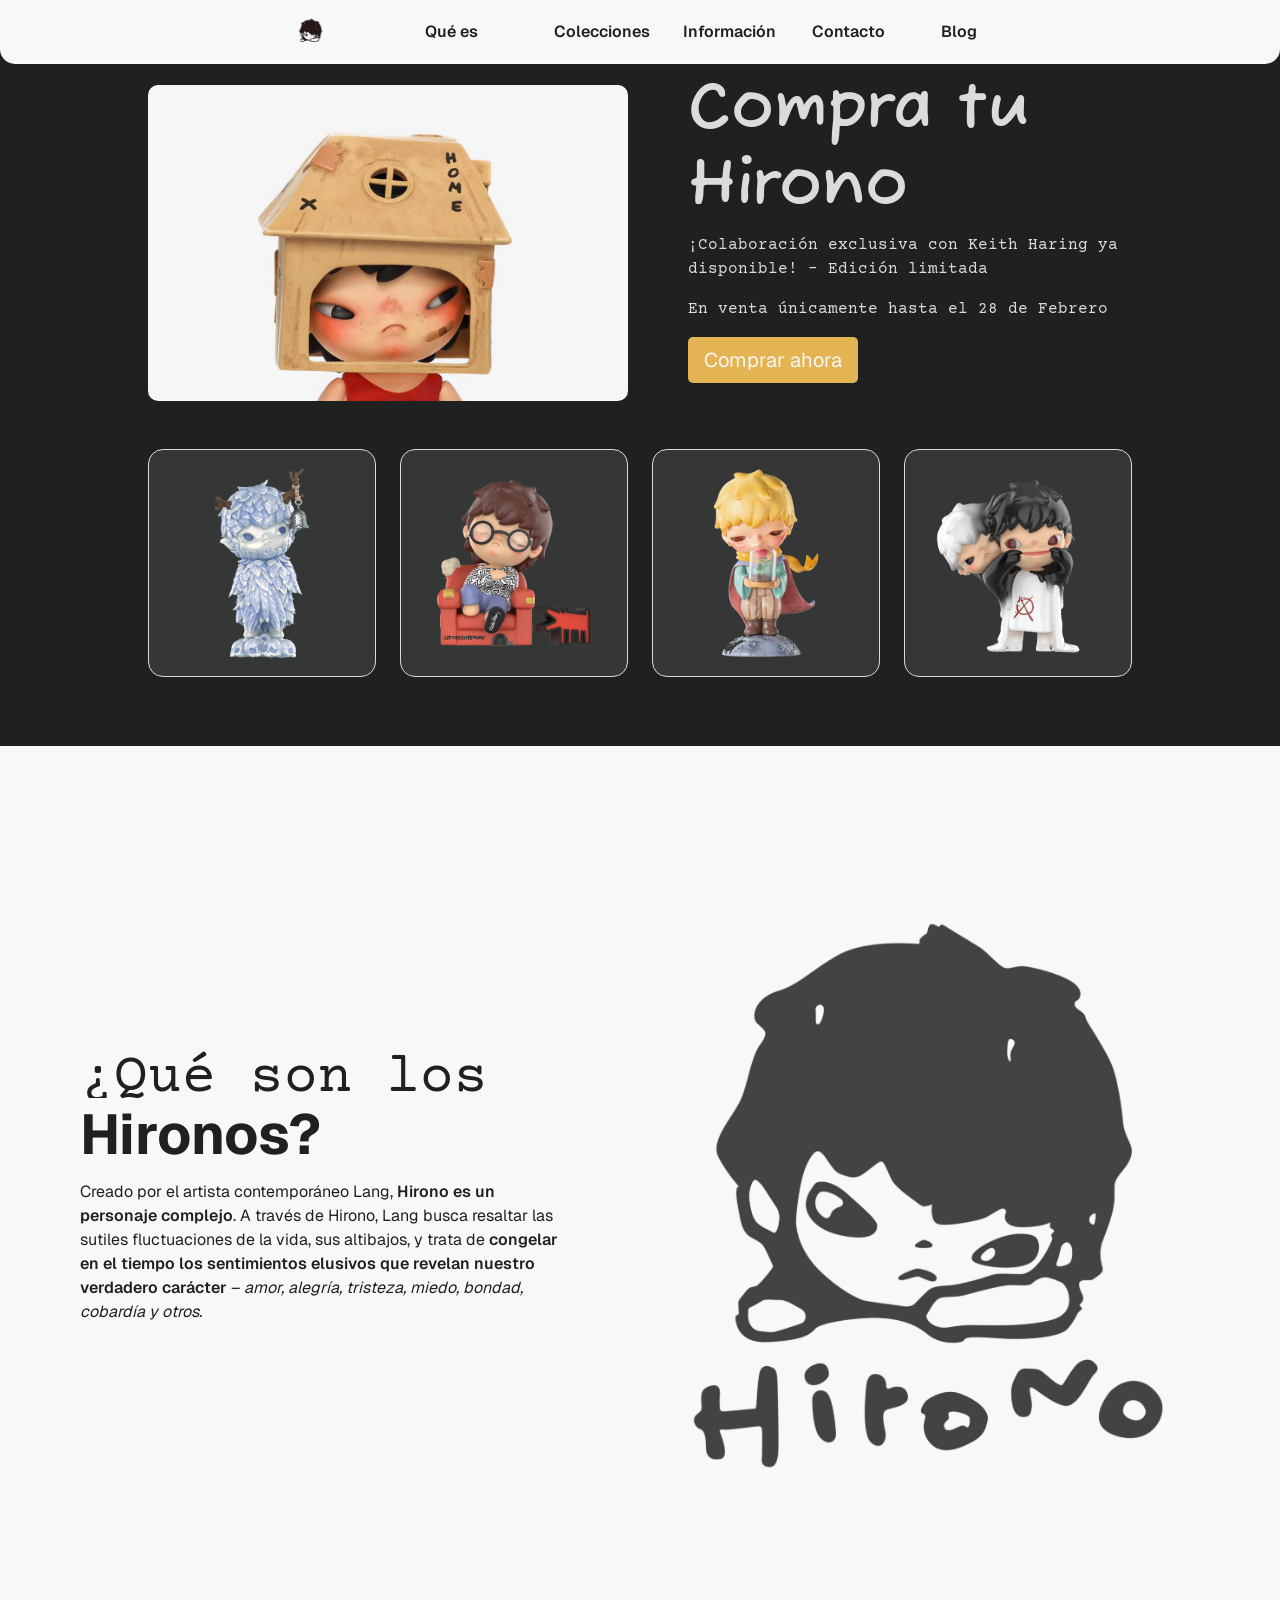
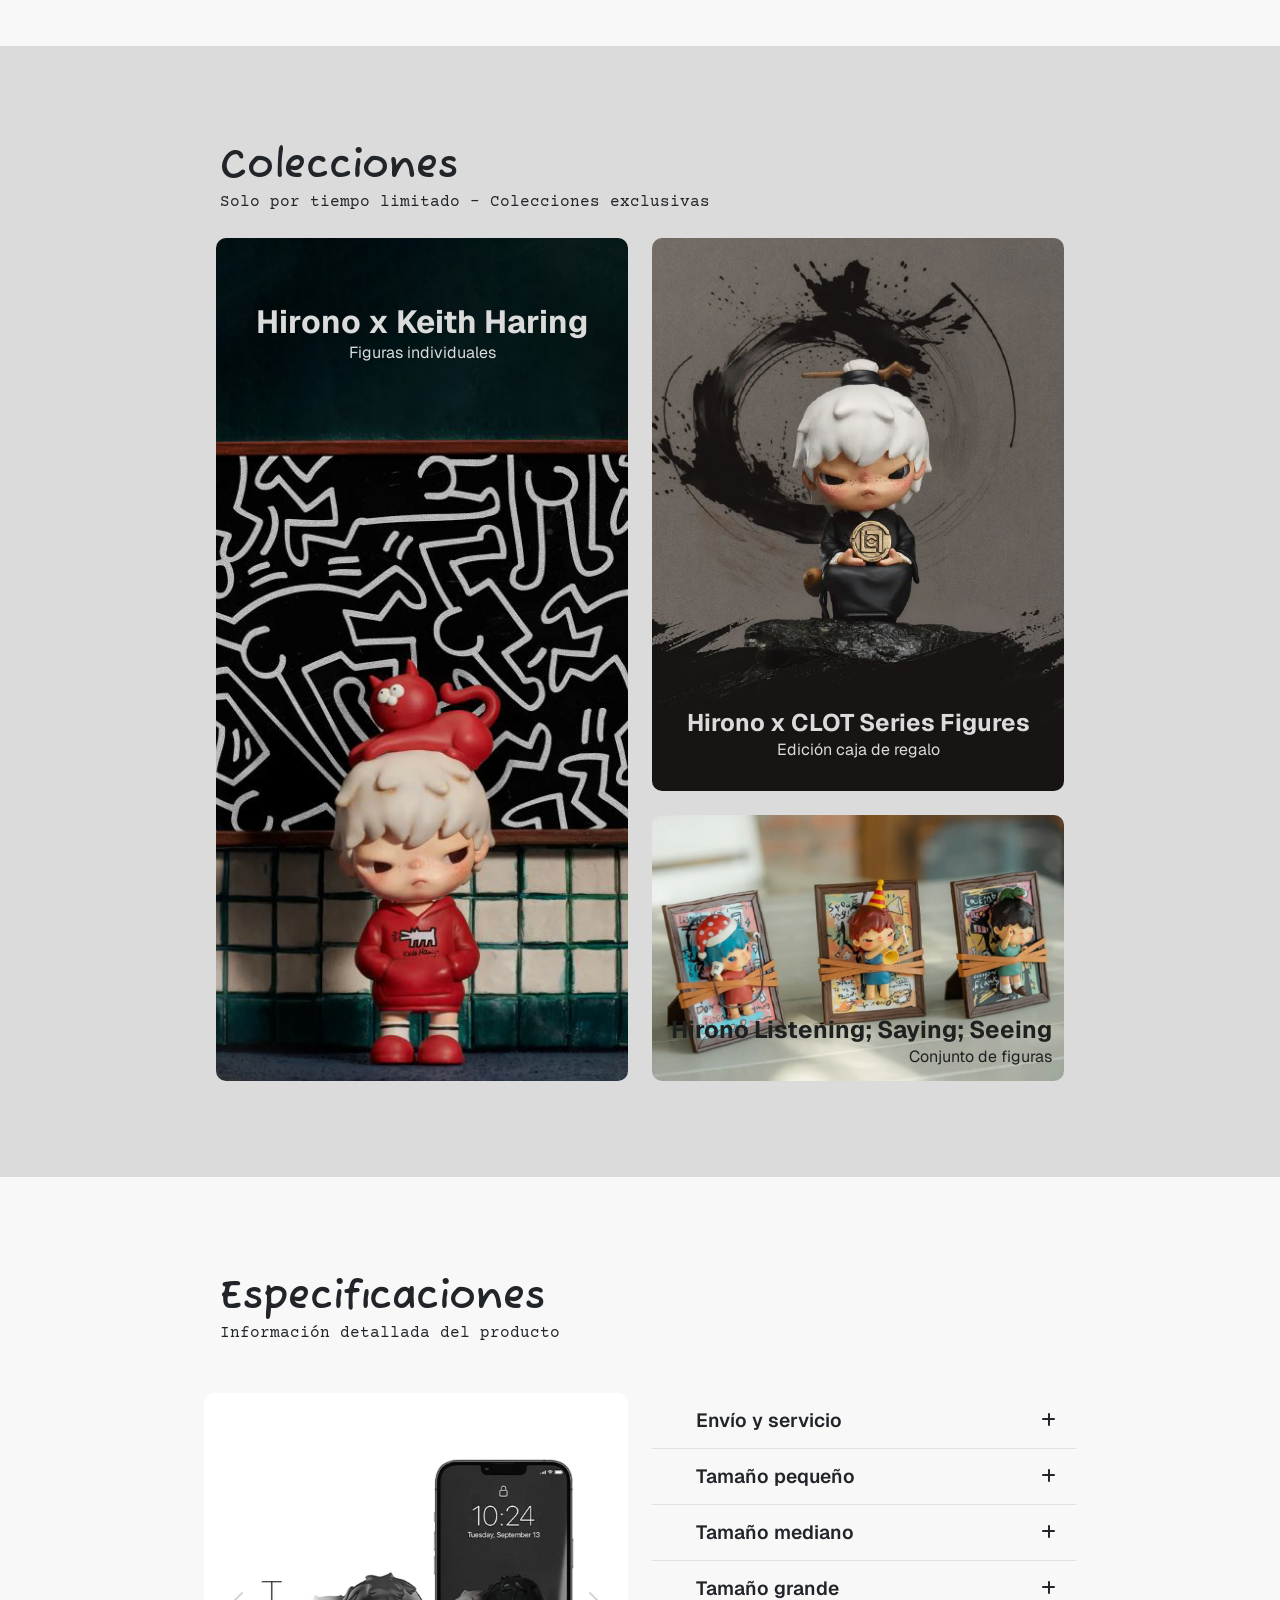
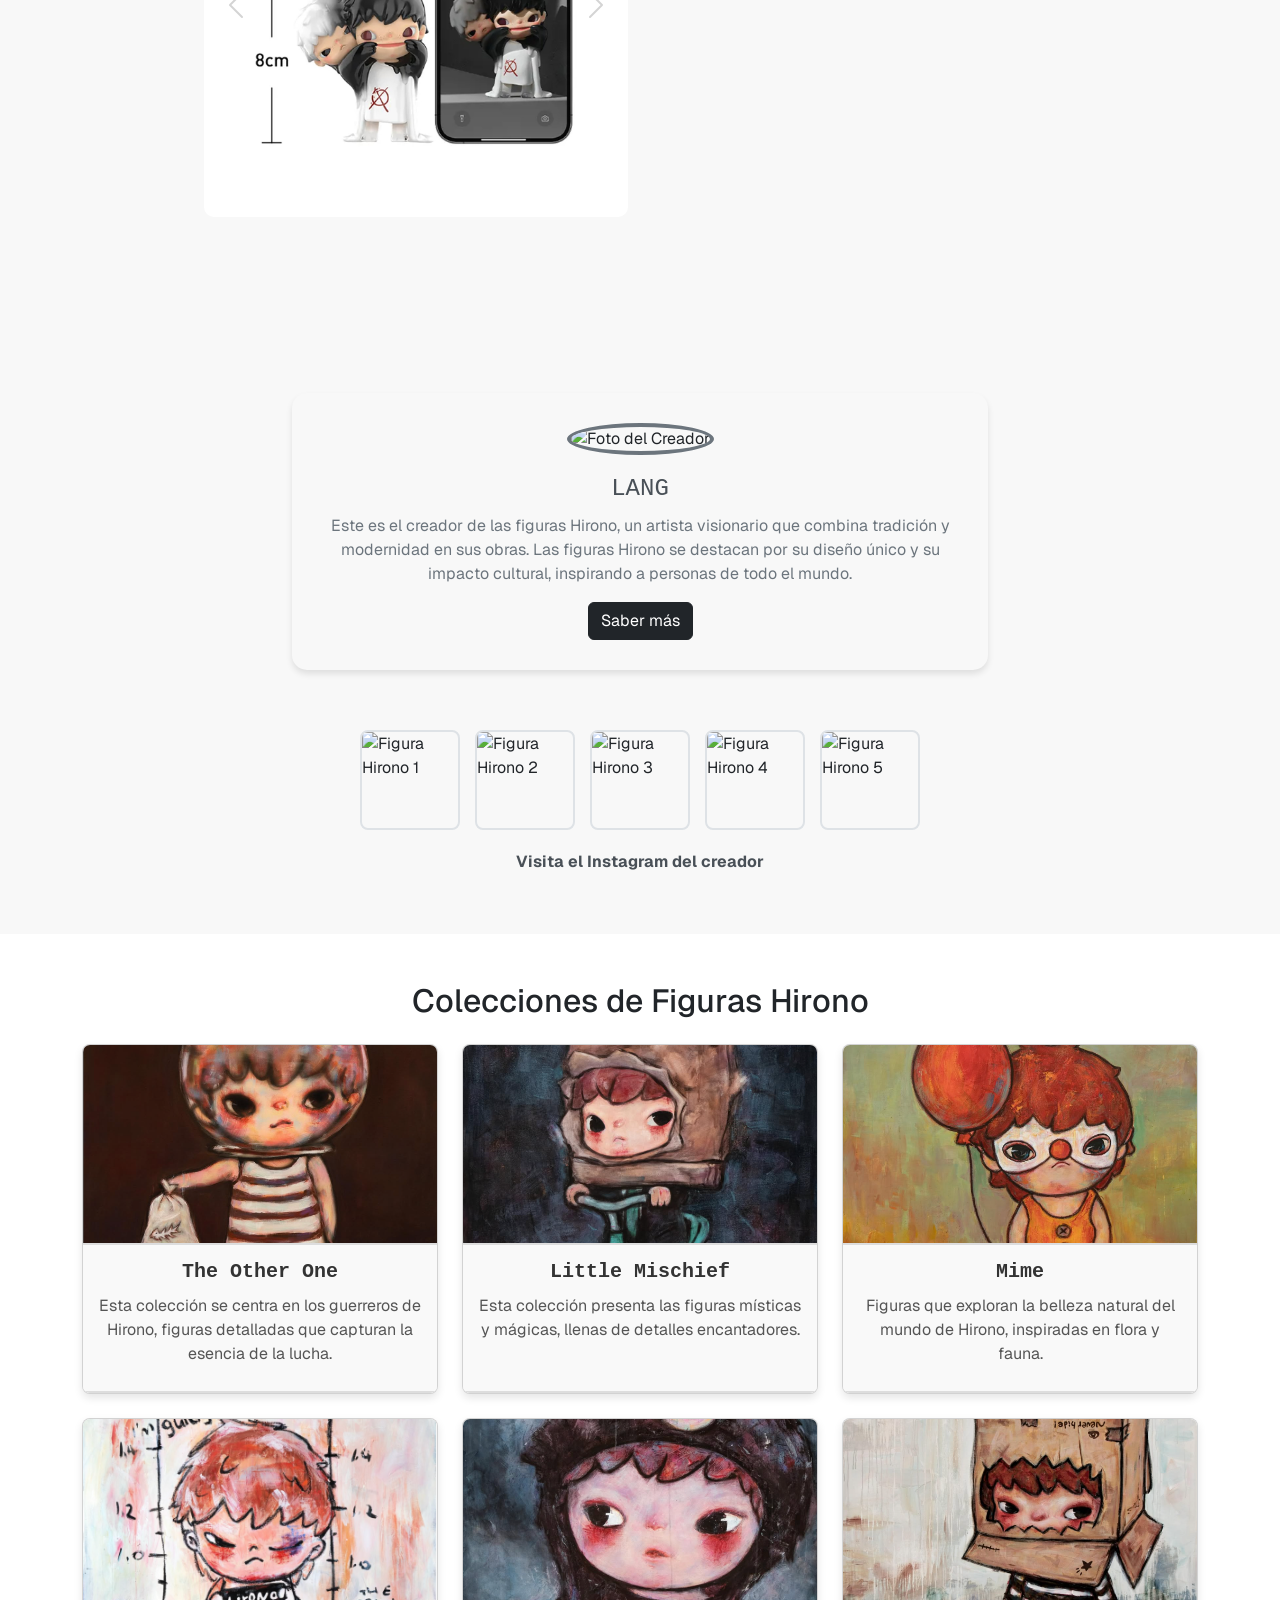
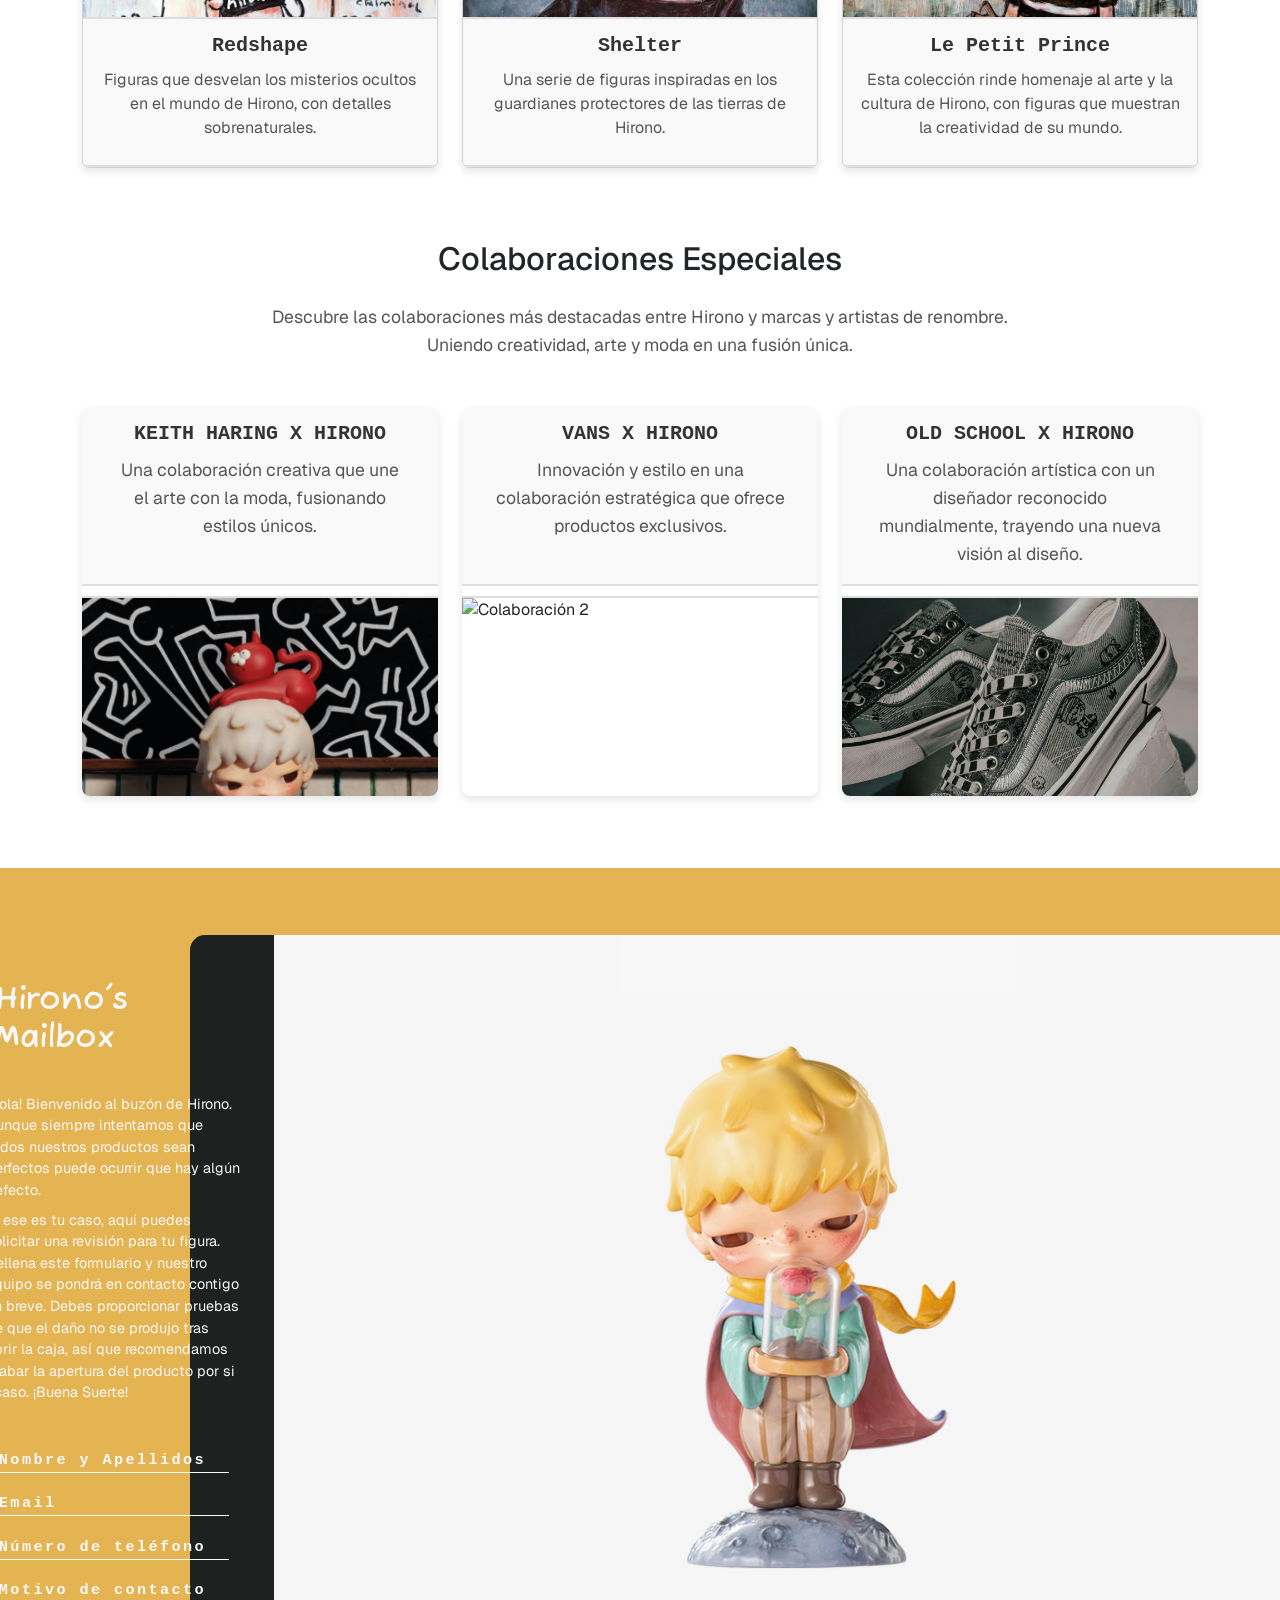
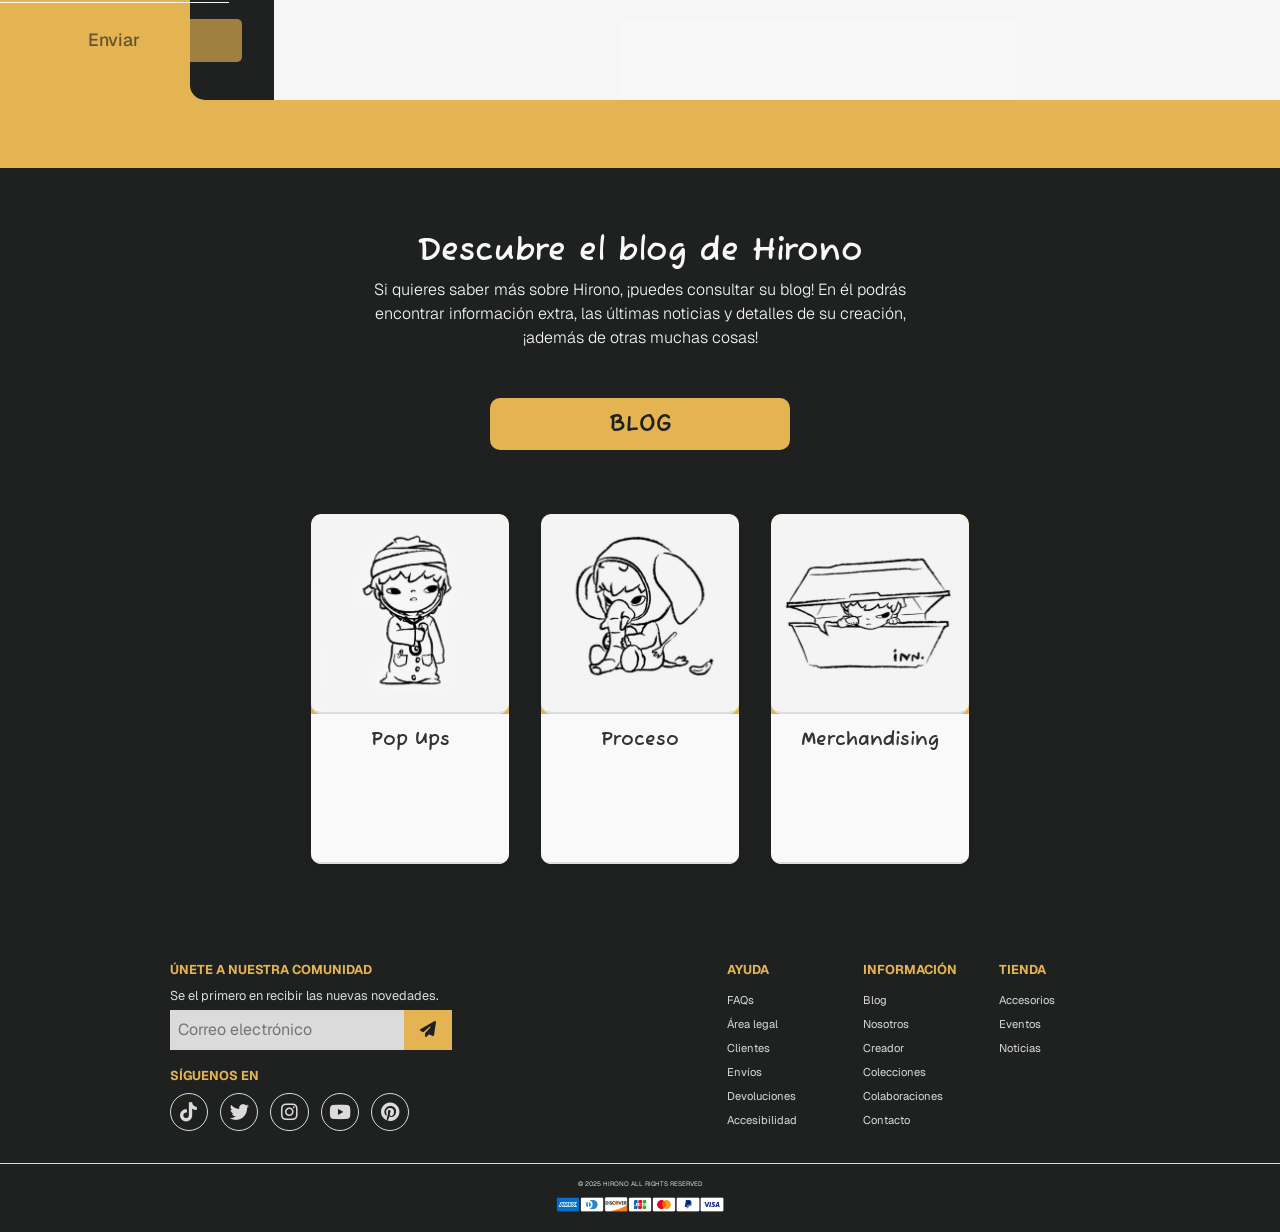
==== commit d1135dc4: "MenuProductPage y modificaciones" ====
--- a/Homepage.html
+++ b/Homepage.html
@@ -22,6 +22,17 @@
         <link rel="stylesheet" href="css/Homepage.css">
 
         <title>Hirono</title>
+
+
+
+
+        <!-- NOMBRE DE LAS COSAS -->
+        
+        <!-- Para una class: nombre1__nombre2
+        Ejemplo: footer__container
+
+        Para un ID: nombre1-nombre2
+        Ejemplo: footer-container -->
 
     </head>
     <body>
@@ -37,7 +48,7 @@
                         </a>
                     </li>
                     <li>
-                        <a href="#" class="menu-link" onclick="closeMenu()">Qué es</a>
+                        <a href="#info__descripcion" class="menu-link" onclick="closeMenu()">Qué es</a>
                     </li>
                     <li>
                         <a href="#colecciones-bigcontainer" class="menu-link" onclick="closeMenu()">Colecciones</a>
@@ -46,10 +57,10 @@
                         <a href="#info-specs-bigcontainer" class="menu-link" onclick="closeMenu()">Información</a>
                     </li>
                     <li>
-                        <a href="#" class="menu-link" onclick="closeMenu()">Contacto</a>
+                        <a href="#form-contacto" class="menu-link" onclick="closeMenu()">Contacto</a>
                     </li>
                     <li>
-                        <a href="#" class="menu-link" onclick="closeMenu()">Blog</a>
+                        <a href="https://hirono-blog.cargo.site/" class="menu-link" onclick="closeMenu()">Blog</a>
                     </li>
                     <li>
                         <i class="fa-solid fa-xmark" id="close-icon" onclick="closeMenu()"></i>
@@ -57,14 +68,13 @@
                 </ul>
             </div>
         </nav>
-
         <!-- HEADER -->
         <header class="header" id="header">
 
             <div class="header__content" id="header-content">
                 <div class="container-fluid text-center header-padding-propio">
                     <div class="row">
-                        <!-- Banner alargado -->
+                        <!-- Row -->
                       <div class="col-xl-6 col-md-12 mt-xl-5 mb-xl-5 mt-sm-1 mb-md-0 mb-sm-2">
                         <img src="./Resources/Homepage/Homepage_Header/Hirono_Grande_Header.png" class="img-fluid img-border-radius-header" alt="">
                       </div>
@@ -72,9 +82,10 @@
                         <h1>Compra tu Hirono</h1>
                         <p>¡Colaboración exclusiva con Keith Haring ya disponible! - Edición limitada</p>
                         <p>En venta únicamente hasta el 28 de Febrero</p>
-                        <button type="button" class="btn btn-lg btn-primary btn-header-propiedades-nuestras">Comprar ahora</button>
-                      </div>
-
+                        <a class="etiqueta_link_propiedades" href="Producto.html" target="_blank">
+                            <button type="button" class="btn btn-lg btn-primary btn-header-propiedades-nuestras">Comprar ahora</button>
+                        </a>
+                    </div>
                       <!-- Fila de Hironos -->
                         <div class="container-fluid text-center pb-3">
                             <div class="row justify-content-center">
@@ -110,7 +121,7 @@
         <main class="main">
 
             <!---- INTRO ---->
-            <section class="info__descripcion">
+            <section id="info__descripcion" class="info__descripcion">
                 <div class="info__descripcion__contenido">
                     <div class="info__descripcion__texto">
                         <h2 class="info__descripcion__titulo">¿Qué son los <b>Hironos?</b></h2>
@@ -132,7 +143,7 @@
                     <div class="container-fluid">
                         <div class="row align-items-stretch">
                             <!-- Columna izquierda: 6 columnas -->
-                            <div class="col-md-6 d-flex align-items-center justify-content-flex-end collections-custom-properties mb-4 mb-md-0">
+                            <div class="col-md-6 d-flex align-items-center justify-content-flex-end collections-custom-properties mb-4 mb-md-0" onclick="scrollToSection('colaboraciones')">
                                 <img src="./Resources/Homepage/Homepage_Colecciones/Hirono_KeithHaring.JPG" alt="Hirono x Keith Haring" class="img-fluid collections-img">
                                 <div class="collections-text collections-first-text">
                                     <h4>Hirono x Keith Haring</h4>
@@ -143,7 +154,7 @@
                             <!-- Columna derecha: 2 divs apilados -->
                             <div class="col-md-6">
                                 <!-- Div superior -->
-                                <div class="h-60 d-flex align-items-center justify-content-flex-start collections-custom-properties mb-4">
+                                <div class="h-60 d-flex align-items-center justify-content-flex-start collections-custom-properties mb-4" onclick="scrollToSection('colecciones')">
                                     <img src="./Resources/Homepage/Homepage_Colecciones/CLOT2.JPG" alt="Hirono x CLOT Series Figures" class="img-fluid collections-img">
                                     <div class="collections-text collections-second-text">
                                         <h4>Hirono x CLOT Series Figures</h4>
@@ -151,7 +162,7 @@
                                     </div>
                                 </div>
                                 <!-- Div inferior -->
-                                <div class="h-40 d-flex align-items-center justify-content-flex-start collections-custom-properties">
+                                <div class="h-40 d-flex align-items-center justify-content-flex-start collections-custom-properties" onclick="scrollToSection('colecciones')">
                                     <img src="./Resources/Homepage/Homepage_Colecciones/Hirono_listening.jpg" alt="Hirono Listening; Saying; Seeing" class="img-fluid collections-img">
                                     <div class="collections-text collections-third-text">
                                         <h4>Hirono Listening; Saying; Seeing</h4>
@@ -294,154 +305,141 @@
                     </div>
             </section>
 
-
-            <!-------- CREADOR------- -->
-
-            <section class="hirono-section">
-                <div class="container">
-                    <div class="row justify-content-center">
-                        <div class="col-md-8">
-                            <div class="hirono-profile">
-                                <h2 class="text-center mb-4">EL CREADOR</h2>
-                                <p class="text-center mb-5">El artista detrás de Hirono es Lang, un diseñador chino. Creó el personaje Hirono para Popmart con el fin de encarnar las emociones humanas: amor, alegría, tristeza, miedo, bondad, cobardía y mucho más.</p>
-                                <img src="Resources/Homepage/Homepage_Creador/LANG.jpg" alt="Foto del Creador">
-                                <h2>LANG</h2>
-                                <p>
-                                    Lang es un artista chino que trabaja con diversos medios: pintura, escultura, juguetes y animación. Su obra gira en torno a la naturaleza cambiante del concepto de «yo».
-                                    <br>
-                                    <br>
-                                    A través de su personaje, HIRONO, Lang pretende destacar los sutiles cambios de la vida, sus altibajos, e intenta congelar en el tiempo los escurridizos sentimientos que revelan nuestro verdadero carácter: amor, alegría, tristeza, miedo y mucho más.
-                                    <br>
-                                    <br>
-                                    También es el creador de YUKI, otro personaje de la familia POP MART.
-                                </p>
-                                <button class="btn btn-dark mt-3" onclick="learnMore()">Saber más</button>
-                            </div>
-                        </div>
-                    </div>
-                    <div class="gallery">
-                        <img src="Resources/Homepage/Homepage_Creador/foto_ig_h_1.jpg" alt="Figura Hirono 1">
-                        <img src="Resources/Homepage/Homepage_Creador/foto_ig_h_2.jpg" alt="Figura Hirono 2">
-                        <img src="Resources/Homepage/Homepage_Creador/foto_ig_h_3.jpg" alt="Figura Hirono 3">
-                        <img src="Resources/Homepage/Homepage_Creador/foto_ig_h_4.jpg" alt="Figura Hirono 4">
-                        <img src="Resources/Homepage/Homepage_Creador/foto_ig_h_5.jpg" alt="Figura Hirono 5">
-                    </div>
-                    <div class="instagram-link">
-                        <a href="https://www.instagram.com/langswork/" target="_blank">Visita el Instagram del creador</a>
-                    </div>
-                </div>
-                </section>
-
-            <!-------- COLECCIONES------- -->
-
-                <section id="colecciones" class="container my-5">
-                    <h2 class="text-center mb-4">Colecciones de Figuras Hirono</h2>
-                    <div class="row">
-                        <!-- Colección 1 -->
-                        <div class="col-md-4 mb-4 d-flex justify-content-center">
-                            <div class="card card-coleccion1">
-                                <img src="Resources/Homepage/Homepage_Colecciones-Hirono/ART9.png" class="card-img-top" alt="Colección 1">
-                                <div class="card-body text-center">
-                                    <h5 class="card-title">The Other One</h5>
-                                    <p class="card-text">Esta colección se centra en los guerreros de Hirono, figuras detalladas que capturan la esencia de la lucha.</p>
-                                </div>
-                            </div>
-                        </div>
-                        <!-- Colección 2 -->
-                        <div class="col-md-4 mb-4 d-flex justify-content-center">
-                            <div class="card card-coleccion2">
-                                <img src="Resources/Homepage/Homepage_Colecciones-Hirono/ART2.png" class="card-img-top" alt="Colección 2">
-                                <div class="card-body text-center">
-                                    <h5 class="card-title">Little Mischief</h5>
-                                    <p class="card-text">Esta colección presenta las figuras místicas y mágicas, llenas de detalles encantadores.</p>
-                                </div>
-                            </div>
-                        </div>
-                        <!-- Colección 3 -->
-                        <div class="col-md-4 mb-4 d-flex justify-content-center">
-                            <div class="card card-coleccion3">
-                                <img src="Resources/Homepage/Homepage_Colecciones-Hirono/ART3.png" class="card-img-top" alt="Colección 3">
-                                <div class="card-body text-center">
-                                    <h5 class="card-title">Mime</h5>
-                                    <p class="card-text">Figuras que exploran la belleza natural del mundo de Hirono, inspiradas en flora y fauna.</p>
-                                </div>
-                            </div>
-                        </div>
-                        <!-- Colección 4 -->
-                        <div class="col-md-4 mb-4 d-flex justify-content-center">
-                            <div class="card card-coleccion4">
-                                <img src="Resources/Homepage/Homepage_Colecciones-Hirono/ART4.png" class="card-img-top" alt="Colección 4">
-                                <div class="card-body text-center">
-                                    <h5 class="card-title">Redshape</h5>
-                                    <p class="card-text">Figuras que desvelan los misterios ocultos en el mundo de Hirono, con detalles sobrenaturales.</p>
-                                </div>
-                            </div>
-                        </div>
-                        <!-- Colección 5 -->
-                        <div class="col-md-4 mb-4 d-flex justify-content-center">
-                            <div class="card card-coleccion5">
-                                <img src="Resources/Homepage/Homepage_Colecciones-Hirono/ART6.png" class="card-img-top" alt="Colección 5">
-                                <div class="card-body text-center">
-                                    <h5 class="card-title">Shelter</h5>
-                                    <p class="card-text">Una serie de figuras inspiradas en los guardianes protectores de las tierras de Hirono.</p>
-                                </div>
-                            </div>
-                        </div>
-                        <!-- Colección 6 -->
-                        <div class="col-md-4 mb-4 d-flex justify-content-center">
-                            <div class="card card-coleccion6">
-                                <img src="Resources/Homepage/Homepage_Colecciones-Hirono/ART7.png" class="card-img-top" alt="Colección 6">
-                                <div class="card-body text-center">
-                                    <h5 class="card-title">Le Petit Prince</h5>
-                                    <p class="card-text">Esta colección rinde homenaje a Antoine de Saint-Exupéry, con figuras que muestran la creatividad de su mundo.</p>
-                                </div>
-                            </div>
-                        </div>
-                    </div>
-                </section>
-
-             <!-------- COLABORACIONES------ -->
-
-                    <section id="colaboraciones" class="container my-5">
-                        <h2 class="text-center mb-4">Colaboraciones Especiales</h2>
-                        <p class="text-center mb-5">Descubre las colaboraciones más destacadas entre Hirono y marcas y artistas de renombre. Uniendo creatividad, arte y moda en una fusión única.</p>
-
-                        <div class="row">
-                            <!-- Colaboración 1 -->
-                            <div class="col-md-4 mb-4 d-flex justify-content-center">
-                                <div class="card_collab">
-                                    <div class="card-body text-center">
-                                        <h5 class="card-title">KEITH HARING X HIRONO</h5>
-                                        <p class="card-text">Una colaboración artística con un diseñador reconocido mundialmente, trayendo una nueva visión al diseño.</p>
-                                    </div>
-                                    <img src="Resources/Homepage/Homepage_Colaboraciones/KEITH.png" class="card-img-bottom img-fluid" alt="Colaboración 1">
-                                </div>
-                            </div>
-                            <!-- Colaboración 2 -->
-                            <div class="col-md-4 mb-4 d-flex justify-content-center">
-                                <div class="card_collab">
-                                    <div class="card-body text-center">
-                                        <h5 class="card-title">VANS X HIRONO</h5>
-                                        <p class="card-text">Innovación y estilo en una colaboración estratégica que ofrece productos exclusivos.</p>
-                                    </div>
-                                    <img src="Resources/Homepage/Homepage_Colaboraciones/VANS.png" class="card-img-bottom img-fluid" alt="Colaboración 2">
-                                </div>
-                            </div>
-                            <!-- Colaboración 3 -->
-                            <div class="col-md-4 mb-4 d-flex justify-content-center">
-                                <div class="card_collab">
-                                    <div class="card-body text-center">
-                                        <h5 class="card-title">OLD SCHOOL X HIRONO</h5>
-                                        <p class="card-text">Una colaboración creativa que une el arte con la moda, fusionando estilos únicos.</p>
-                                    </div>
-                                    <img src="Resources/Homepage/Homepage_Colaboraciones/ZAPAS.jpg" class="card-img-bottom img-fluid" alt="Colaboración 3">
-                                </div>
-                            </div>
-                        </div>
-                    </section>
+<!-- ALMU -->
+<section class="hirono-section">
+    <div class="container">
+        <div class="row justify-content-center">
+            <div class="col-md-8">
+                <div class="hirono-profile">
+                    <img src="Resources/Homepage/Homepage_Creador/LANG.jpg" alt="Foto del Creador">
+                    <h2>LANG</h2>
+                    <p>
+                        Este es el creador de las figuras Hirono, un artista visionario que combina tradición y modernidad en sus
+                        obras. Las figuras Hirono se destacan por su diseño único y su impacto cultural, inspirando a personas de todo el mundo.
+                    </p>
+                    <button class="btn btn-dark mt-3" onclick="learnMore()">Saber más</button>
+                </div>
+            </div>
+        </div>
+        <div class="gallery">
+            <img src="Resources/Homepage/Homepage_Creador/foto_ig_h_1.jpg" alt="Figura Hirono 1">
+            <img src="Resources/Homepage/Homepage_Creador/foto_ig_h_2.jpg" alt="Figura Hirono 2">
+            <img src="Resources/Homepage/Homepage_Creador/foto_ig_h_3.jpg" alt="Figura Hirono 3">
+            <img src="Resources/Homepage/Homepage_Creador/foto_ig_h_4.jpg" alt="Figura Hirono 4">
+            <img src="Resources/Homepage/Homepage_Creador/foto_ig_h_5.jpg" alt="Figura Hirono 5">
+        </div>
+        <div class="instagram-link">
+            <a href="https://www.instagram.com/langswork/" target="_blank">Visita el Instagram del creador</a>
+        </div>
+    </div>
+
+    </section>
+
+    <section id="colecciones" class="container my-5">
+        <h2 class="text-center mb-4">Colecciones de Figuras Hirono</h2>
+        <div class="row">
+            <!-- Colección 1 -->
+            <div class="col-md-4 mb-4 d-flex justify-content-center">
+                <div class="card card-coleccion1">
+                    <img src="Resources/Homepage/Homepage_Colecciones-Hirono/ART9.png" class="card-img-top" alt="Colección 1">
+                    <div class="card-body text-center">
+                        <h5 class="card-title">The Other One</h5>
+                        <p class="card-text">Esta colección se centra en los guerreros de Hirono, figuras detalladas que capturan la esencia de la lucha.</p>
+                    </div>
+                </div>
+            </div>
+            <!-- Colección 2 -->
+            <div class="col-md-4 mb-4 d-flex justify-content-center">
+                <div class="card card-coleccion2">
+                    <img src="Resources/Homepage/Homepage_Colecciones-Hirono/ART2.png" class="card-img-top" alt="Colección 2">
+                    <div class="card-body text-center">
+                        <h5 class="card-title">Little Mischief</h5>
+                        <p class="card-text">Esta colección presenta las figuras místicas y mágicas, llenas de detalles encantadores.</p>
+                    </div>
+                </div>
+            </div>
+            <!-- Colección 3 -->
+            <div class="col-md-4 mb-4 d-flex justify-content-center">
+                <div class="card card-coleccion3">
+                    <img src="Resources/Homepage/Homepage_Colecciones-Hirono/ART3.png" class="card-img-top" alt="Colección 3">
+                    <div class="card-body text-center">
+                        <h5 class="card-title">Mime</h5>
+                        <p class="card-text">Figuras que exploran la belleza natural del mundo de Hirono, inspiradas en flora y fauna.</p>
+                    </div>
+                </div>
+            </div>
+            <!-- Colección 4 -->
+            <div class="col-md-4 mb-4 d-flex justify-content-center">
+                <div class="card card-coleccion4">
+                    <img src="Resources/Homepage/Homepage_Colecciones-Hirono/ART4.png" class="card-img-top" alt="Colección 4">
+                    <div class="card-body text-center">
+                        <h5 class="card-title">Redshape</h5>
+                        <p class="card-text">Figuras que desvelan los misterios ocultos en el mundo de Hirono, con detalles sobrenaturales.</p>
+                    </div>
+                </div>
+            </div>
+            <!-- Colección 5 -->
+            <div class="col-md-4 mb-4 d-flex justify-content-center">
+                <div class="card card-coleccion5">
+                    <img src="Resources/Homepage/Homepage_Colecciones-Hirono/ART6.png" class="card-img-top" alt="Colección 5">
+                    <div class="card-body text-center">
+                        <h5 class="card-title">Shelter</h5>
+                        <p class="card-text">Una serie de figuras inspiradas en los guardianes protectores de las tierras de Hirono.</p>
+                    </div>
+                </div>
+            </div>
+            <!-- Colección 6 -->
+            <div class="col-md-4 mb-4 d-flex justify-content-center">
+                <div class="card card-coleccion6">
+                    <img src="Resources/Homepage/Homepage_Colecciones-Hirono/ART7.png" class="card-img-top" alt="Colección 6">
+                    <div class="card-body text-center">
+                        <h5 class="card-title">Le Petit Prince</h5>
+                        <p class="card-text">Esta colección rinde homenaje al arte y la cultura de Hirono, con figuras que muestran la creatividad de su mundo.</p>
+                    </div>
+                </div>
+            </div>
+        </div>
+
+    </section>
+
+        <section id="colaboraciones" class="container my-5">
+            <h2 class="text-center mb-4">Colaboraciones Especiales</h2>
+            <p class="text-center mb-5">Descubre las colaboraciones más destacadas entre Hirono y marcas y artistas de renombre. Uniendo creatividad, arte y moda en una fusión única.</p>
+
+            <div class="row">
+                <!-- Colaboración 1 -->
+                <div class="col-md-4 mb-4 d-flex justify-content-center">
+                    <div class="card_collab">
+                        <div class="card-body text-center">
+                            <h5 class="card-title">KEITH HARING X HIRONO</h5>
+                            <p class="card-text">Una colaboración creativa que une el arte con la moda, fusionando estilos únicos.</p>
+                        </div>
+                        <img src="Resources/Homepage/Homepage_Colaboraciones/KEITH.png" class="card-img-bottom img-fluid" alt="Colaboración 1">
+                    </div>
+                </div>
+                <!-- Colaboración 2 -->
+                <div class="col-md-4 mb-4 d-flex justify-content-center">
+                    <div class="card_collab">
+                        <div class="card-body text-center">
+                            <h5 class="card-title">VANS X HIRONO</h5>
+                            <p class="card-text">Innovación y estilo en una colaboración estratégica que ofrece productos exclusivos.</p>
+                        </div>
+                        <img src="Resources/Homepage/Homepage_Colaboraciones/VANS.png" class="card-img-bottom img-fluid" alt="Colaboración 2">
+                    </div>
+                </div>
+                <!-- Colaboración 3 -->
+                <div class="col-md-4 mb-4 d-flex justify-content-center">
+                    <div class="card_collab">
+                        <div class="card-body text-center">
+                            <h5 class="card-title">OLD SCHOOL X HIRONO</h5>
+                            <p class="card-text">Una colaboración artística con un diseñador reconocido mundialmente, trayendo una nueva visión al diseño.</p>
+                        </div>
+                        <img src="Resources/Homepage/Homepage_Colaboraciones/ZAPAS.jpg" class="card-img-bottom img-fluid" alt="Colaboración 3">
+                    </div>
+                </div>
+            </div>
+        </section>
               
-            <!-------- CONTACTO------- -->
-
         <section class="form__contacto" id="form-contacto">
             <div>
                 <div>
@@ -492,8 +490,9 @@
             </div>
         </section>   
             
-         <!-------- BLOG------- -->
- 
+
+   
+            
             <section class="redirection__blog" id="redirection-blog">
 
                 <div class="container redirection__div">
--- a/css/Homepage.css
+++ b/css/Homepage.css
@@ -201,6 +201,10 @@
     border-radius: 10px;
 }
 
+.etiqueta_link_propiedades {
+    color: var(--white);
+}
+
 .btn-header-propiedades-nuestras {
     transition: 0.5s ease;
     font-family: "Geist", serif;
@@ -208,7 +212,7 @@
     border-radius: 5px;
     border-style: none;
     color: var(--dark);
-    font-weight: 500;
+    font-weight: 400;
 }
 
 .btn-header-propiedades-nuestras:hover {
@@ -231,7 +235,6 @@
 }
 
 /* --------COLECCIONES------------- */
-
 #colecciones-bigcontainer {
     padding: 6rem 12rem;
     background-color: var(--grey);
@@ -259,6 +262,12 @@
     justify-content: center;
     align-items: center;
     overflow: hidden;
+    transition: transform 0.3s ease;
+}
+
+.collections-custom-properties:hover {
+    transform: scale(1.015);
+    cursor: pointer;
 }
 
 .collections-img {
@@ -356,6 +365,12 @@
     font-weight: 600;
     width:100%;
     margin: 0;
+    transition: 0.2s ease-in-out;
+}
+
+.accordion-title:hover {
+    color: var(--mustard);
+    transition: 0.2s ease-in-out;
 }
 
 .accordion-header {
@@ -630,7 +645,6 @@
 }
 
 /* ---- INTRO INFO---- */
-
 .info__descripcion {
     display: flex;
     justify-content: center;
@@ -741,9 +755,9 @@
     }
 }
 
-/* --------CREADOR------------- */
-
+/* ALMU */
 .hirono-section {
+    /* background: linear-gradient(to bottom, #f9f9f9, #e9ecef); */
     padding: 60px 20px;
     background-color: var(--white);
 }
@@ -780,8 +794,6 @@
     text-decoration: none;
 }
 
-/* --------GALERIA INSTAGRAM DEL CREADOR------------- */
-
 .gallery {
     margin-top: 40px;
     display: flex;
@@ -801,7 +813,7 @@
 .img-container {
     width: 100%;
     height: 0;
-    padding-top: 100%; 
+    padding-top: 100%; /* Esto mantiene la relación de aspecto 1:1 */
     position: relative;
 }
 
@@ -811,12 +823,12 @@
     left: 0;
     width: 100%;
     height: 100%;
-    object-fit: cover; 
+    object-fit: cover; /* Esto asegura que la imagen cubra todo el contenedor sin distorsionarse */
 }
 
 .gallery img:hover {
-    transform: scale(1.1); 
-    box-shadow: 0 4px 8px rgba(0, 0, 0, 0.2); 
+    transform: scale(1.1); /* Aumenta el tamaño de la imagen cuando se pasa el ratón */
+    box-shadow: 0 4px 8px rgba(0, 0, 0, 0.2); /* Añade una sombra suave al pasar el ratón */
 }
 
 .instagram-link {
@@ -843,16 +855,16 @@
 }
 
 
-/* --------CARDS COLECCIONES------------- */
-
+
+/* Cards de colecciones */
 .card {
     box-shadow: 0 4px 8px rgba(0, 0, 0, 0.1);
     border-radius: 8px;
     overflow: hidden;
     transition: transform 0.3s ease, box-shadow 0.3s ease;
-    height: 350px;  
-    display: flex;
-    flex-direction: column; 
+    height: 350px;  /* Altura total de la tarjeta */
+    display: flex;
+    flex-direction: column;  /* Asegura que los elementos dentro de la tarjeta se apilen verticalmente */
 }
 
 .card:hover {
@@ -860,20 +872,20 @@
     box-shadow: 0 8px 16px rgba(0, 0, 0, 0.2);
 }
 
-
+/* Asegura que las imágenes sean cuadradas y se ajusten bien dentro de la tarjeta */
 .card-img-top {
     width: 100%;
-    height: 200px;  
+    height: 200px;  /* Altura de la imagen */
     object-fit: cover;
-    border-bottom: 2px solid #ddd; 
-}
-
-
+    border-bottom: 2px solid #ddd; /* Línea divisoria entre la imagen y el contenido */
+}
+
+/* Estilos del contenido dentro de la tarjeta */
 .card-body {
     text-align: center;
-    padding: 10px 20px;  
-    margin-bottom: 0;  
-    flex-grow: 1;  
+    padding: 10px 20px;  /* Reducimos el padding superior e inferior */
+    margin-bottom: 0;  /* Eliminamos cualquier margen inferior para evitar la franja blanca */
+    flex-grow: 1;  /* Hace que el contenido crezca para llenar el espacio disponible */
 }
 
 .card-title {
@@ -884,45 +896,47 @@
 
 .card-text {
     font-size: 1rem;
-    margin-top: 5px;  
+    margin-top: 5px;  /* Reducimos el espacio superior entre el título y el texto */
     color: #555;
 }
 
-
+/* Media queries para hacerla responsiva */
 @media (max-width: 768px) {
     .card {
-        height: 300px; 
+        height: 300px; /* Ajustamos la altura de la tarjeta en pantallas más pequeñas */
     }
 
     .card-img-top {
-        height: 150px; 
+        height: 150px; /* Reducimos la altura de la imagen */
     }
 
     .card-body {
-        padding: 5px 15px;  
-    }
-}
-
-/* --------CARDS COLABORACIONES------------- */
-
+        padding: 5px 15px;  /* Reducimos el relleno en pantallas pequeñas */
+    }
+}
+
+
+
+
+/* Estilos generales para las tarjetas de colaboración */
 .card_collab {
     box-shadow: 0 4px 8px rgba(0, 0, 0, 0.1);
     border-radius: 8px;
     overflow: hidden;
     transition: transform 0.3s ease, box-shadow 0.3s ease;
     display: flex;
-    flex-direction: column;  
+    flex-direction: column;  /* Los elementos se apilan verticalmente */
     background-color: #fff;
-    height: 100%;   
-}
-
-
+    height: 100%;  /* Asegura que las tarjetas ocupen todo el alto disponible */
+}
+
+/* Efecto hover para las tarjetas */
 .card_collab:hover {
     transform: translateY(-5px);
     box-shadow: 0 8px 16px rgba(0, 0, 0, 0.2);
 }
 
-
+/* Estilos para el cuerpo de la tarjeta (donde va el texto) */
 .card-body {
     padding: 15px;
     background-color: #f9f9f9;
@@ -935,7 +949,7 @@
     font-size: 1.25rem;
     font-weight: bold;
     color: #333;
-    margin-bottom: 10px; 
+    margin-bottom: 10px;  /* Espacio entre el título y el texto */
 }
 
 .card-text {
@@ -943,64 +957,65 @@
     color: #555;
 }
 
-
+/* Estilos para la imagen de la tarjeta (vertical) */
 .card-img-bottom {
     width: 100%;
-    height: 200px;  
+    height: 200px;  /* Ajustamos la altura de la imagen para que sea proporcional */
     object-fit: cover;
-    border-top: 2px solid #ddd;  
-    margin-top: 10px;  
-}
-
+    border-top: 2px solid #ddd;  /* Línea divisoria entre el contenido y la imagen */
+    margin-top: 10px;  /* Espacio entre el contenido y la imagen */
+}
+
+/* Media queries para hacer la tarjeta responsiva */
 @media (max-width: 768px) {
     .card_collab {
-        height: 350px;  
+        height: 350px;  /* Ajustamos la altura total de la tarjeta para pantallas más pequeñas */
     }
 
     .card-img-bottom {
-        height: 180px; 
+        height: 180px; /* Ajustamos la altura de la imagen */
     }
 
     .card-body {
-        padding: 10px 15px;  
+        padding: 10px 15px;  /* Reducimos el relleno en pantallas pequeñas */
     }
 
     .card-title {
-        font-size: 1.1rem; 
+        font-size: 1.1rem;  /* Reducimos el tamaño de la fuente en pantallas pequeñas */
     }
 
     .card-text {
-        font-size: 0.9rem;  
-    }
-}
-
-
+        font-size: 0.9rem;  /* Reducimos el tamaño de la fuente en pantallas pequeñas */
+    }
+}
+
+/* Media query para pantallas extra pequeñas (menor de 576px) */
 @media (max-width: 576px) {
     .card_collab {
-        height: 300px;  
+        height: 300px;  /* Ajustamos la altura total de la tarjeta para pantallas muy pequeñas */
     }
 
     .card-img-bottom {
-        height: 150px; 
+        height: 150px; /* Ajustamos la altura de la imagen */
     }
 
     .card-title {
-        font-size: 1rem;  
+        font-size: 1rem;  /* Ajustamos aún más el tamaño de la fuente */
     }
 
     .card-text {
-        font-size: 0.85rem;  
+        font-size: 0.85rem;  /* Ajustamos el tamaño de la fuente */
     }
 }
 
 
 #colaboraciones p {
-    font-size: 1.1rem; 
-    color: #555;  
-    max-width: 800px;  
-    margin: 0 auto;  
-    line-height: 1.6;  
-    padding: 0 15px;  
+    font-size: 1.1rem; /* Tamaño de fuente adecuado */
+    color: #555;  /* Color de texto ligeramente más claro */
+    max-width: 800px;  /* Ancho máximo del párrafo */
+    margin: 0 auto;  /* Centrado del texto */
+    line-height: 1.6;  /* Mayor espacio entre líneas para mejor lectura */
+    padding: 0 15px;  /* Añadir un poco de espacio a los lados */
 }
 
 /* FORMULARIO CONTACTO INCIDENCIAS*/
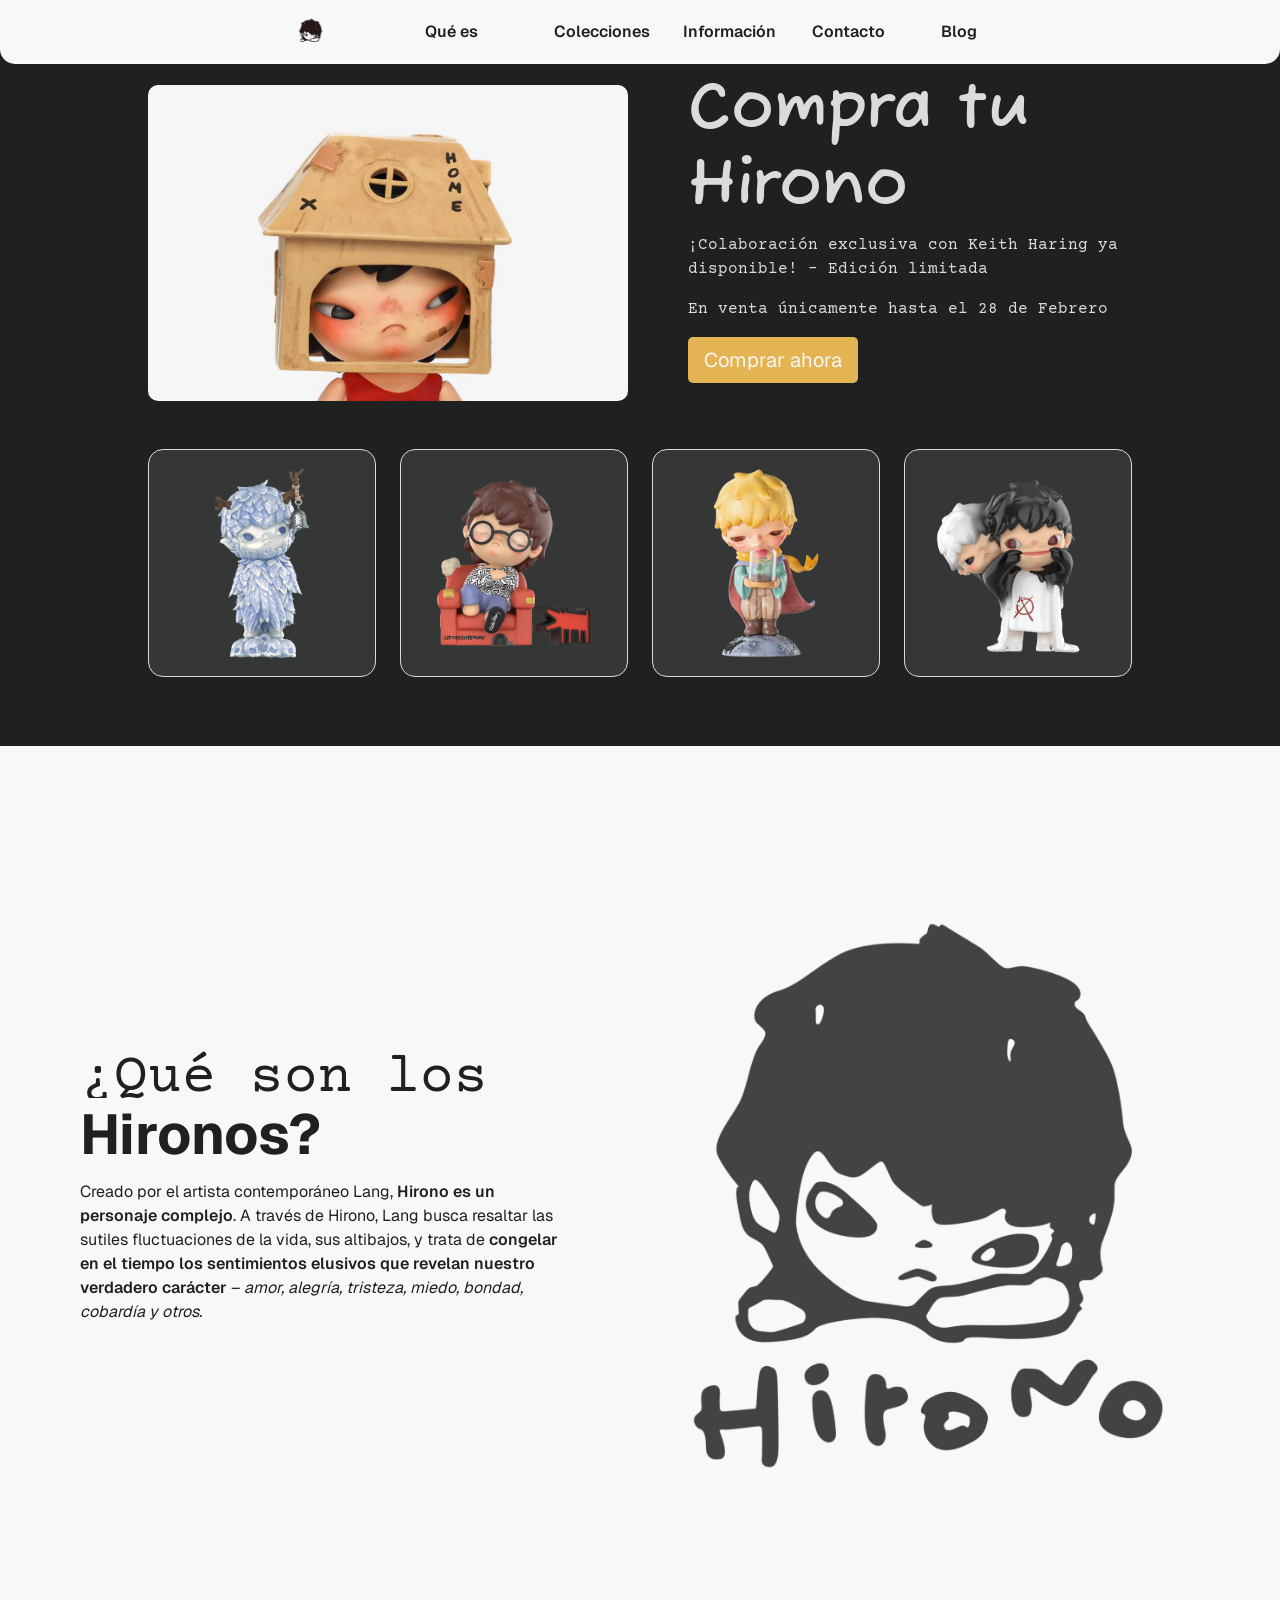
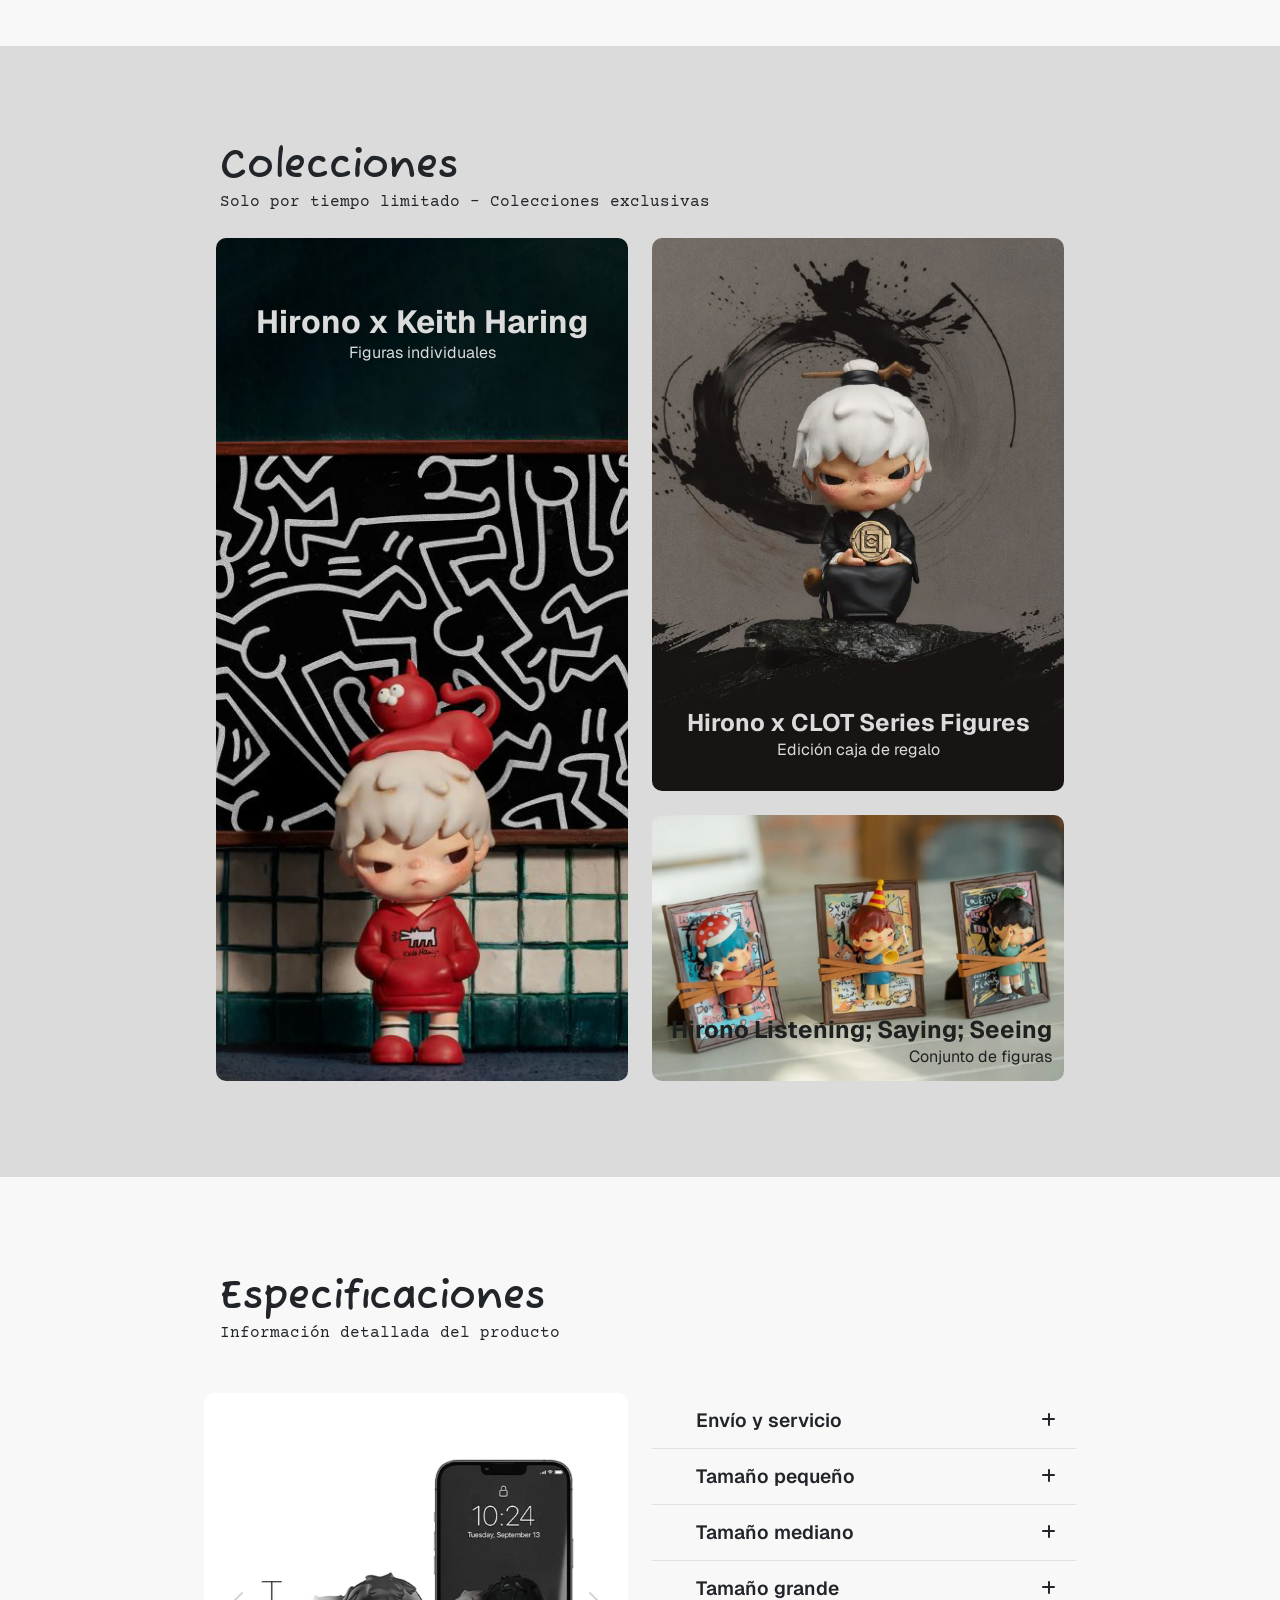
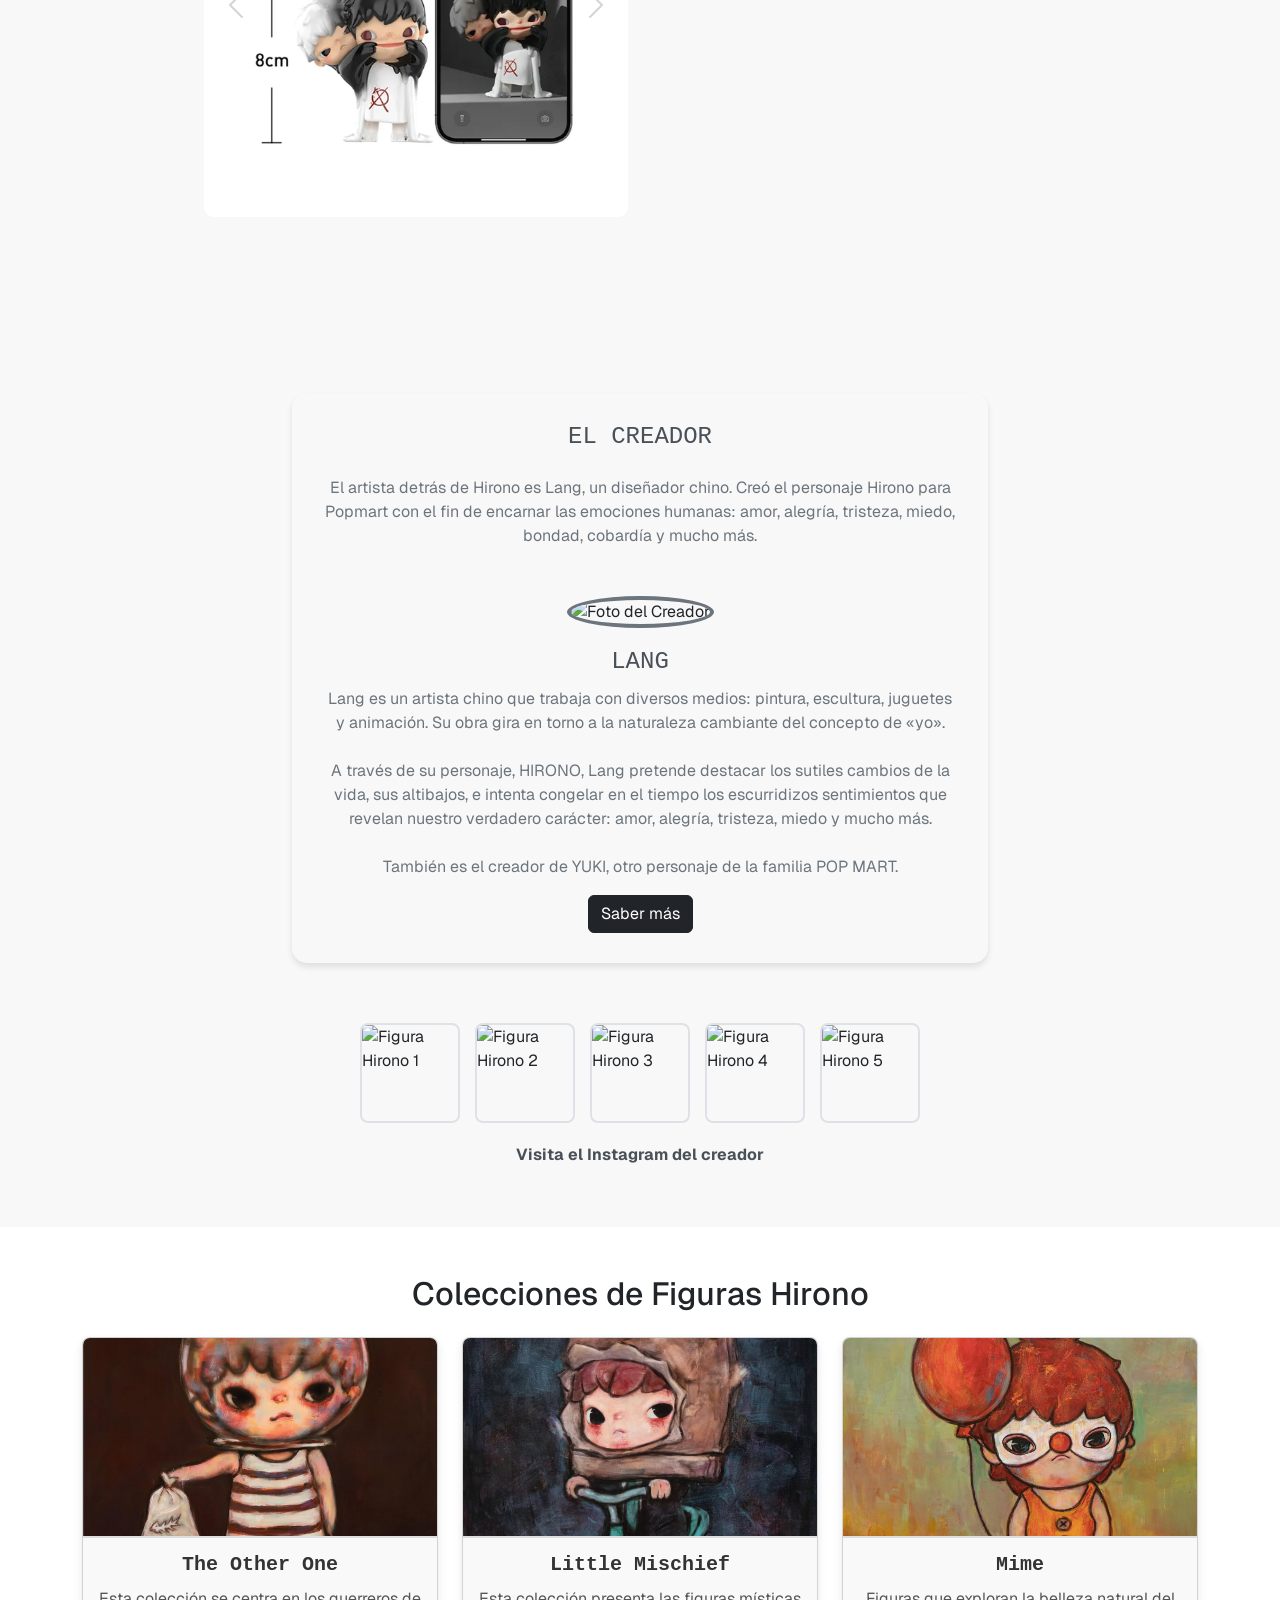
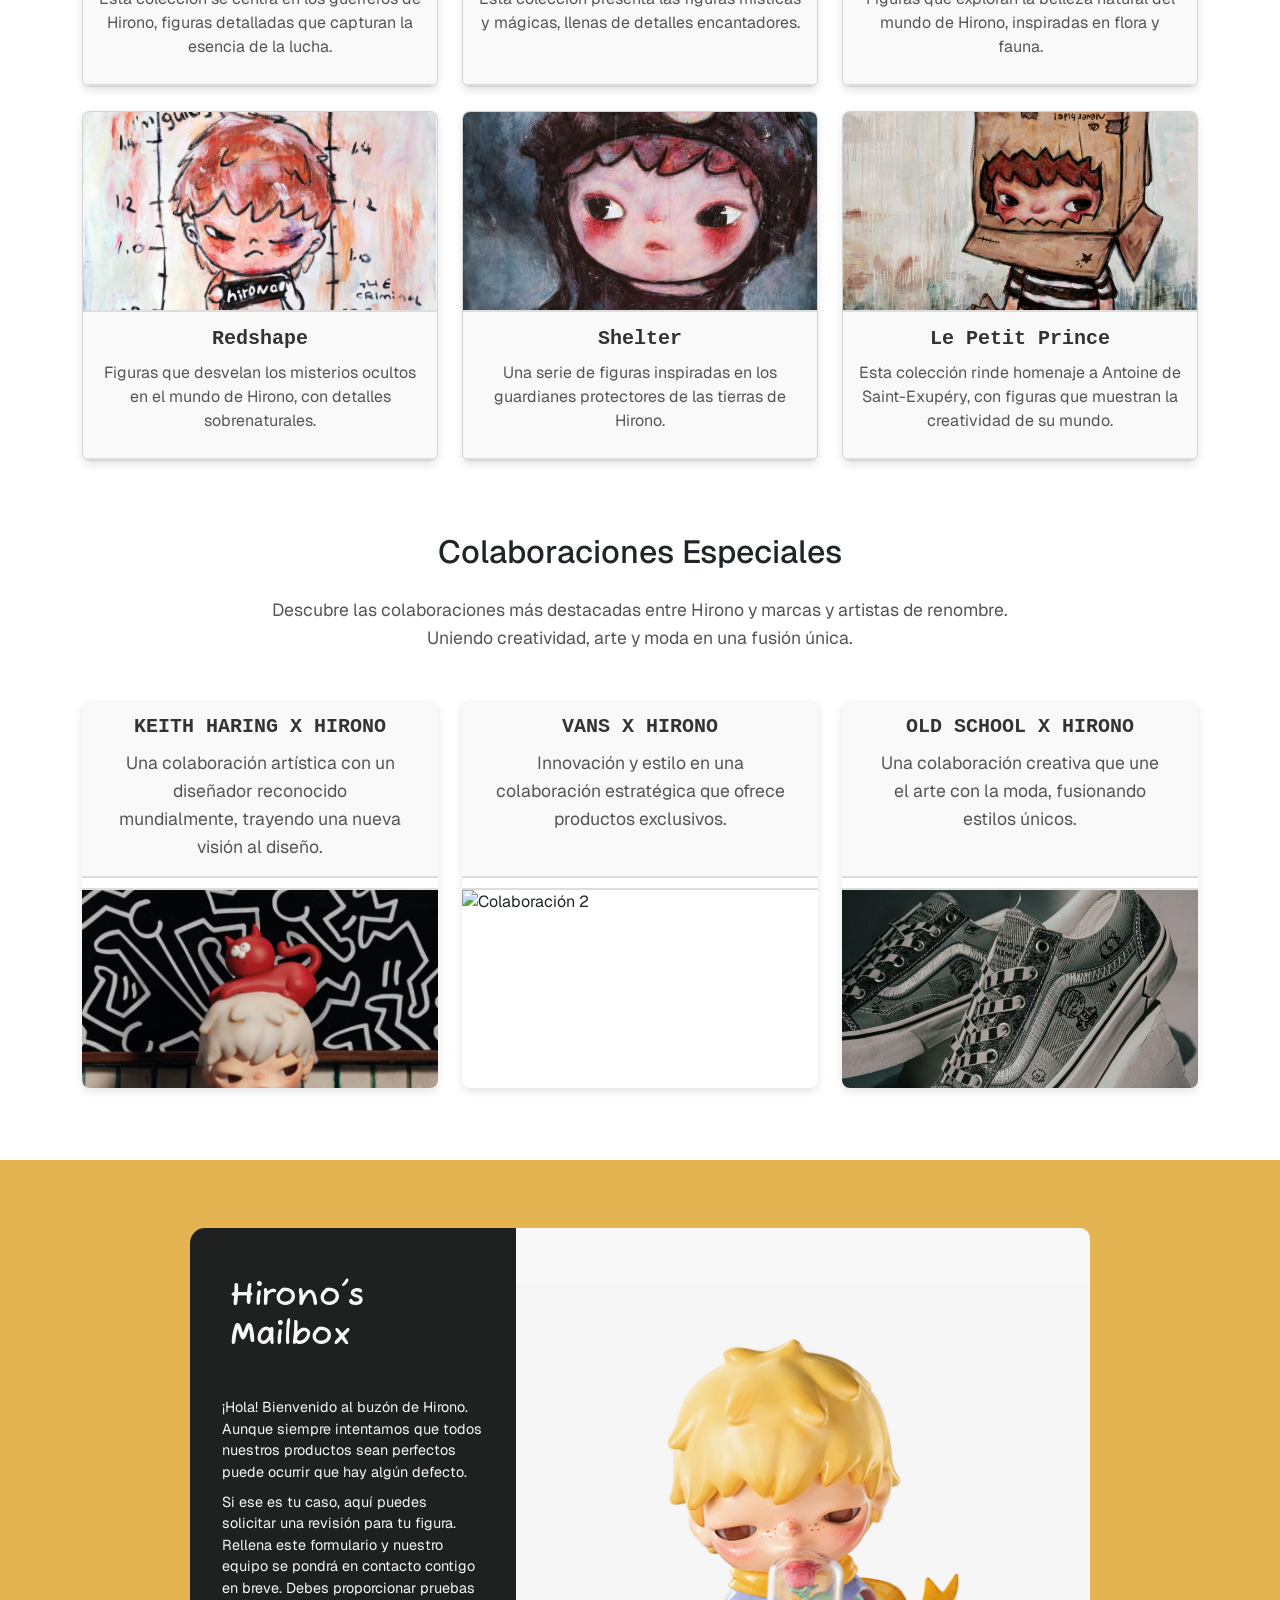
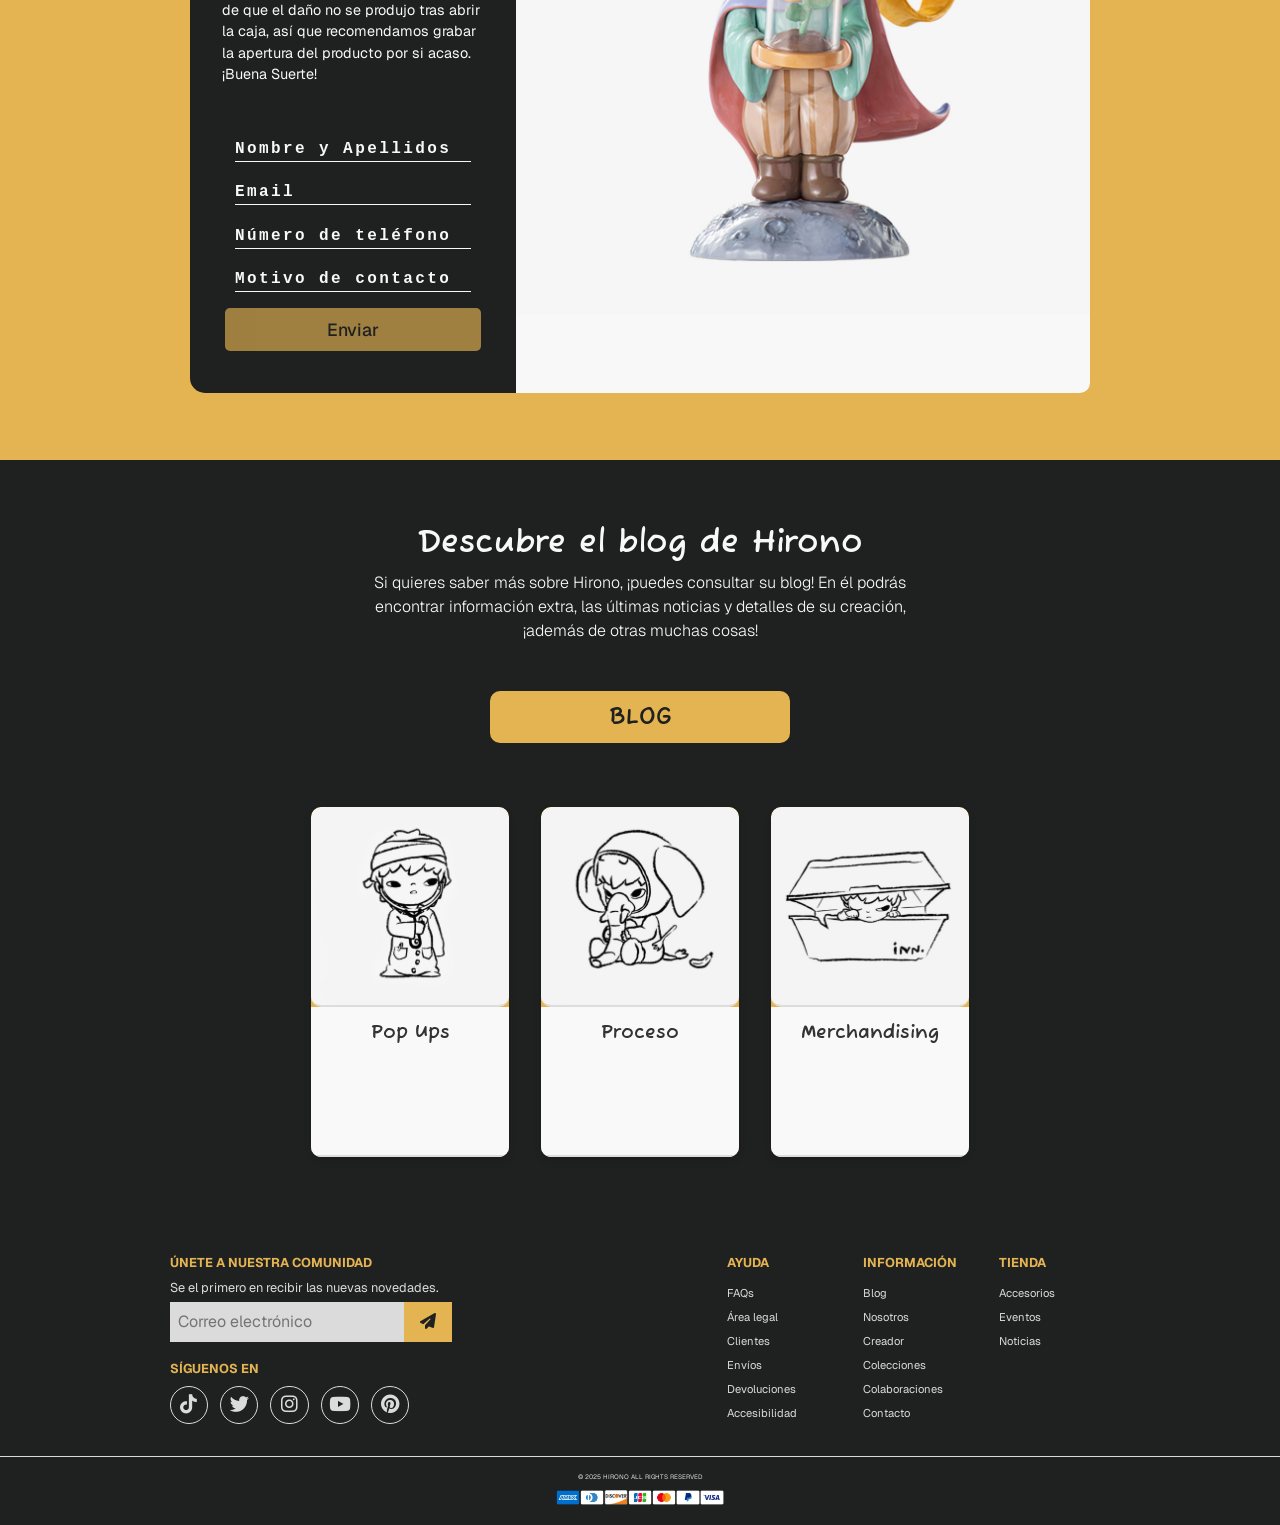
==== commit 99a09bf6: "Merge branch 'main' of https://github.com/almu-is-githubing/MWHE_FINAL" ====
--- a/Homepage.html
+++ b/Homepage.html
@@ -22,17 +22,6 @@
         <link rel="stylesheet" href="css/Homepage.css">
 
         <title>Hirono</title>
-
-
-
-
-        <!-- NOMBRE DE LAS COSAS -->
-        
-        <!-- Para una class: nombre1__nombre2
-        Ejemplo: footer__container
-
-        Para un ID: nombre1-nombre2
-        Ejemplo: footer-container -->
 
     </head>
     <body>
@@ -68,6 +57,7 @@
                 </ul>
             </div>
         </nav>
+
         <!-- HEADER -->
         <header class="header" id="header">
 
@@ -305,141 +295,154 @@
                     </div>
             </section>
 
-<!-- ALMU -->
-<section class="hirono-section">
-    <div class="container">
-        <div class="row justify-content-center">
-            <div class="col-md-8">
-                <div class="hirono-profile">
-                    <img src="Resources/Homepage/Homepage_Creador/LANG.jpg" alt="Foto del Creador">
-                    <h2>LANG</h2>
-                    <p>
-                        Este es el creador de las figuras Hirono, un artista visionario que combina tradición y modernidad en sus
-                        obras. Las figuras Hirono se destacan por su diseño único y su impacto cultural, inspirando a personas de todo el mundo.
-                    </p>
-                    <button class="btn btn-dark mt-3" onclick="learnMore()">Saber más</button>
+
+            <!-------- CREADOR------- -->
+
+            <section class="hirono-section">
+                <div class="container">
+                    <div class="row justify-content-center">
+                        <div class="col-md-8">
+                            <div class="hirono-profile">
+                                <h2 class="text-center mb-4">EL CREADOR</h2>
+                                <p class="text-center mb-5">El artista detrás de Hirono es Lang, un diseñador chino. Creó el personaje Hirono para Popmart con el fin de encarnar las emociones humanas: amor, alegría, tristeza, miedo, bondad, cobardía y mucho más.</p>
+                                <img src="Resources/Homepage/Homepage_Creador/LANG.jpg" alt="Foto del Creador">
+                                <h2>LANG</h2>
+                                <p>
+                                    Lang es un artista chino que trabaja con diversos medios: pintura, escultura, juguetes y animación. Su obra gira en torno a la naturaleza cambiante del concepto de «yo».
+                                    <br>
+                                    <br>
+                                    A través de su personaje, HIRONO, Lang pretende destacar los sutiles cambios de la vida, sus altibajos, e intenta congelar en el tiempo los escurridizos sentimientos que revelan nuestro verdadero carácter: amor, alegría, tristeza, miedo y mucho más.
+                                    <br>
+                                    <br>
+                                    También es el creador de YUKI, otro personaje de la familia POP MART.
+                                </p>
+                                <button class="btn btn-dark mt-3" onclick="learnMore()">Saber más</button>
+                            </div>
+                        </div>
+                    </div>
+                    <div class="gallery">
+                        <img src="Resources/Homepage/Homepage_Creador/foto_ig_h_1.jpg" alt="Figura Hirono 1">
+                        <img src="Resources/Homepage/Homepage_Creador/foto_ig_h_2.jpg" alt="Figura Hirono 2">
+                        <img src="Resources/Homepage/Homepage_Creador/foto_ig_h_3.jpg" alt="Figura Hirono 3">
+                        <img src="Resources/Homepage/Homepage_Creador/foto_ig_h_4.jpg" alt="Figura Hirono 4">
+                        <img src="Resources/Homepage/Homepage_Creador/foto_ig_h_5.jpg" alt="Figura Hirono 5">
+                    </div>
+                    <div class="instagram-link">
+                        <a href="https://www.instagram.com/langswork/" target="_blank">Visita el Instagram del creador</a>
+                    </div>
                 </div>
-            </div>
-        </div>
-        <div class="gallery">
-            <img src="Resources/Homepage/Homepage_Creador/foto_ig_h_1.jpg" alt="Figura Hirono 1">
-            <img src="Resources/Homepage/Homepage_Creador/foto_ig_h_2.jpg" alt="Figura Hirono 2">
-            <img src="Resources/Homepage/Homepage_Creador/foto_ig_h_3.jpg" alt="Figura Hirono 3">
-            <img src="Resources/Homepage/Homepage_Creador/foto_ig_h_4.jpg" alt="Figura Hirono 4">
-            <img src="Resources/Homepage/Homepage_Creador/foto_ig_h_5.jpg" alt="Figura Hirono 5">
-        </div>
-        <div class="instagram-link">
-            <a href="https://www.instagram.com/langswork/" target="_blank">Visita el Instagram del creador</a>
-        </div>
-    </div>
-
-    </section>
-
-    <section id="colecciones" class="container my-5">
-        <h2 class="text-center mb-4">Colecciones de Figuras Hirono</h2>
-        <div class="row">
-            <!-- Colección 1 -->
-            <div class="col-md-4 mb-4 d-flex justify-content-center">
-                <div class="card card-coleccion1">
-                    <img src="Resources/Homepage/Homepage_Colecciones-Hirono/ART9.png" class="card-img-top" alt="Colección 1">
-                    <div class="card-body text-center">
-                        <h5 class="card-title">The Other One</h5>
-                        <p class="card-text">Esta colección se centra en los guerreros de Hirono, figuras detalladas que capturan la esencia de la lucha.</p>
-                    </div>
-                </div>
-            </div>
-            <!-- Colección 2 -->
-            <div class="col-md-4 mb-4 d-flex justify-content-center">
-                <div class="card card-coleccion2">
-                    <img src="Resources/Homepage/Homepage_Colecciones-Hirono/ART2.png" class="card-img-top" alt="Colección 2">
-                    <div class="card-body text-center">
-                        <h5 class="card-title">Little Mischief</h5>
-                        <p class="card-text">Esta colección presenta las figuras místicas y mágicas, llenas de detalles encantadores.</p>
-                    </div>
-                </div>
-            </div>
-            <!-- Colección 3 -->
-            <div class="col-md-4 mb-4 d-flex justify-content-center">
-                <div class="card card-coleccion3">
-                    <img src="Resources/Homepage/Homepage_Colecciones-Hirono/ART3.png" class="card-img-top" alt="Colección 3">
-                    <div class="card-body text-center">
-                        <h5 class="card-title">Mime</h5>
-                        <p class="card-text">Figuras que exploran la belleza natural del mundo de Hirono, inspiradas en flora y fauna.</p>
-                    </div>
-                </div>
-            </div>
-            <!-- Colección 4 -->
-            <div class="col-md-4 mb-4 d-flex justify-content-center">
-                <div class="card card-coleccion4">
-                    <img src="Resources/Homepage/Homepage_Colecciones-Hirono/ART4.png" class="card-img-top" alt="Colección 4">
-                    <div class="card-body text-center">
-                        <h5 class="card-title">Redshape</h5>
-                        <p class="card-text">Figuras que desvelan los misterios ocultos en el mundo de Hirono, con detalles sobrenaturales.</p>
-                    </div>
-                </div>
-            </div>
-            <!-- Colección 5 -->
-            <div class="col-md-4 mb-4 d-flex justify-content-center">
-                <div class="card card-coleccion5">
-                    <img src="Resources/Homepage/Homepage_Colecciones-Hirono/ART6.png" class="card-img-top" alt="Colección 5">
-                    <div class="card-body text-center">
-                        <h5 class="card-title">Shelter</h5>
-                        <p class="card-text">Una serie de figuras inspiradas en los guardianes protectores de las tierras de Hirono.</p>
-                    </div>
-                </div>
-            </div>
-            <!-- Colección 6 -->
-            <div class="col-md-4 mb-4 d-flex justify-content-center">
-                <div class="card card-coleccion6">
-                    <img src="Resources/Homepage/Homepage_Colecciones-Hirono/ART7.png" class="card-img-top" alt="Colección 6">
-                    <div class="card-body text-center">
-                        <h5 class="card-title">Le Petit Prince</h5>
-                        <p class="card-text">Esta colección rinde homenaje al arte y la cultura de Hirono, con figuras que muestran la creatividad de su mundo.</p>
-                    </div>
-                </div>
-            </div>
-        </div>
-
-    </section>
-
-        <section id="colaboraciones" class="container my-5">
-            <h2 class="text-center mb-4">Colaboraciones Especiales</h2>
-            <p class="text-center mb-5">Descubre las colaboraciones más destacadas entre Hirono y marcas y artistas de renombre. Uniendo creatividad, arte y moda en una fusión única.</p>
-
-            <div class="row">
-                <!-- Colaboración 1 -->
-                <div class="col-md-4 mb-4 d-flex justify-content-center">
-                    <div class="card_collab">
-                        <div class="card-body text-center">
-                            <h5 class="card-title">KEITH HARING X HIRONO</h5>
-                            <p class="card-text">Una colaboración creativa que une el arte con la moda, fusionando estilos únicos.</p>
-                        </div>
-                        <img src="Resources/Homepage/Homepage_Colaboraciones/KEITH.png" class="card-img-bottom img-fluid" alt="Colaboración 1">
-                    </div>
-                </div>
-                <!-- Colaboración 2 -->
-                <div class="col-md-4 mb-4 d-flex justify-content-center">
-                    <div class="card_collab">
-                        <div class="card-body text-center">
-                            <h5 class="card-title">VANS X HIRONO</h5>
-                            <p class="card-text">Innovación y estilo en una colaboración estratégica que ofrece productos exclusivos.</p>
-                        </div>
-                        <img src="Resources/Homepage/Homepage_Colaboraciones/VANS.png" class="card-img-bottom img-fluid" alt="Colaboración 2">
-                    </div>
-                </div>
-                <!-- Colaboración 3 -->
-                <div class="col-md-4 mb-4 d-flex justify-content-center">
-                    <div class="card_collab">
-                        <div class="card-body text-center">
-                            <h5 class="card-title">OLD SCHOOL X HIRONO</h5>
-                            <p class="card-text">Una colaboración artística con un diseñador reconocido mundialmente, trayendo una nueva visión al diseño.</p>
-                        </div>
-                        <img src="Resources/Homepage/Homepage_Colaboraciones/ZAPAS.jpg" class="card-img-bottom img-fluid" alt="Colaboración 3">
-                    </div>
-                </div>
-            </div>
-        </section>
+                </section>
+
+            <!-------- COLECCIONES------- -->
+
+                <section id="colecciones" class="container my-5">
+                    <h2 class="text-center mb-4">Colecciones de Figuras Hirono</h2>
+                    <div class="row">
+                        <!-- Colección 1 -->
+                        <div class="col-md-4 mb-4 d-flex justify-content-center">
+                            <div class="card card-coleccion1">
+                                <img src="Resources/Homepage/Homepage_Colecciones-Hirono/ART9.png" class="card-img-top" alt="Colección 1">
+                                <div class="card-body text-center">
+                                    <h5 class="card-title">The Other One</h5>
+                                    <p class="card-text">Esta colección se centra en los guerreros de Hirono, figuras detalladas que capturan la esencia de la lucha.</p>
+                                </div>
+                            </div>
+                        </div>
+                        <!-- Colección 2 -->
+                        <div class="col-md-4 mb-4 d-flex justify-content-center">
+                            <div class="card card-coleccion2">
+                                <img src="Resources/Homepage/Homepage_Colecciones-Hirono/ART2.png" class="card-img-top" alt="Colección 2">
+                                <div class="card-body text-center">
+                                    <h5 class="card-title">Little Mischief</h5>
+                                    <p class="card-text">Esta colección presenta las figuras místicas y mágicas, llenas de detalles encantadores.</p>
+                                </div>
+                            </div>
+                        </div>
+                        <!-- Colección 3 -->
+                        <div class="col-md-4 mb-4 d-flex justify-content-center">
+                            <div class="card card-coleccion3">
+                                <img src="Resources/Homepage/Homepage_Colecciones-Hirono/ART3.png" class="card-img-top" alt="Colección 3">
+                                <div class="card-body text-center">
+                                    <h5 class="card-title">Mime</h5>
+                                    <p class="card-text">Figuras que exploran la belleza natural del mundo de Hirono, inspiradas en flora y fauna.</p>
+                                </div>
+                            </div>
+                        </div>
+                        <!-- Colección 4 -->
+                        <div class="col-md-4 mb-4 d-flex justify-content-center">
+                            <div class="card card-coleccion4">
+                                <img src="Resources/Homepage/Homepage_Colecciones-Hirono/ART4.png" class="card-img-top" alt="Colección 4">
+                                <div class="card-body text-center">
+                                    <h5 class="card-title">Redshape</h5>
+                                    <p class="card-text">Figuras que desvelan los misterios ocultos en el mundo de Hirono, con detalles sobrenaturales.</p>
+                                </div>
+                            </div>
+                        </div>
+                        <!-- Colección 5 -->
+                        <div class="col-md-4 mb-4 d-flex justify-content-center">
+                            <div class="card card-coleccion5">
+                                <img src="Resources/Homepage/Homepage_Colecciones-Hirono/ART6.png" class="card-img-top" alt="Colección 5">
+                                <div class="card-body text-center">
+                                    <h5 class="card-title">Shelter</h5>
+                                    <p class="card-text">Una serie de figuras inspiradas en los guardianes protectores de las tierras de Hirono.</p>
+                                </div>
+                            </div>
+                        </div>
+                        <!-- Colección 6 -->
+                        <div class="col-md-4 mb-4 d-flex justify-content-center">
+                            <div class="card card-coleccion6">
+                                <img src="Resources/Homepage/Homepage_Colecciones-Hirono/ART7.png" class="card-img-top" alt="Colección 6">
+                                <div class="card-body text-center">
+                                    <h5 class="card-title">Le Petit Prince</h5>
+                                    <p class="card-text">Esta colección rinde homenaje a Antoine de Saint-Exupéry, con figuras que muestran la creatividad de su mundo.</p>
+                                </div>
+                            </div>
+                        </div>
+                    </div>
+                </section>
+
+             <!-------- COLABORACIONES------ -->
+
+                    <section id="colaboraciones" class="container my-5">
+                        <h2 class="text-center mb-4">Colaboraciones Especiales</h2>
+                        <p class="text-center mb-5">Descubre las colaboraciones más destacadas entre Hirono y marcas y artistas de renombre. Uniendo creatividad, arte y moda en una fusión única.</p>
+
+                        <div class="row">
+                            <!-- Colaboración 1 -->
+                            <div class="col-md-4 mb-4 d-flex justify-content-center">
+                                <div class="card_collab">
+                                    <div class="card-body text-center">
+                                        <h5 class="card-title">KEITH HARING X HIRONO</h5>
+                                        <p class="card-text">Una colaboración artística con un diseñador reconocido mundialmente, trayendo una nueva visión al diseño.</p>
+                                    </div>
+                                    <img src="Resources/Homepage/Homepage_Colaboraciones/KEITH.png" class="card-img-bottom img-fluid" alt="Colaboración 1">
+                                </div>
+                            </div>
+                            <!-- Colaboración 2 -->
+                            <div class="col-md-4 mb-4 d-flex justify-content-center">
+                                <div class="card_collab">
+                                    <div class="card-body text-center">
+                                        <h5 class="card-title">VANS X HIRONO</h5>
+                                        <p class="card-text">Innovación y estilo en una colaboración estratégica que ofrece productos exclusivos.</p>
+                                    </div>
+                                    <img src="Resources/Homepage/Homepage_Colaboraciones/VANS.png" class="card-img-bottom img-fluid" alt="Colaboración 2">
+                                </div>
+                            </div>
+                            <!-- Colaboración 3 -->
+                            <div class="col-md-4 mb-4 d-flex justify-content-center">
+                                <div class="card_collab">
+                                    <div class="card-body text-center">
+                                        <h5 class="card-title">OLD SCHOOL X HIRONO</h5>
+                                        <p class="card-text">Una colaboración creativa que une el arte con la moda, fusionando estilos únicos.</p>
+                                    </div>
+                                    <img src="Resources/Homepage/Homepage_Colaboraciones/ZAPAS.jpg" class="card-img-bottom img-fluid" alt="Colaboración 3">
+                                </div>
+                            </div>
+                        </div>
+                    </section>
               
+            <!-------- CONTACTO------- -->
+
         <section class="form__contacto" id="form-contacto">
             <div>
                 <div>
@@ -490,9 +493,8 @@
             </div>
         </section>   
             
-
-   
-            
+         <!-------- BLOG------- -->
+ 
             <section class="redirection__blog" id="redirection-blog">
 
                 <div class="container redirection__div">
--- a/css/Homepage.css
+++ b/css/Homepage.css
@@ -235,6 +235,7 @@
 }
 
 /* --------COLECCIONES------------- */
+
 #colecciones-bigcontainer {
     padding: 6rem 12rem;
     background-color: var(--grey);
@@ -645,6 +646,7 @@
 }
 
 /* ---- INTRO INFO---- */
+
 .info__descripcion {
     display: flex;
     justify-content: center;
@@ -755,9 +757,9 @@
     }
 }
 
-/* ALMU */
+/* --------CREADOR------------- */
+
 .hirono-section {
-    /* background: linear-gradient(to bottom, #f9f9f9, #e9ecef); */
     padding: 60px 20px;
     background-color: var(--white);
 }
@@ -794,6 +796,8 @@
     text-decoration: none;
 }
 
+/* --------GALERIA INSTAGRAM DEL CREADOR------------- */
+
 .gallery {
     margin-top: 40px;
     display: flex;
@@ -813,7 +817,7 @@
 .img-container {
     width: 100%;
     height: 0;
-    padding-top: 100%; /* Esto mantiene la relación de aspecto 1:1 */
+    padding-top: 100%; 
     position: relative;
 }
 
@@ -823,12 +827,12 @@
     left: 0;
     width: 100%;
     height: 100%;
-    object-fit: cover; /* Esto asegura que la imagen cubra todo el contenedor sin distorsionarse */
+    object-fit: cover; 
 }
 
 .gallery img:hover {
-    transform: scale(1.1); /* Aumenta el tamaño de la imagen cuando se pasa el ratón */
-    box-shadow: 0 4px 8px rgba(0, 0, 0, 0.2); /* Añade una sombra suave al pasar el ratón */
+    transform: scale(1.1); 
+    box-shadow: 0 4px 8px rgba(0, 0, 0, 0.2); 
 }
 
 .instagram-link {
@@ -855,16 +859,16 @@
 }
 
 
-
-/* Cards de colecciones */
+/* --------CARDS COLECCIONES------------- */
+
 .card {
     box-shadow: 0 4px 8px rgba(0, 0, 0, 0.1);
     border-radius: 8px;
     overflow: hidden;
     transition: transform 0.3s ease, box-shadow 0.3s ease;
-    height: 350px;  /* Altura total de la tarjeta */
-    display: flex;
-    flex-direction: column;  /* Asegura que los elementos dentro de la tarjeta se apilen verticalmente */
+    height: 350px;  
+    display: flex;
+    flex-direction: column; 
 }
 
 .card:hover {
@@ -872,20 +876,20 @@
     box-shadow: 0 8px 16px rgba(0, 0, 0, 0.2);
 }
 
-/* Asegura que las imágenes sean cuadradas y se ajusten bien dentro de la tarjeta */
+
 .card-img-top {
     width: 100%;
-    height: 200px;  /* Altura de la imagen */
+    height: 200px;  
     object-fit: cover;
-    border-bottom: 2px solid #ddd; /* Línea divisoria entre la imagen y el contenido */
-}
-
-/* Estilos del contenido dentro de la tarjeta */
+    border-bottom: 2px solid #ddd; 
+}
+
+
 .card-body {
     text-align: center;
-    padding: 10px 20px;  /* Reducimos el padding superior e inferior */
-    margin-bottom: 0;  /* Eliminamos cualquier margen inferior para evitar la franja blanca */
-    flex-grow: 1;  /* Hace que el contenido crezca para llenar el espacio disponible */
+    padding: 10px 20px;  
+    margin-bottom: 0;  
+    flex-grow: 1;  
 }
 
 .card-title {
@@ -896,47 +900,45 @@
 
 .card-text {
     font-size: 1rem;
-    margin-top: 5px;  /* Reducimos el espacio superior entre el título y el texto */
+    margin-top: 5px;  
     color: #555;
 }
 
-/* Media queries para hacerla responsiva */
+
 @media (max-width: 768px) {
     .card {
-        height: 300px; /* Ajustamos la altura de la tarjeta en pantallas más pequeñas */
+        height: 300px; 
     }
 
     .card-img-top {
-        height: 150px; /* Reducimos la altura de la imagen */
+        height: 150px; 
     }
 
     .card-body {
-        padding: 5px 15px;  /* Reducimos el relleno en pantallas pequeñas */
-    }
-}
-
-
-
-
-/* Estilos generales para las tarjetas de colaboración */
+        padding: 5px 15px;  
+    }
+}
+
+/* --------CARDS COLABORACIONES------------- */
+
 .card_collab {
     box-shadow: 0 4px 8px rgba(0, 0, 0, 0.1);
     border-radius: 8px;
     overflow: hidden;
     transition: transform 0.3s ease, box-shadow 0.3s ease;
     display: flex;
-    flex-direction: column;  /* Los elementos se apilan verticalmente */
+    flex-direction: column;  
     background-color: #fff;
-    height: 100%;  /* Asegura que las tarjetas ocupen todo el alto disponible */
-}
-
-/* Efecto hover para las tarjetas */
+    height: 100%;   
+}
+
+
 .card_collab:hover {
     transform: translateY(-5px);
     box-shadow: 0 8px 16px rgba(0, 0, 0, 0.2);
 }
 
-/* Estilos para el cuerpo de la tarjeta (donde va el texto) */
+
 .card-body {
     padding: 15px;
     background-color: #f9f9f9;
@@ -949,7 +951,7 @@
     font-size: 1.25rem;
     font-weight: bold;
     color: #333;
-    margin-bottom: 10px;  /* Espacio entre el título y el texto */
+    margin-bottom: 10px; 
 }
 
 .card-text {
@@ -957,65 +959,64 @@
     color: #555;
 }
 
-/* Estilos para la imagen de la tarjeta (vertical) */
+
 .card-img-bottom {
     width: 100%;
-    height: 200px;  /* Ajustamos la altura de la imagen para que sea proporcional */
+    height: 200px;  
     object-fit: cover;
-    border-top: 2px solid #ddd;  /* Línea divisoria entre el contenido y la imagen */
-    margin-top: 10px;  /* Espacio entre el contenido y la imagen */
-}
-
-/* Media queries para hacer la tarjeta responsiva */
+    border-top: 2px solid #ddd;  
+    margin-top: 10px;  
+}
+
 @media (max-width: 768px) {
     .card_collab {
-        height: 350px;  /* Ajustamos la altura total de la tarjeta para pantallas más pequeñas */
+        height: 350px;  
     }
 
     .card-img-bottom {
-        height: 180px; /* Ajustamos la altura de la imagen */
+        height: 180px; 
     }
 
     .card-body {
-        padding: 10px 15px;  /* Reducimos el relleno en pantallas pequeñas */
+        padding: 10px 15px;  
     }
 
     .card-title {
-        font-size: 1.1rem;  /* Reducimos el tamaño de la fuente en pantallas pequeñas */
+        font-size: 1.1rem; 
     }
 
     .card-text {
-        font-size: 0.9rem;  /* Reducimos el tamaño de la fuente en pantallas pequeñas */
-    }
-}
-
-/* Media query para pantallas extra pequeñas (menor de 576px) */
+        font-size: 0.9rem;  
+    }
+}
+
+
 @media (max-width: 576px) {
     .card_collab {
-        height: 300px;  /* Ajustamos la altura total de la tarjeta para pantallas muy pequeñas */
+        height: 300px;  
     }
 
     .card-img-bottom {
-        height: 150px; /* Ajustamos la altura de la imagen */
+        height: 150px; 
     }
 
     .card-title {
-        font-size: 1rem;  /* Ajustamos aún más el tamaño de la fuente */
+        font-size: 1rem;  
     }
 
     .card-text {
-        font-size: 0.85rem;  /* Ajustamos el tamaño de la fuente */
+        font-size: 0.85rem;  
     }
 }
 
 
 #colaboraciones p {
-    font-size: 1.1rem; /* Tamaño de fuente adecuado */
-    color: #555;  /* Color de texto ligeramente más claro */
-    max-width: 800px;  /* Ancho máximo del párrafo */
-    margin: 0 auto;  /* Centrado del texto */
-    line-height: 1.6;  /* Mayor espacio entre líneas para mejor lectura */
-    padding: 0 15px;  /* Añadir un poco de espacio a los lados */
+    font-size: 1.1rem; 
+    color: #555;  
+    max-width: 800px;  
+    margin: 0 auto;  
+    line-height: 1.6;  
+    padding: 0 15px;  
 }
 
 /* FORMULARIO CONTACTO INCIDENCIAS*/
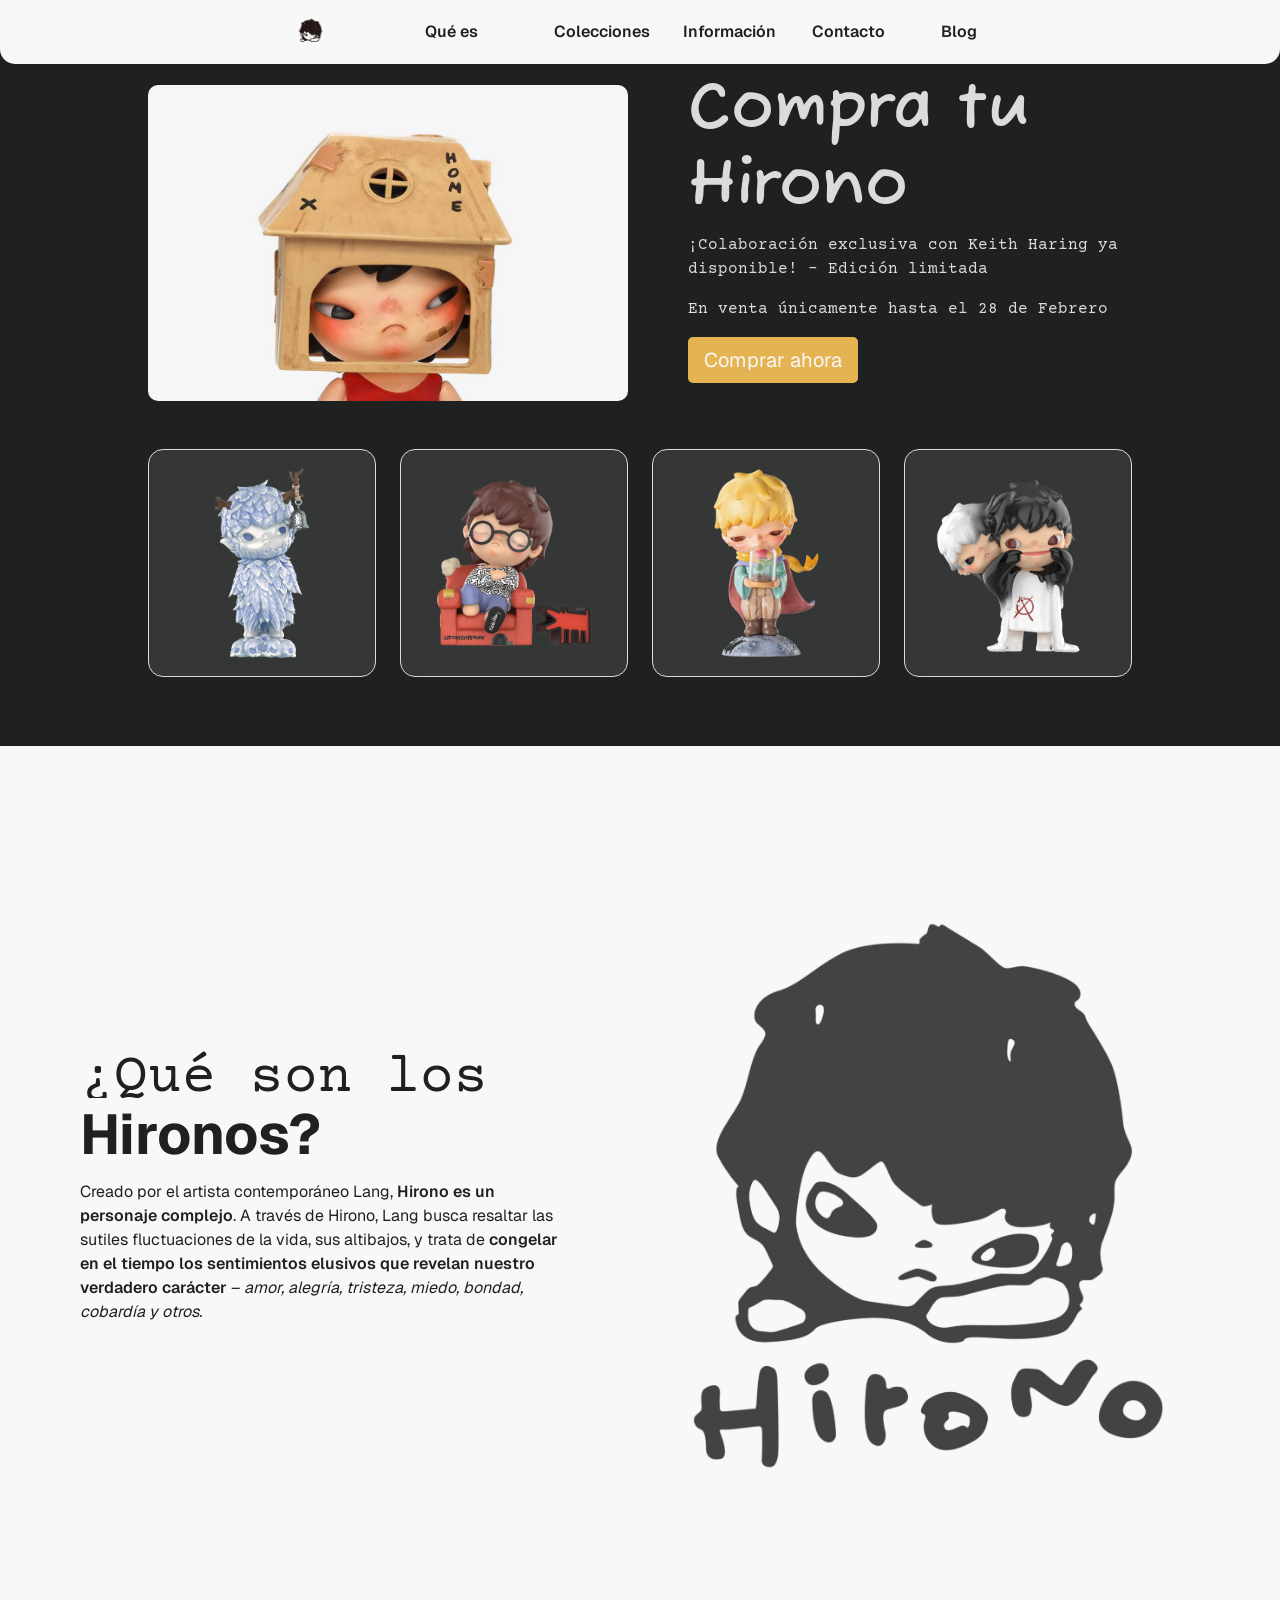
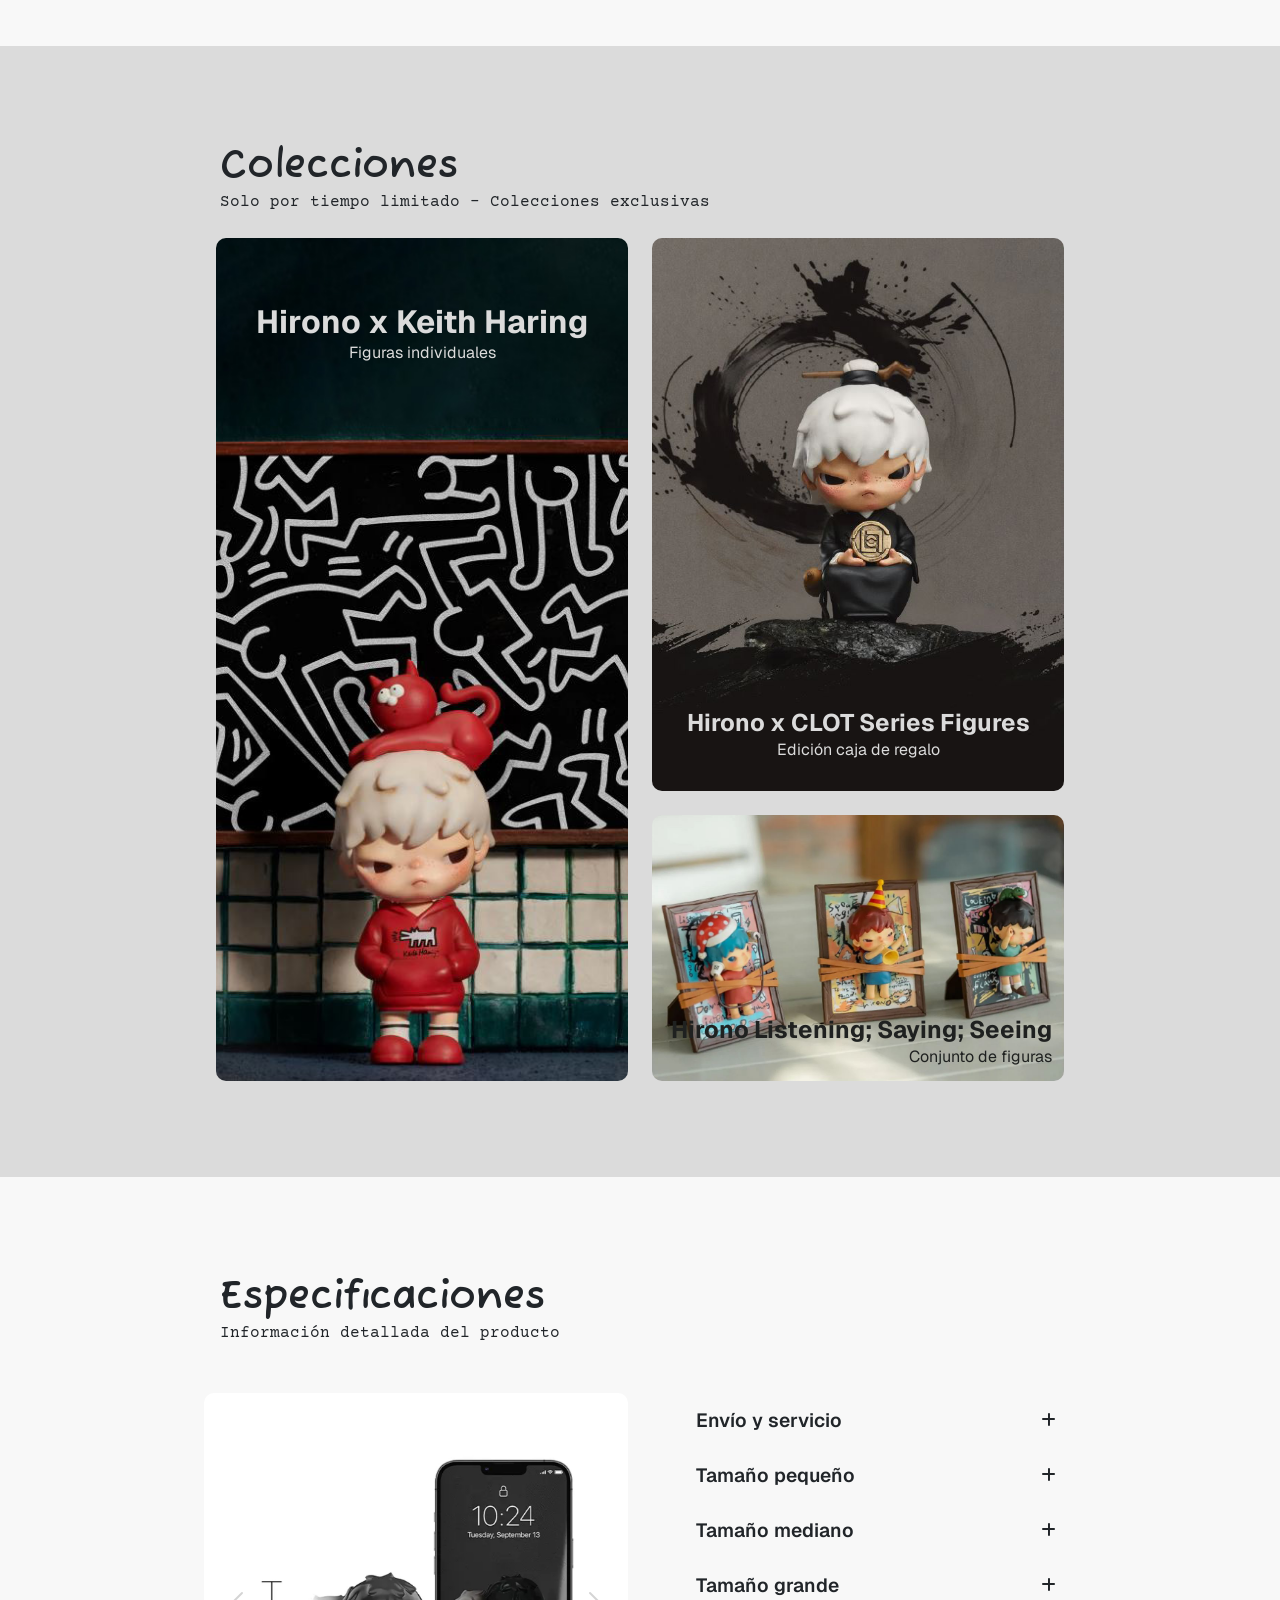
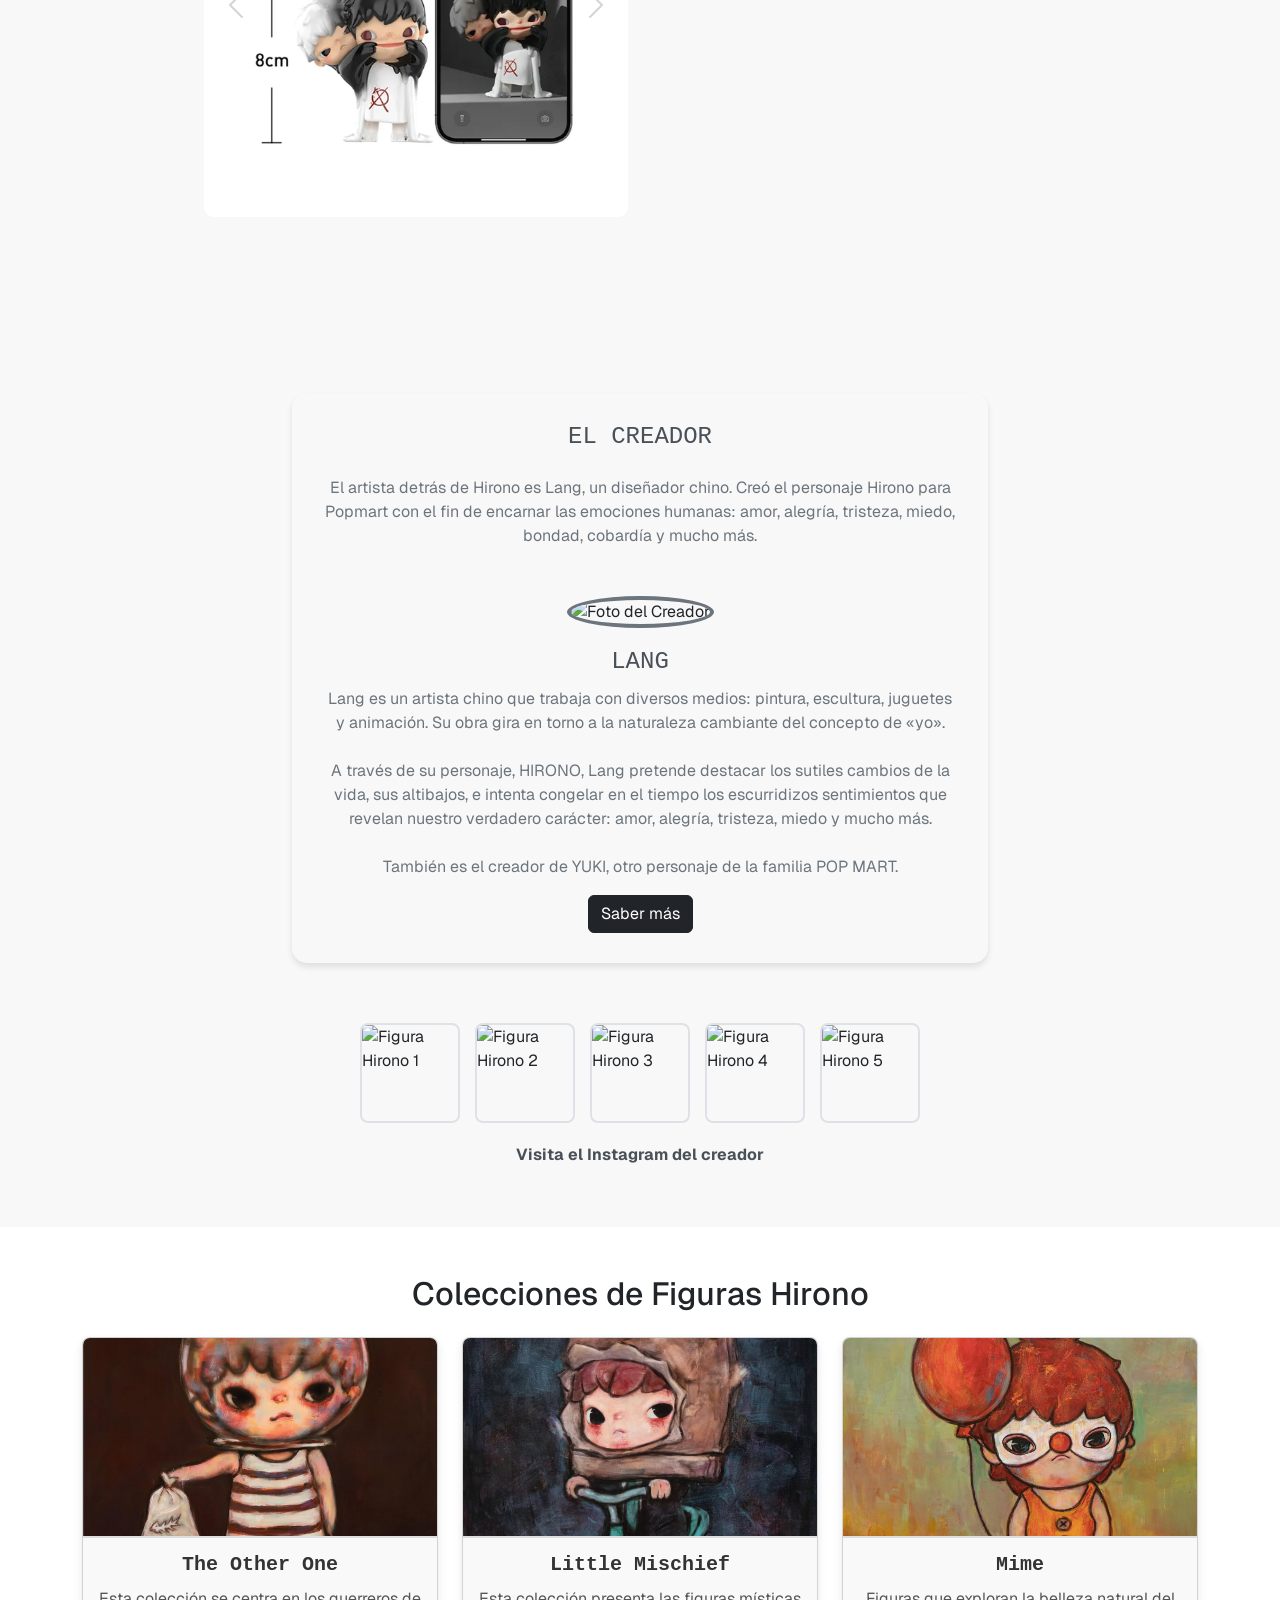
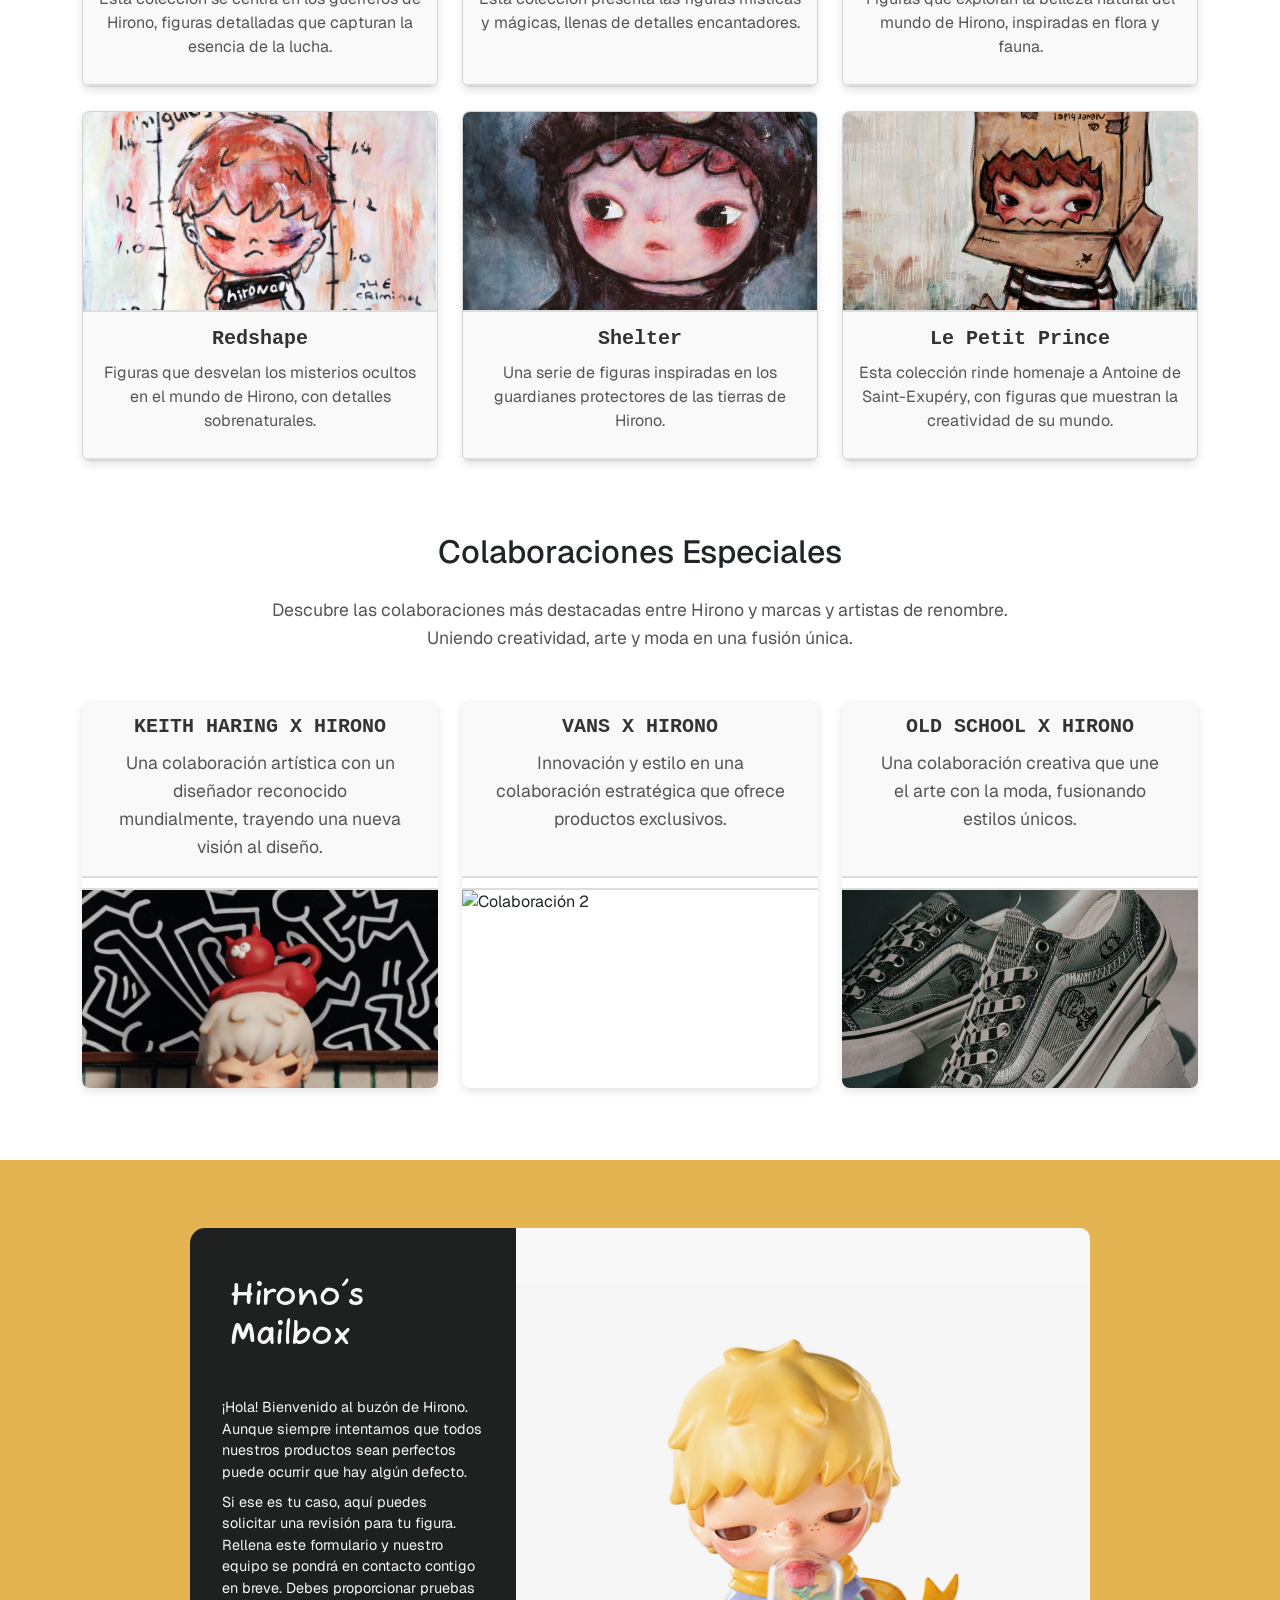
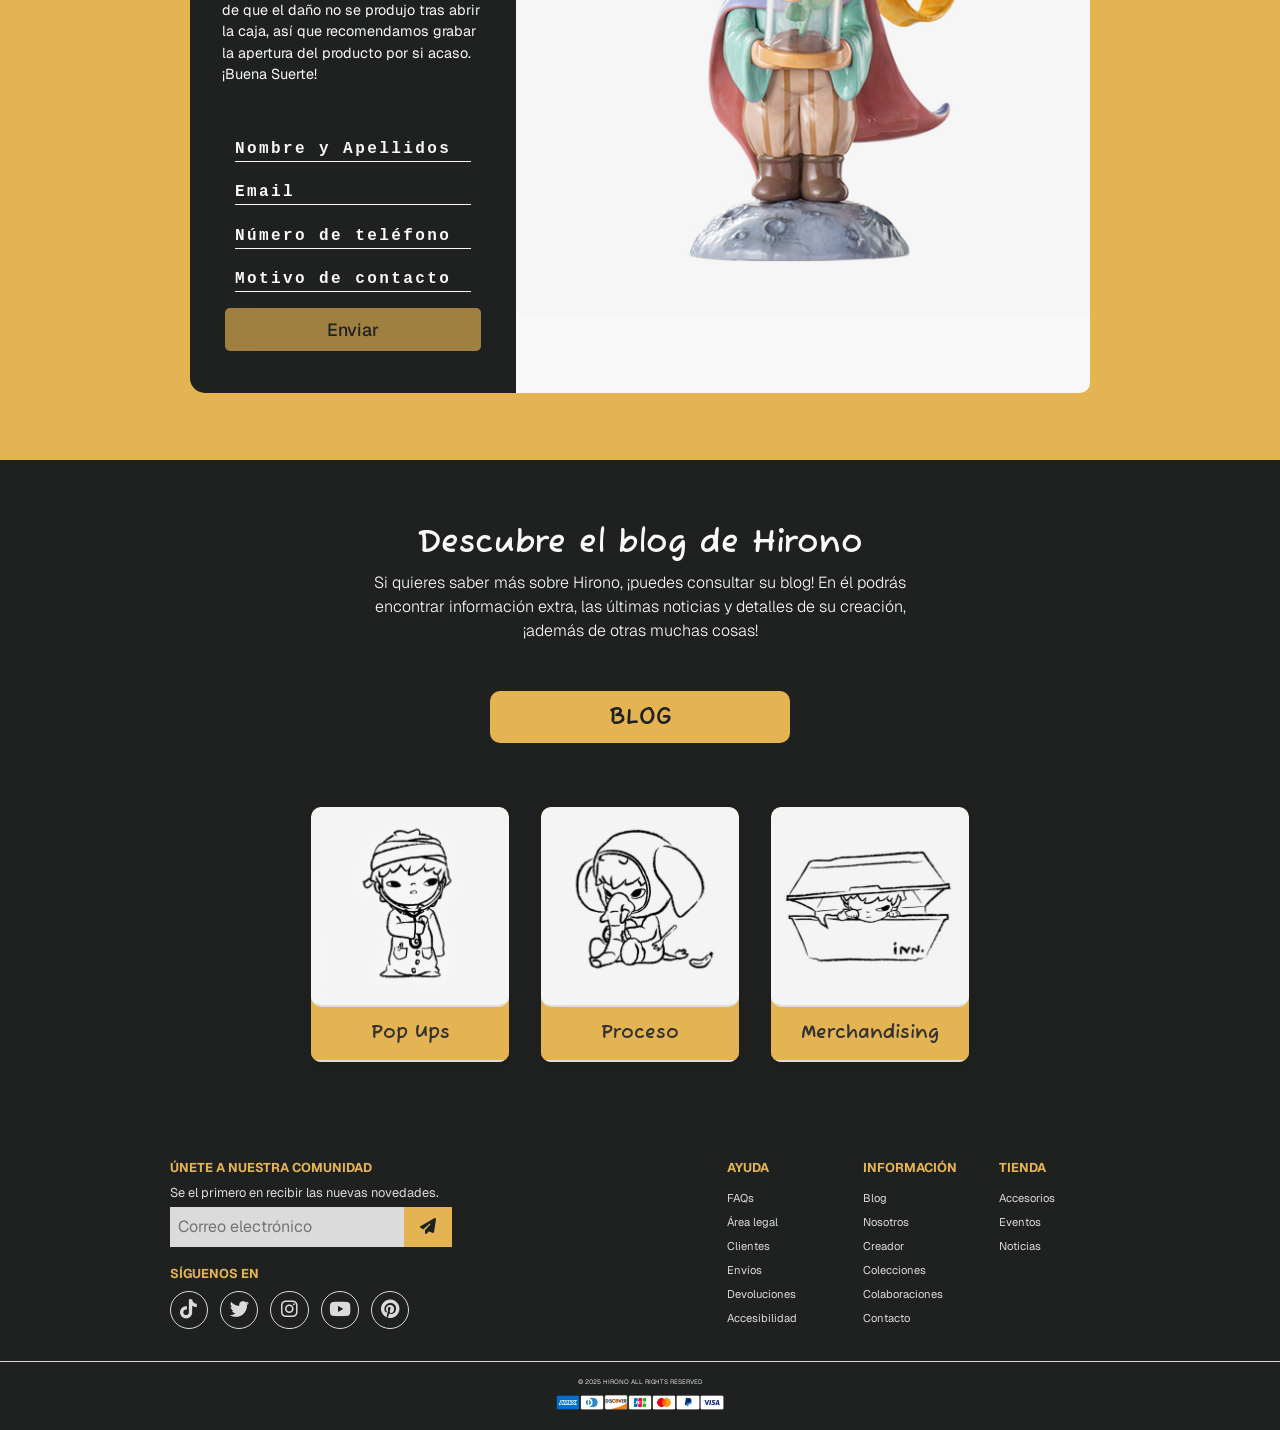
==== commit 33767b5e: "Favicon Producto + Arreglos" ====
--- a/Homepage.html
+++ b/Homepage.html
@@ -162,7 +162,7 @@
                             </div>
                         </div>
                     </div>
-
+                </div>
             </section>
 
             <!-------- ESPECIFICACIONES ------- -->
@@ -212,19 +212,20 @@
                                         </button>
                                     </h4>
                                     <div id="flush-collapseFour" class="accordion-collapse collapse" aria-labelledby="flush-headingFour" data-bs-parent="#accordionFlushExample">
-                                        <div class="accordion-body d-flex align-items-center text-start"><ul class="acordion-ul-interior">
-                                            <li>1. Envío:
-                                                Envío estándar (15-30 días laborables)
-                                                Envío urgente (3-7 días laborables)</li>
-                                            <li>2. Defectos:
-                                                (1) Los artículos limitados no tienen servicio de cambio. Si encuentra un defecto grave en el artículo, póngase en contacto con support@popmart.com, con el número de pedido relacionado y el vídeo de desembalaje de la figurita en un plazo de cinco (5) días a partir de la recepción del producto.
-                                                (2)Por razones de seguridad de la información, póngase en contacto con nosotros con la dirección de correo electrónico que utilizó para realizar el pedido. Un representante del servicio de atención al cliente se pondrá en contacto con usted y le ayudará a resolver el problema.
-                                                (3)Con el fin de evitar cualquier disputa relativa a reembolsos o cambios, se recomienda a los clientes que se graben a sí mismos abriendo el paquete. La grabación
-                                                La grabación en vídeo debe realizarse a más tardar dos días después de la entrega. Un vídeo debe mostrar claramente la hoja de envío, el estado del paquete y los defectos del producto.</li>
-                                            <li>3. Impuestos:
-                                                En el caso de los envíos urgentes internacionales, el comprador correrá con los gastos de derechos de aduana</li>
-                                        </ul>
-
+                                        <div class="accordion-body d-flex align-items-center text-start">
+                                            <ul class="acordion-ul-interior">
+                                                <li>1. Envío:
+                                                    Envío estándar (15-30 días laborables)
+                                                    Envío urgente (3-7 días laborables)</li>
+                                                <li>2. Defectos:
+                                                    (1) Los artículos limitados no tienen servicio de cambio. Si encuentra un defecto grave en el artículo, póngase en contacto con support@popmart.com, con el número de pedido relacionado y el vídeo de desembalaje de la figurita en un plazo de cinco (5) días a partir de la recepción del producto.
+                                                    (2)Por razones de seguridad de la información, póngase en contacto con nosotros con la dirección de correo electrónico que utilizó para realizar el pedido. Un representante del servicio de atención al cliente se pondrá en contacto con usted y le ayudará a resolver el problema.
+                                                    (3)Con el fin de evitar cualquier disputa relativa a reembolsos o cambios, se recomienda a los clientes que se graben a sí mismos abriendo el paquete. La grabación
+                                                    La grabación en vídeo debe realizarse a más tardar dos días después de la entrega. Un vídeo debe mostrar claramente la hoja de envío, el estado del paquete y los defectos del producto.</li>
+                                                <li>3. Impuestos:
+                                                    En el caso de los envíos urgentes internacionales, el comprador correrá con los gastos de derechos de aduana</li>
+                                            </ul>
+                                        </div>
                                     </div>
                                 </div>
                             </div>
@@ -247,6 +248,7 @@
                                                 <li>Material: PVC/ABS</li>
                                             </ul>
                                         </div>
+                                    </div>
                                 </div>
                             </div>
 
@@ -267,6 +269,7 @@
                                                 <li>Tamaño: Altura aprox. 15 cm</li>
                                                 <li>Material: PVC/ABS</li>
                                             </ul>
+                                        </div>
                                     </div>
                                 </div>
                             </div>
@@ -282,17 +285,20 @@
                                         </button>
                                     </h4>
                                     <div id="flush-collapseThree" class="accordion-collapse collapse" aria-labelledby="flush-headingThree" data-bs-parent="#accordionFlushExample">
-                                        <div class="accordion-body d-flex align-items-center text-start"><ul class="acordion-ul-interior">
-                                            <li>Marca: Hirono</li>
-                                            <li>Tamaño: Altura aprox. 17,5 cm</li>
-                                            <li>Material: PVC/ABS/Hardware</li>
-                                        </ul>
-                                    </div>
-                                </div>
-                            </div>
-
-                        </div>
-                    </div>
+                                        <div class="accordion-body d-flex align-items-center text-start">
+                                            <ul class="acordion-ul-interior">   
+                                                <li>Marca: Hirono</li>
+                                                <li>Tamaño: Altura aprox. 17,5 cm</li>
+                                                <li>Material: PVC/ABS/Hardware</li>
+                                            </ul>
+                                        </div>
+                                    </div>
+                                </div>
+                            </div>
+
+                        </div>
+                    </div>
+                </div>
             </section>
 
 
@@ -474,7 +480,7 @@
                             Enviar
                         </button>
                         
-                        <div class="modal fade modal__contacto" id="exampleModal" tabindex="-1" aria-labelledby="exampleModalLabel" aria-hidden="true">
+                        <div class="modal fade modal__contacto" id="exampleModal" tabindex="-1" aria-labelledby="submit" aria-hidden="true">
                             <div class="modal-dialog">
                                 <div class="modal-content">
                                     <img src="Resources/Homepage/hirono_modal.png" alt="">
--- a/css/Homepage.css
+++ b/css/Homepage.css
@@ -1200,6 +1200,7 @@
     background-color: var(--mustard);
     color: var(--black);
     border-radius: 10px;
+    height: auto;
     margin: 1rem;
     transition: 0.3s ease-in-out;
 }
@@ -1219,6 +1220,10 @@
     font-weight: 700;
     font-size: 1.2rem;
     margin-bottom: 0;
+}
+
+.card__redirection > .card-body {
+    background-color: var(--mustard);
 }
 
 .redirection__btn {
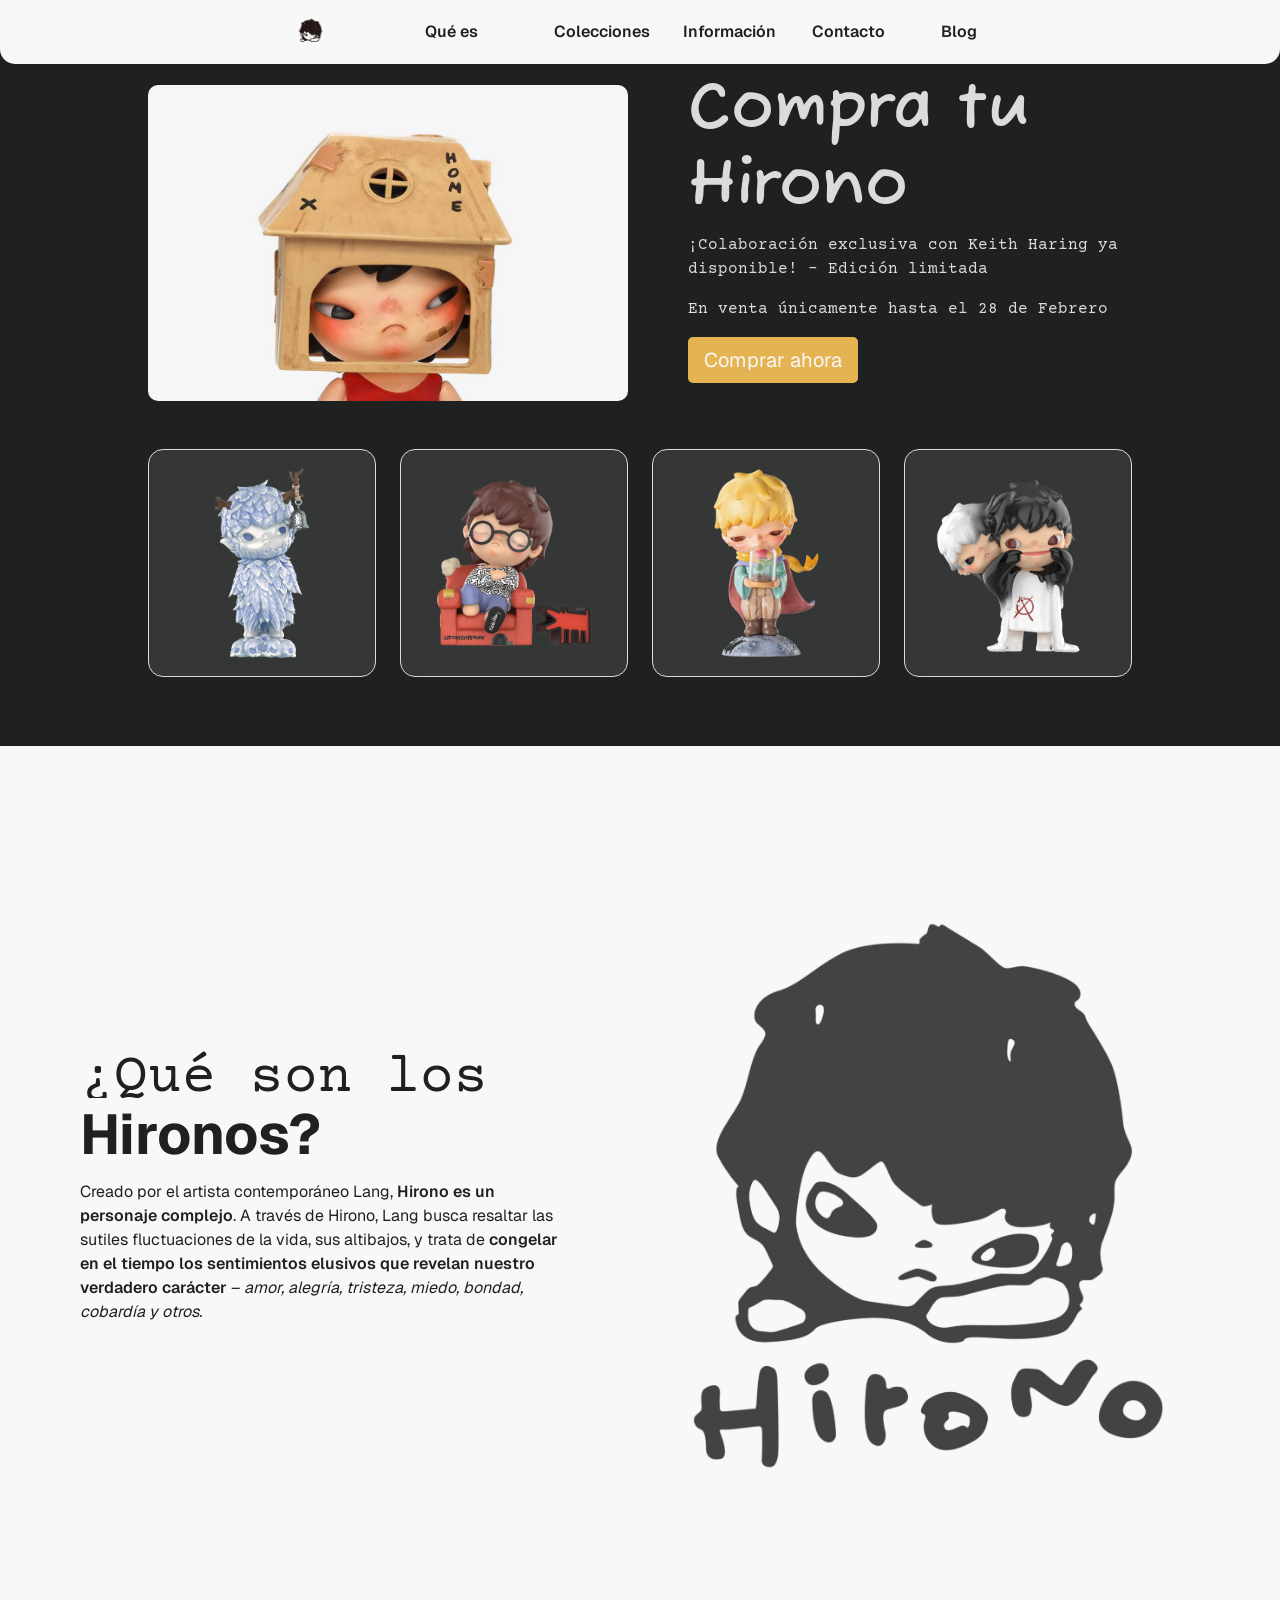
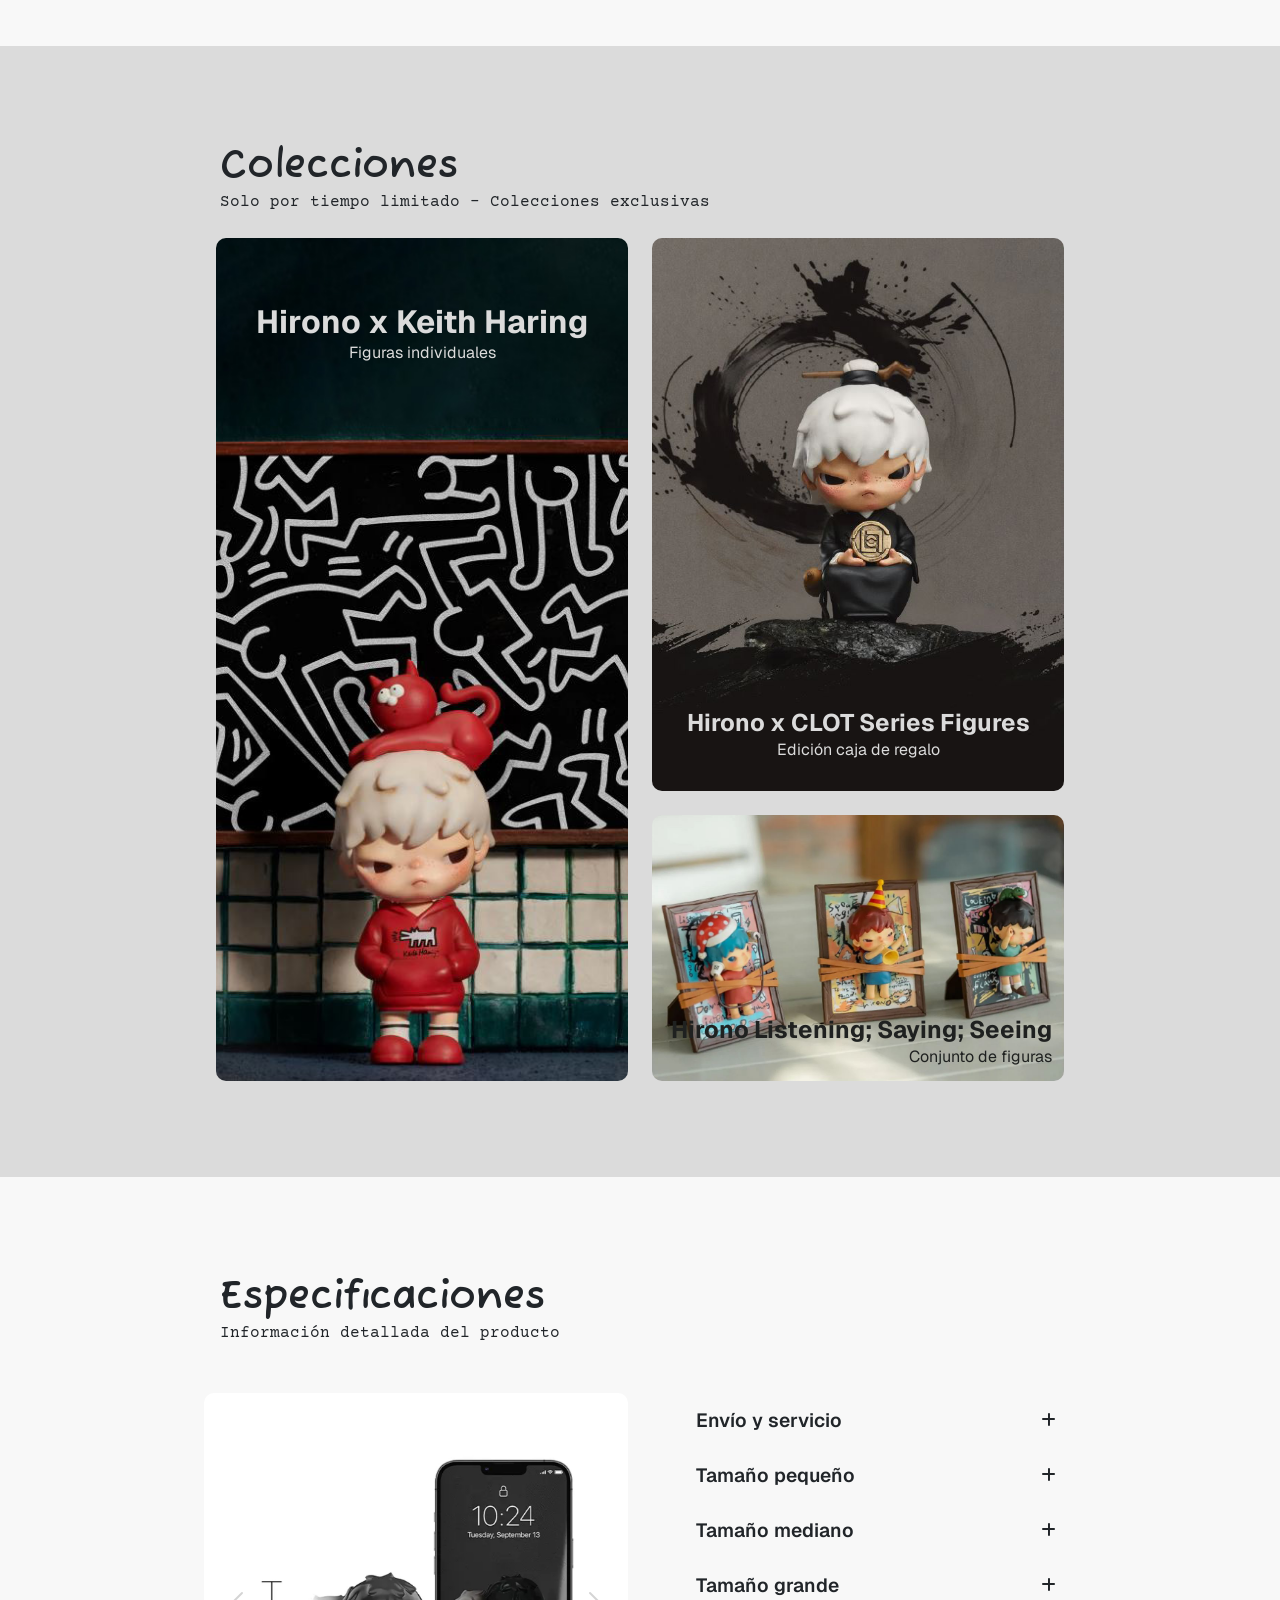
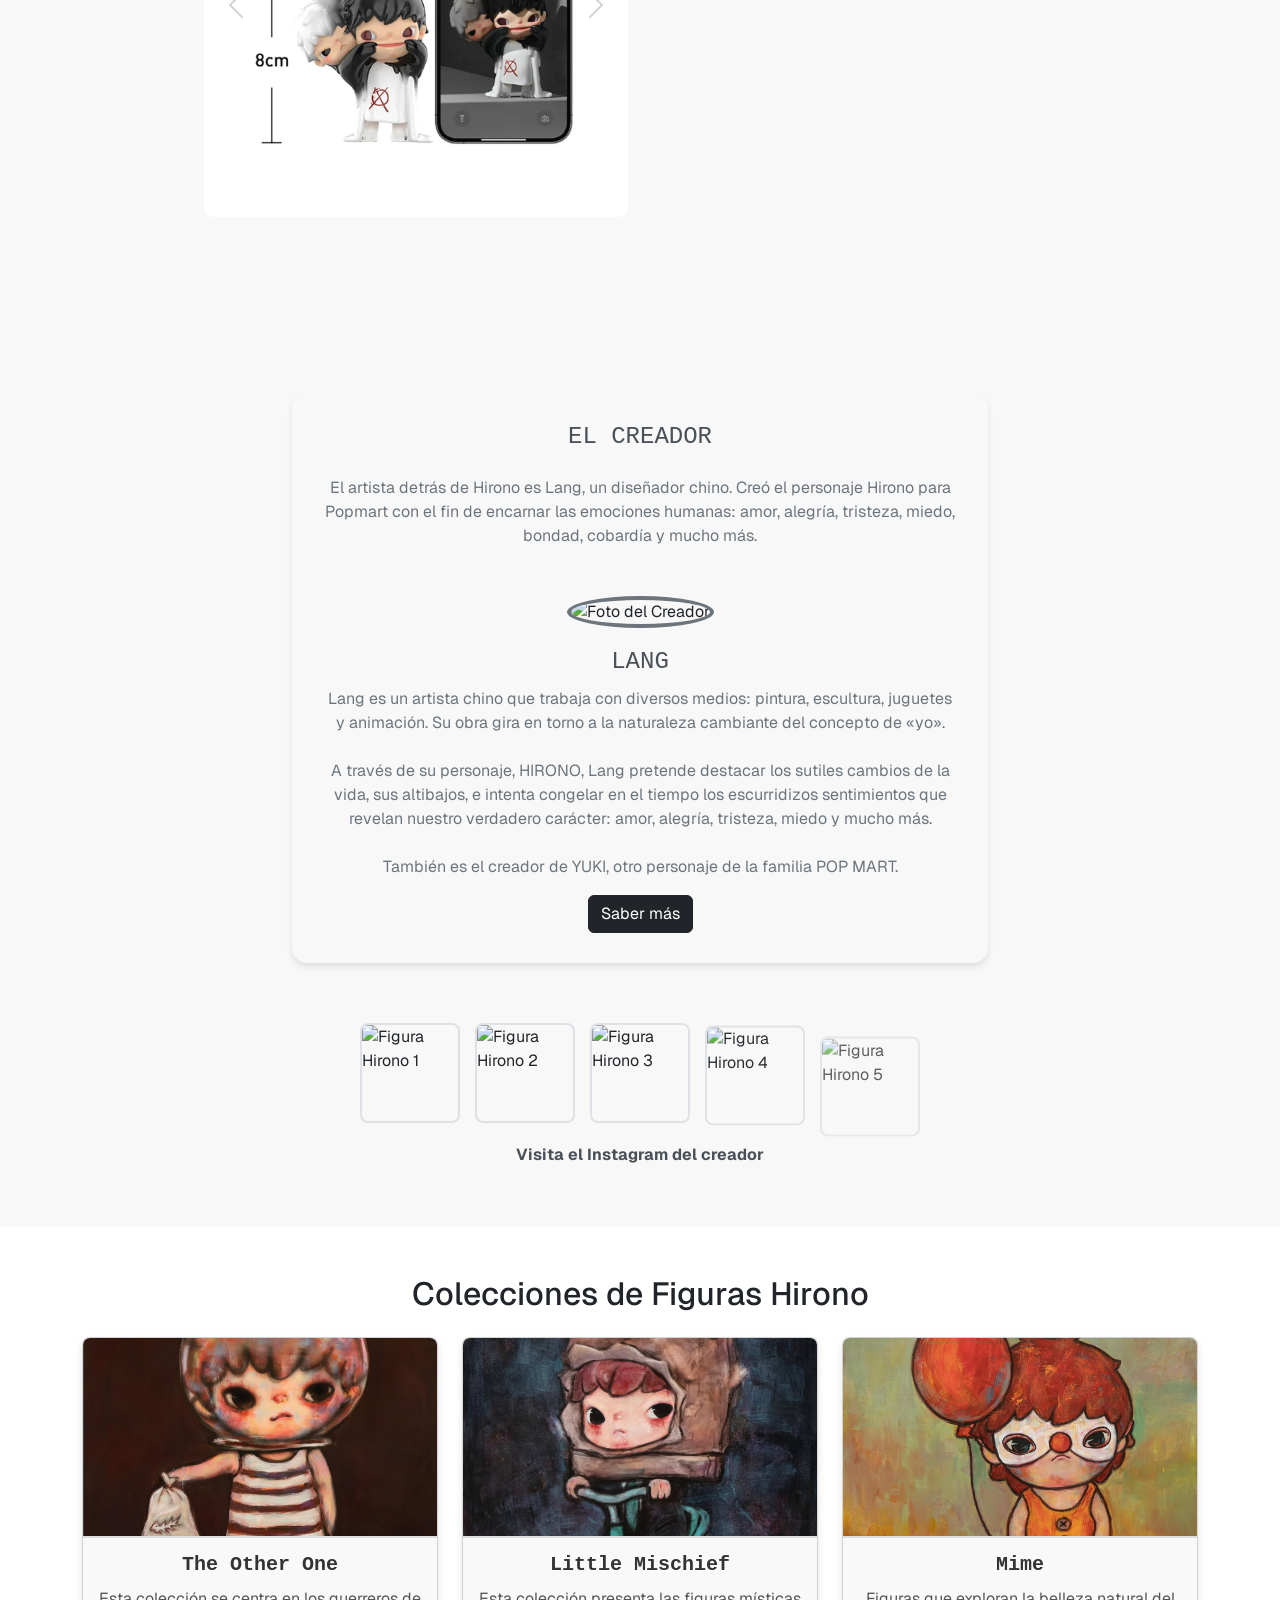
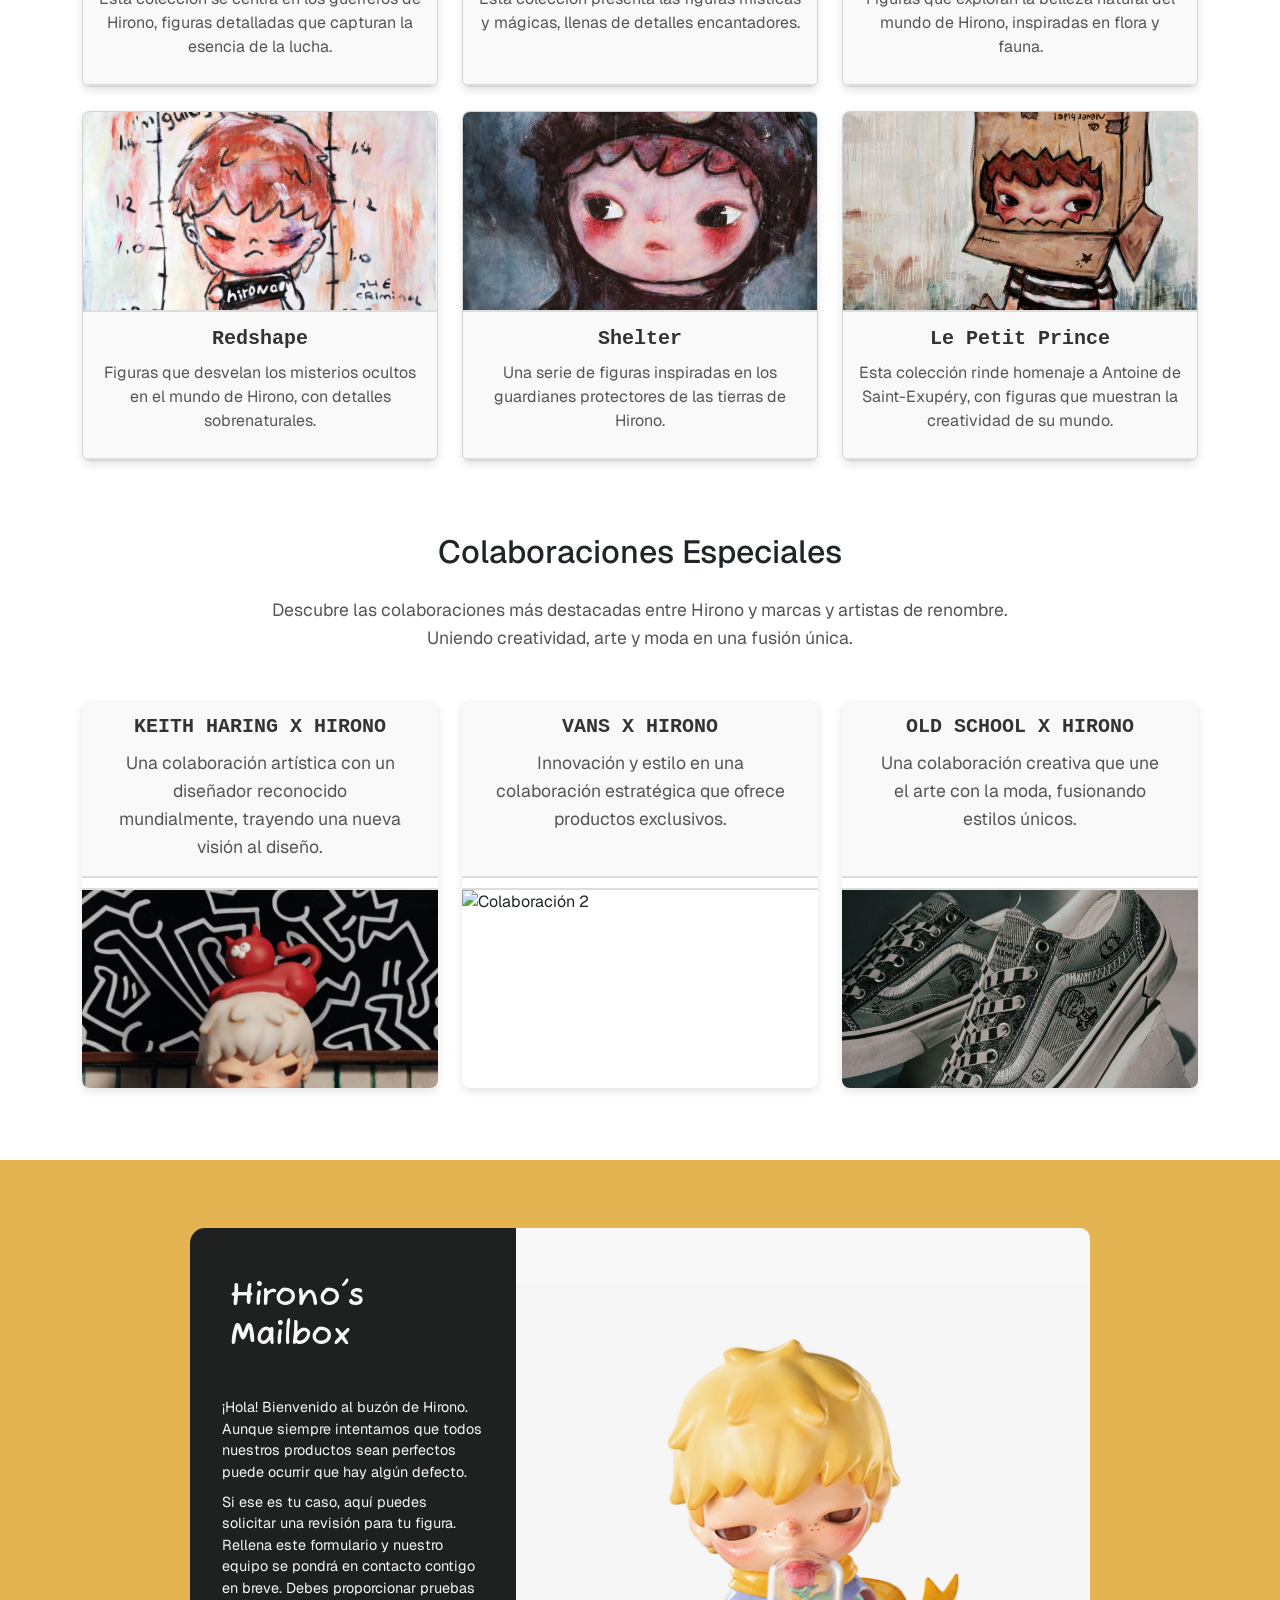
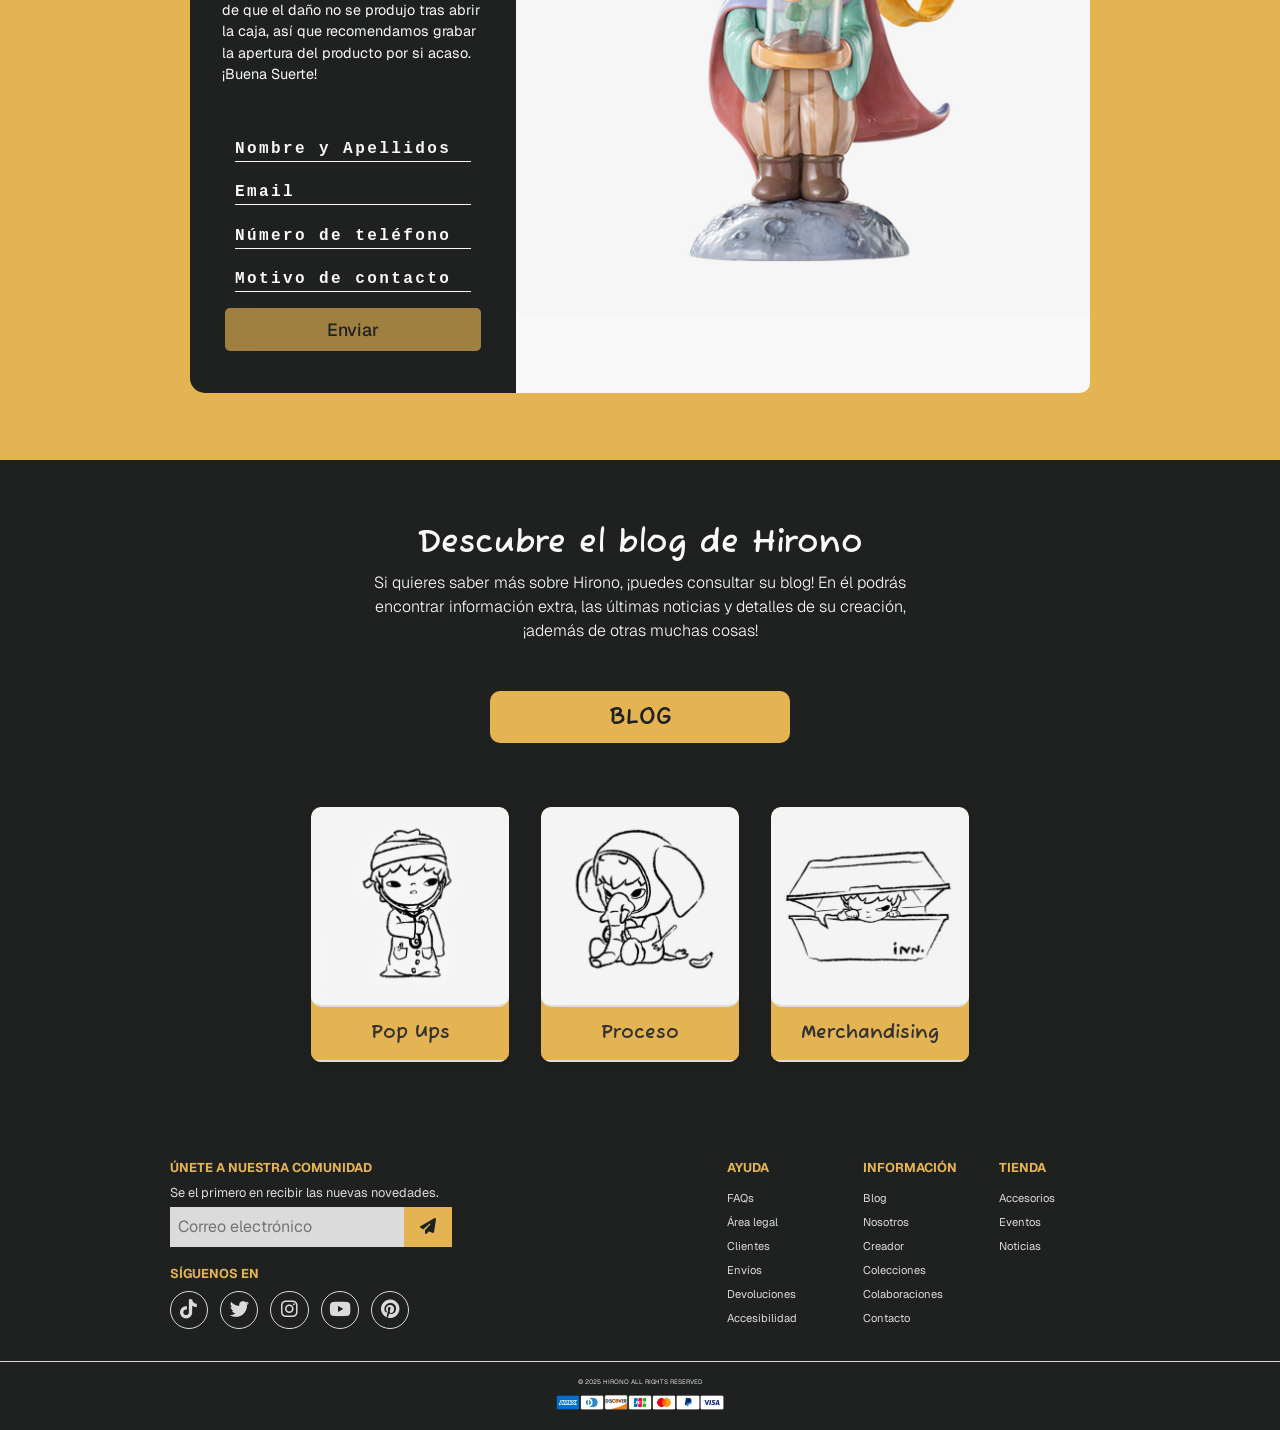
==== commit 03fb5f52: "GSAP en la HomePage" ====
--- a/Homepage.html
+++ b/Homepage.html
@@ -115,7 +115,9 @@
                 <div class="info__descripcion__contenido">
                     <div class="info__descripcion__texto">
                         <h2 class="info__descripcion__titulo">¿Qué son los <b>Hironos?</b></h2>
-                        <p class="info__descripcion__parrafo">Creado por el artista contemporáneo Lang, <b>Hirono es un personaje complejo</b>. A través de Hirono, Lang busca resaltar las sutiles fluctuaciones de la vida, sus altibajos, y trata de <b>congelar en el tiempo los sentimientos elusivos que revelan nuestro verdadero carácter</b> – <i>amor, alegría, tristeza, miedo, bondad, cobardía y otros.</i></p>
+                        <p class="info__descripcion__parrafo">
+                            Creado por el artista contemporáneo Lang, <b>Hirono es un personaje complejo</b>. A través de Hirono, Lang busca resaltar las sutiles fluctuaciones de la vida, sus altibajos, y trata de <b>congelar en el tiempo los sentimientos elusivos que revelan nuestro verdadero carácter</b> – <i>amor, alegría, tristeza, miedo, bondad, cobardía y otros.</i>
+                        </p>
                     </div>
                     <div class="info__descripcion__imagen">
                         <img src="Resources/Homepage/Homepage_Intro/logo-descripcion.gif" alt="">
@@ -310,16 +312,16 @@
                         <div class="col-md-8">
                             <div class="hirono-profile">
                                 <h2 class="text-center mb-4">EL CREADOR</h2>
-                                <p class="text-center mb-5">El artista detrás de Hirono es Lang, un diseñador chino. Creó el personaje Hirono para Popmart con el fin de encarnar las emociones humanas: amor, alegría, tristeza, miedo, bondad, cobardía y mucho más.</p>
-                                <img src="Resources/Homepage/Homepage_Creador/LANG.jpg" alt="Foto del Creador">
+                                <p class="text-center mb-5">
+                                    El artista detrás de Hirono es Lang, un diseñador chino. Creó el personaje Hirono para Popmart con el fin de encarnar las emociones humanas: amor, alegría, tristeza, miedo, bondad, cobardía y mucho más.
+                                </p>
+                                <img src="Resources/Homepage/Homepage_Creador/LANG.jpg" alt="Foto del Creador" class="creator-image">
                                 <h2>LANG</h2>
                                 <p>
                                     Lang es un artista chino que trabaja con diversos medios: pintura, escultura, juguetes y animación. Su obra gira en torno a la naturaleza cambiante del concepto de «yo».
-                                    <br>
-                                    <br>
+                                    <br><br>
                                     A través de su personaje, HIRONO, Lang pretende destacar los sutiles cambios de la vida, sus altibajos, e intenta congelar en el tiempo los escurridizos sentimientos que revelan nuestro verdadero carácter: amor, alegría, tristeza, miedo y mucho más.
-                                    <br>
-                                    <br>
+                                    <br><br>
                                     También es el creador de YUKI, otro personaje de la familia POP MART.
                                 </p>
                                 <button class="btn btn-dark mt-3" onclick="learnMore()">Saber más</button>
@@ -327,17 +329,17 @@
                         </div>
                     </div>
                     <div class="gallery">
-                        <img src="Resources/Homepage/Homepage_Creador/foto_ig_h_1.jpg" alt="Figura Hirono 1">
-                        <img src="Resources/Homepage/Homepage_Creador/foto_ig_h_2.jpg" alt="Figura Hirono 2">
-                        <img src="Resources/Homepage/Homepage_Creador/foto_ig_h_3.jpg" alt="Figura Hirono 3">
-                        <img src="Resources/Homepage/Homepage_Creador/foto_ig_h_4.jpg" alt="Figura Hirono 4">
-                        <img src="Resources/Homepage/Homepage_Creador/foto_ig_h_5.jpg" alt="Figura Hirono 5">
+                        <img src="Resources/Homepage/Homepage_Creador/foto_ig_h_1.jpg" alt="Figura Hirono 1" class="gallery-image">
+                        <img src="Resources/Homepage/Homepage_Creador/foto_ig_h_2.jpg" alt="Figura Hirono 2" class="gallery-image">
+                        <img src="Resources/Homepage/Homepage_Creador/foto_ig_h_3.jpg" alt="Figura Hirono 3" class="gallery-image">
+                        <img src="Resources/Homepage/Homepage_Creador/foto_ig_h_4.jpg" alt="Figura Hirono 4" class="gallery-image">
+                        <img src="Resources/Homepage/Homepage_Creador/foto_ig_h_5.jpg" alt="Figura Hirono 5" class="gallery-image">
                     </div>
                     <div class="instagram-link">
                         <a href="https://www.instagram.com/langswork/" target="_blank">Visita el Instagram del creador</a>
                     </div>
                 </div>
-                </section>
+            </section>
 
             <!-------- COLECCIONES------- -->
 
--- a/css/Homepage.css
+++ b/css/Homepage.css
@@ -1580,4 +1580,5 @@
     .footer_question {
         gap: 9.9rem;
     }
-}+}
+
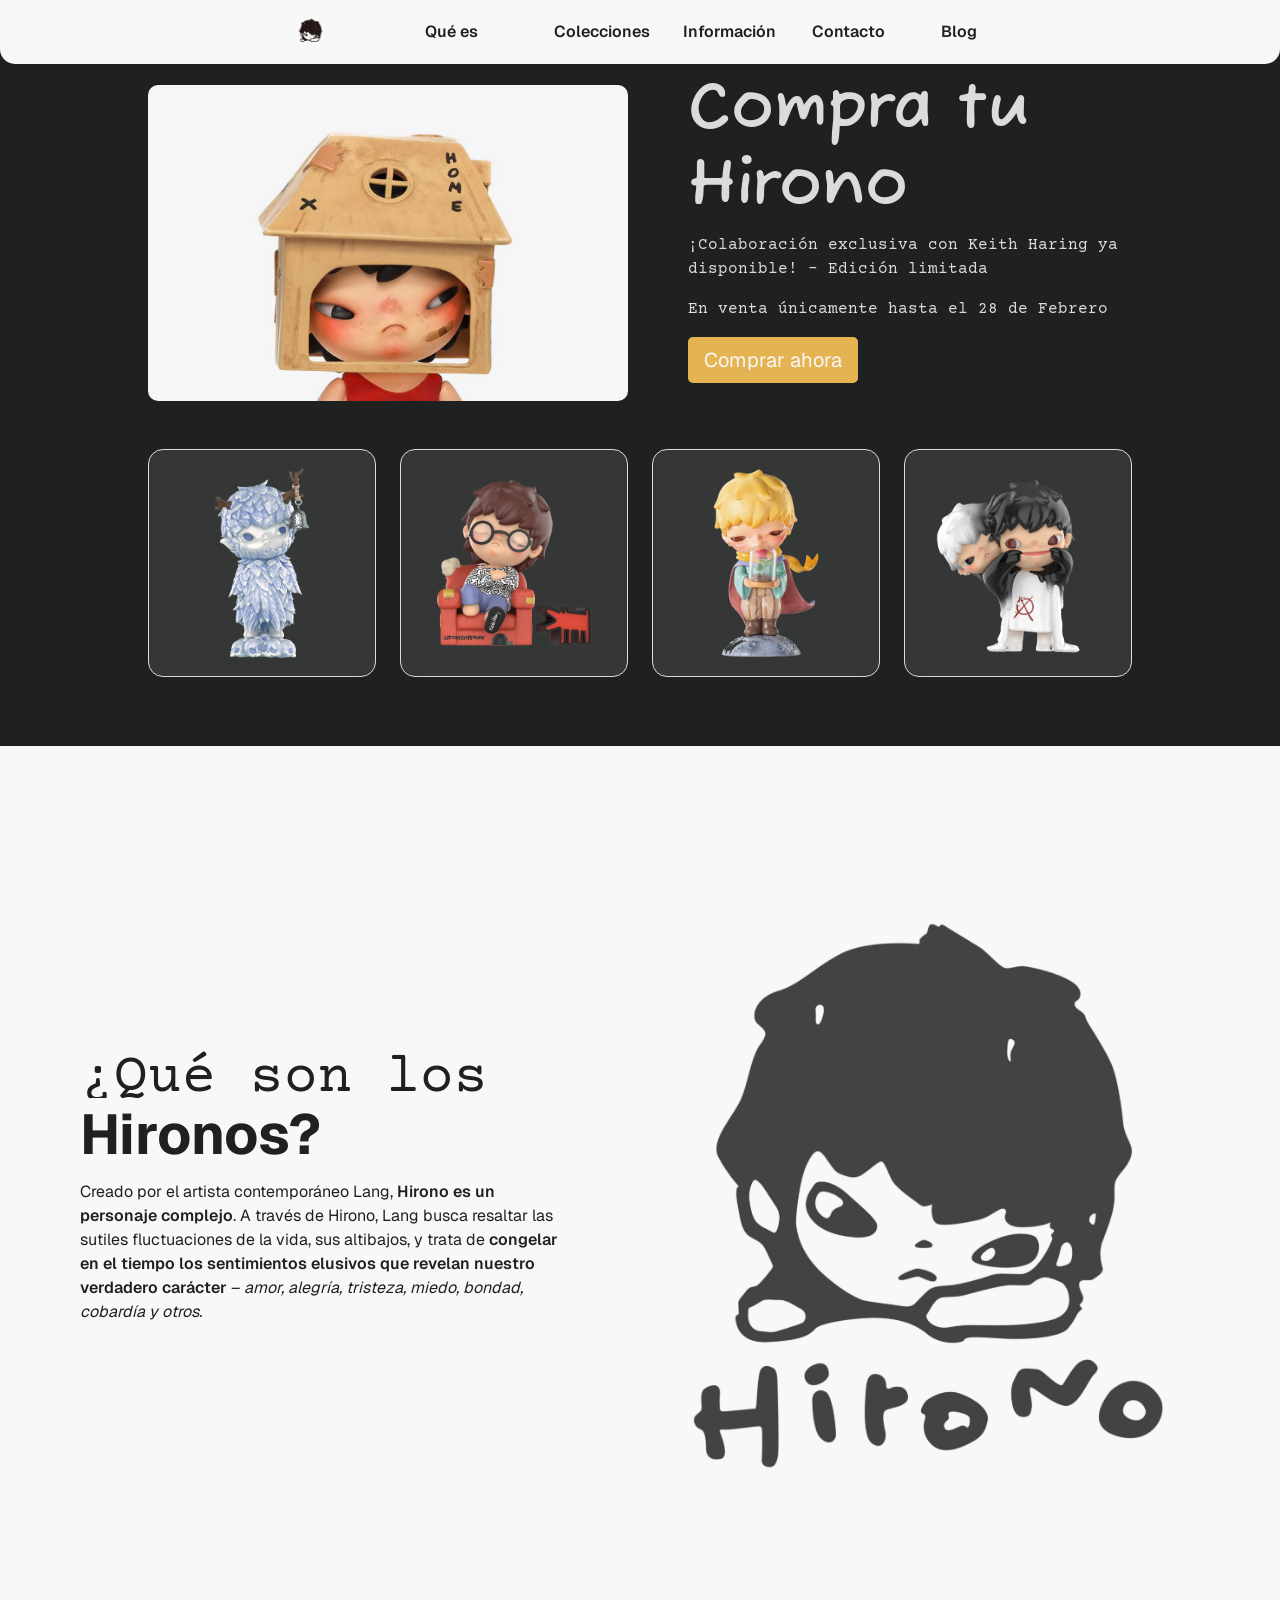
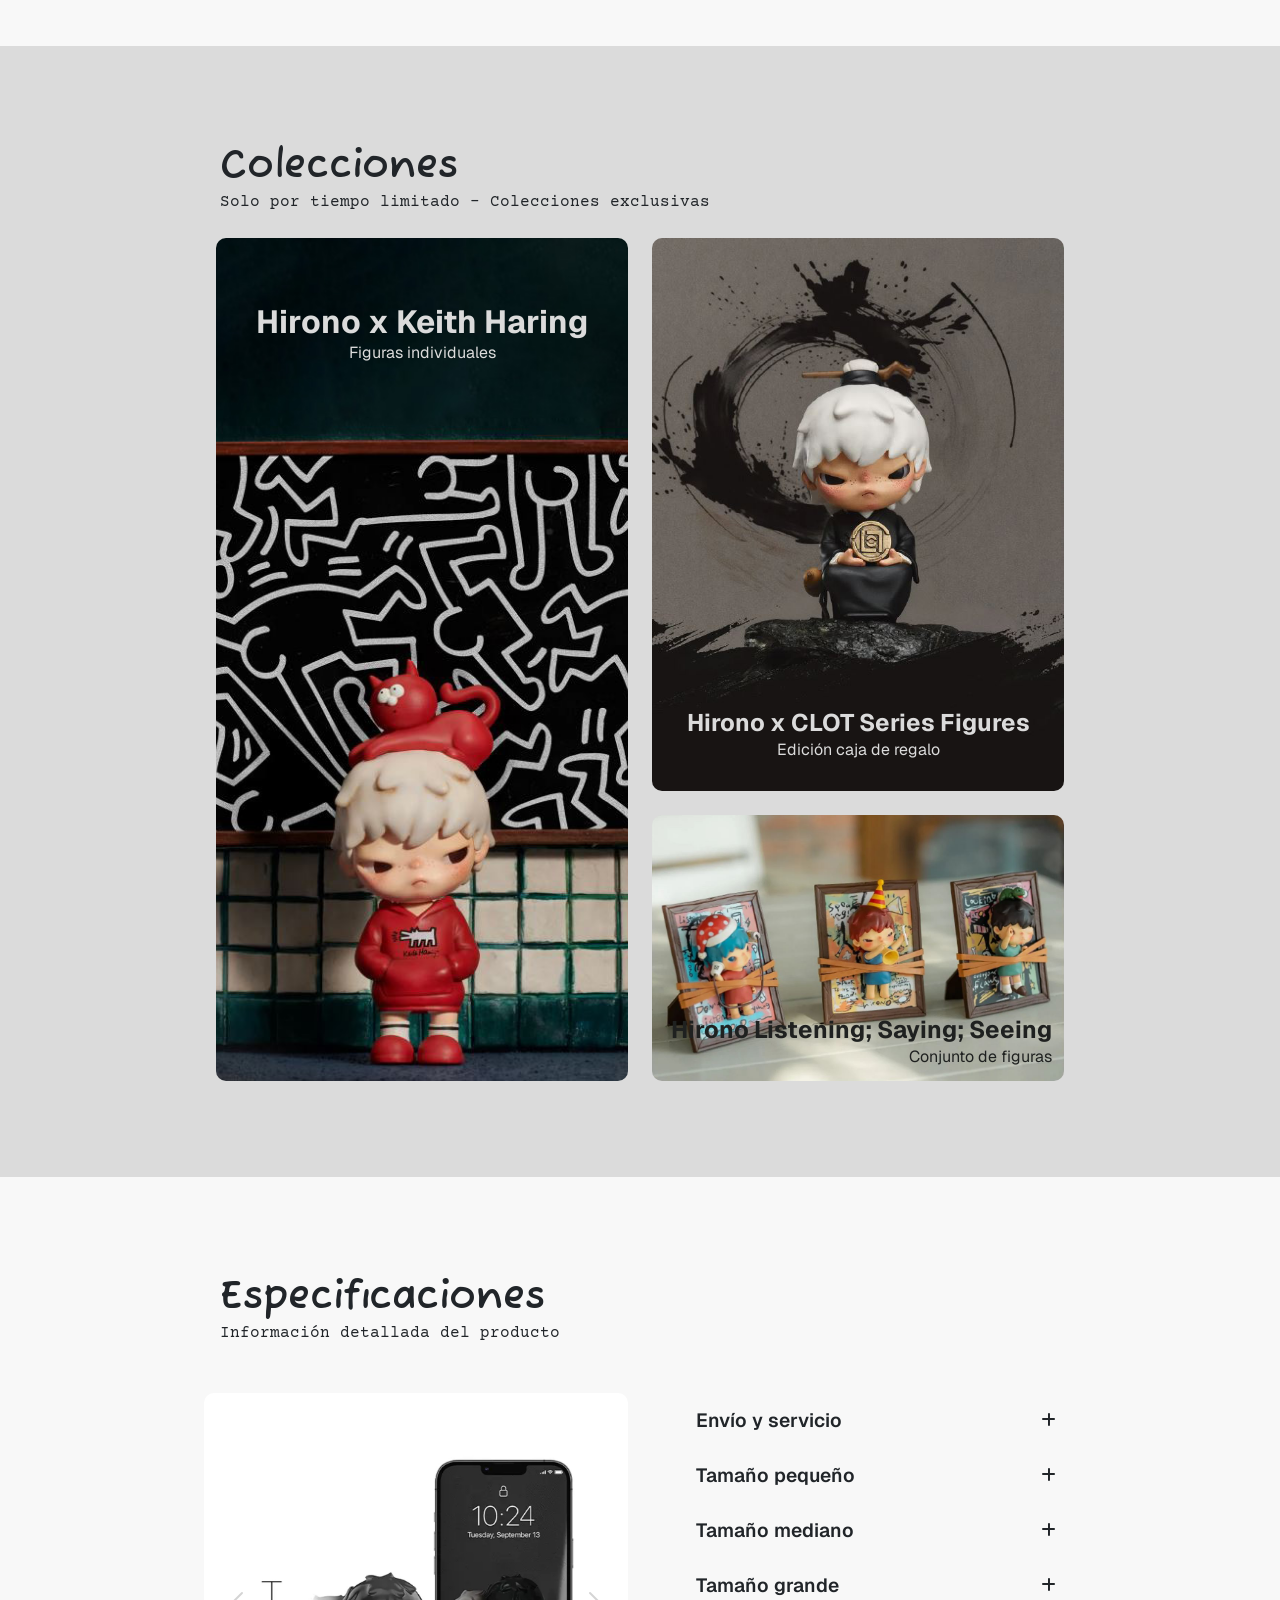
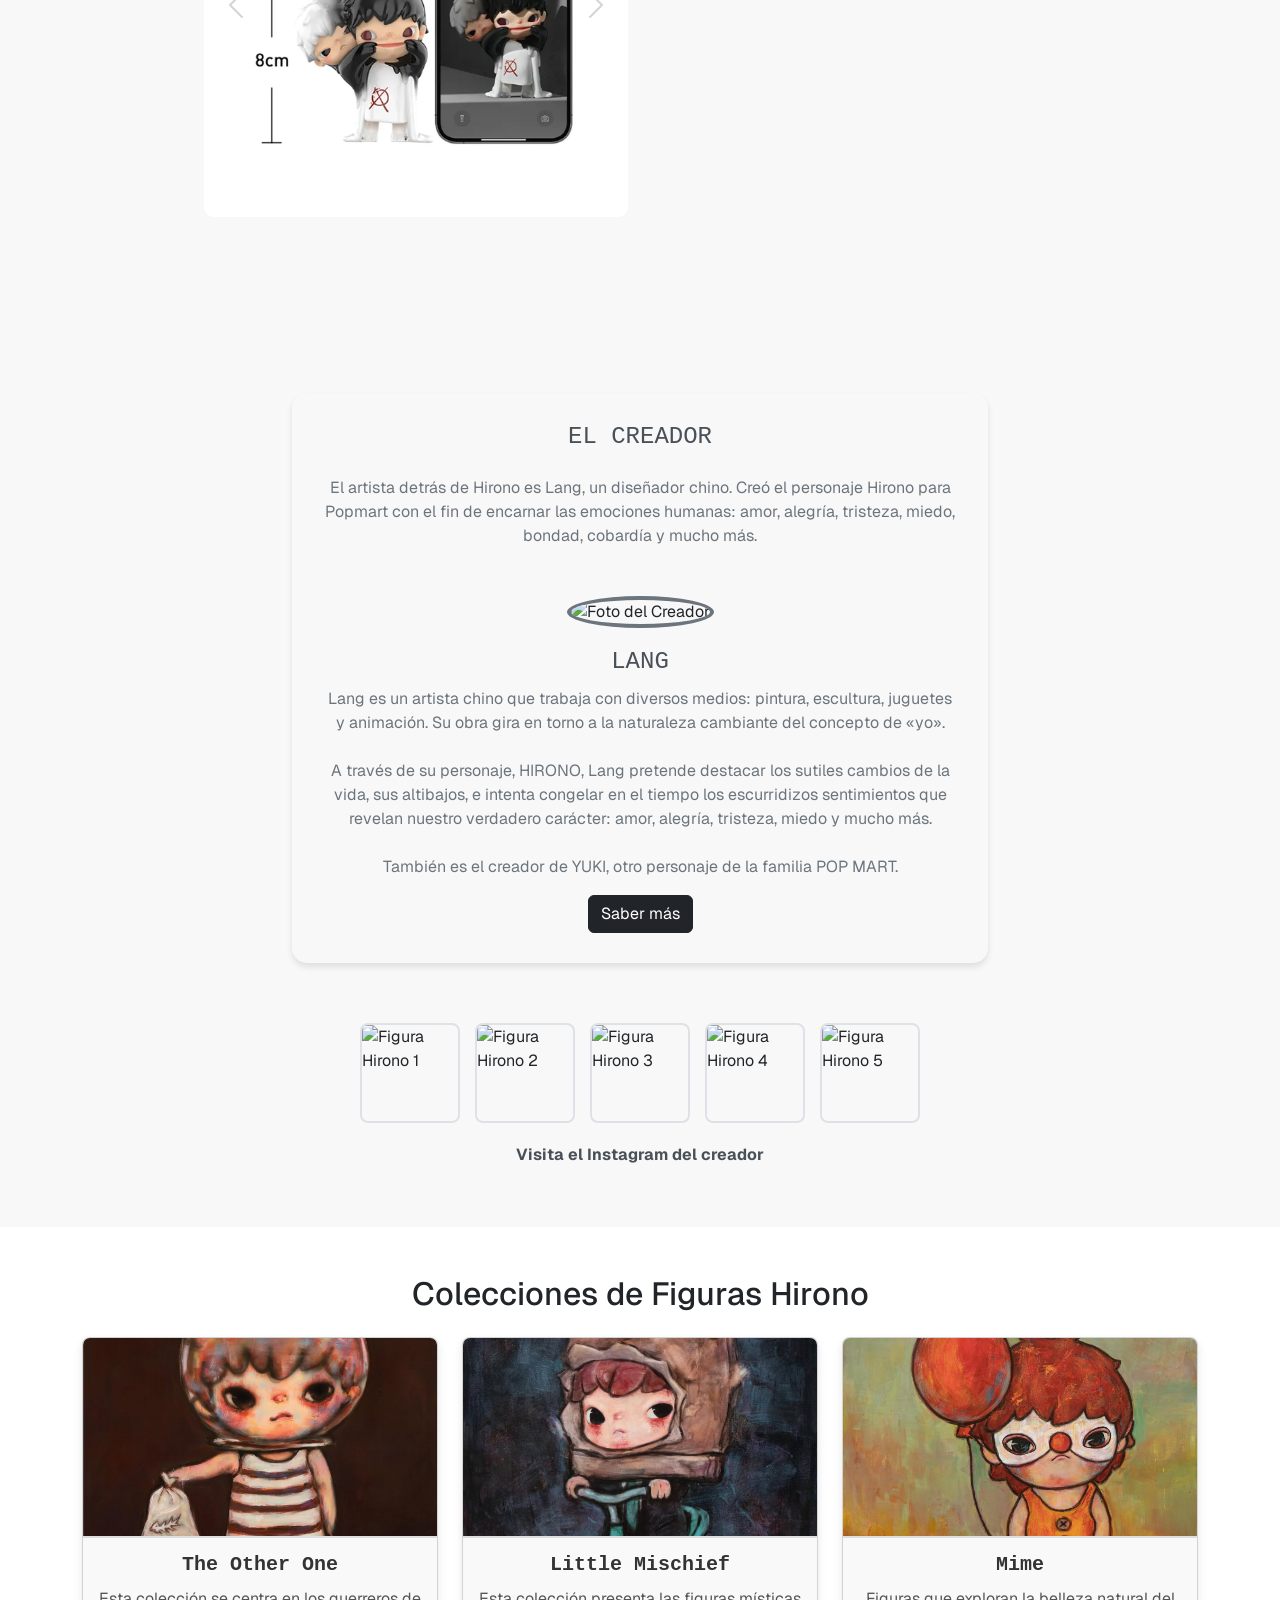
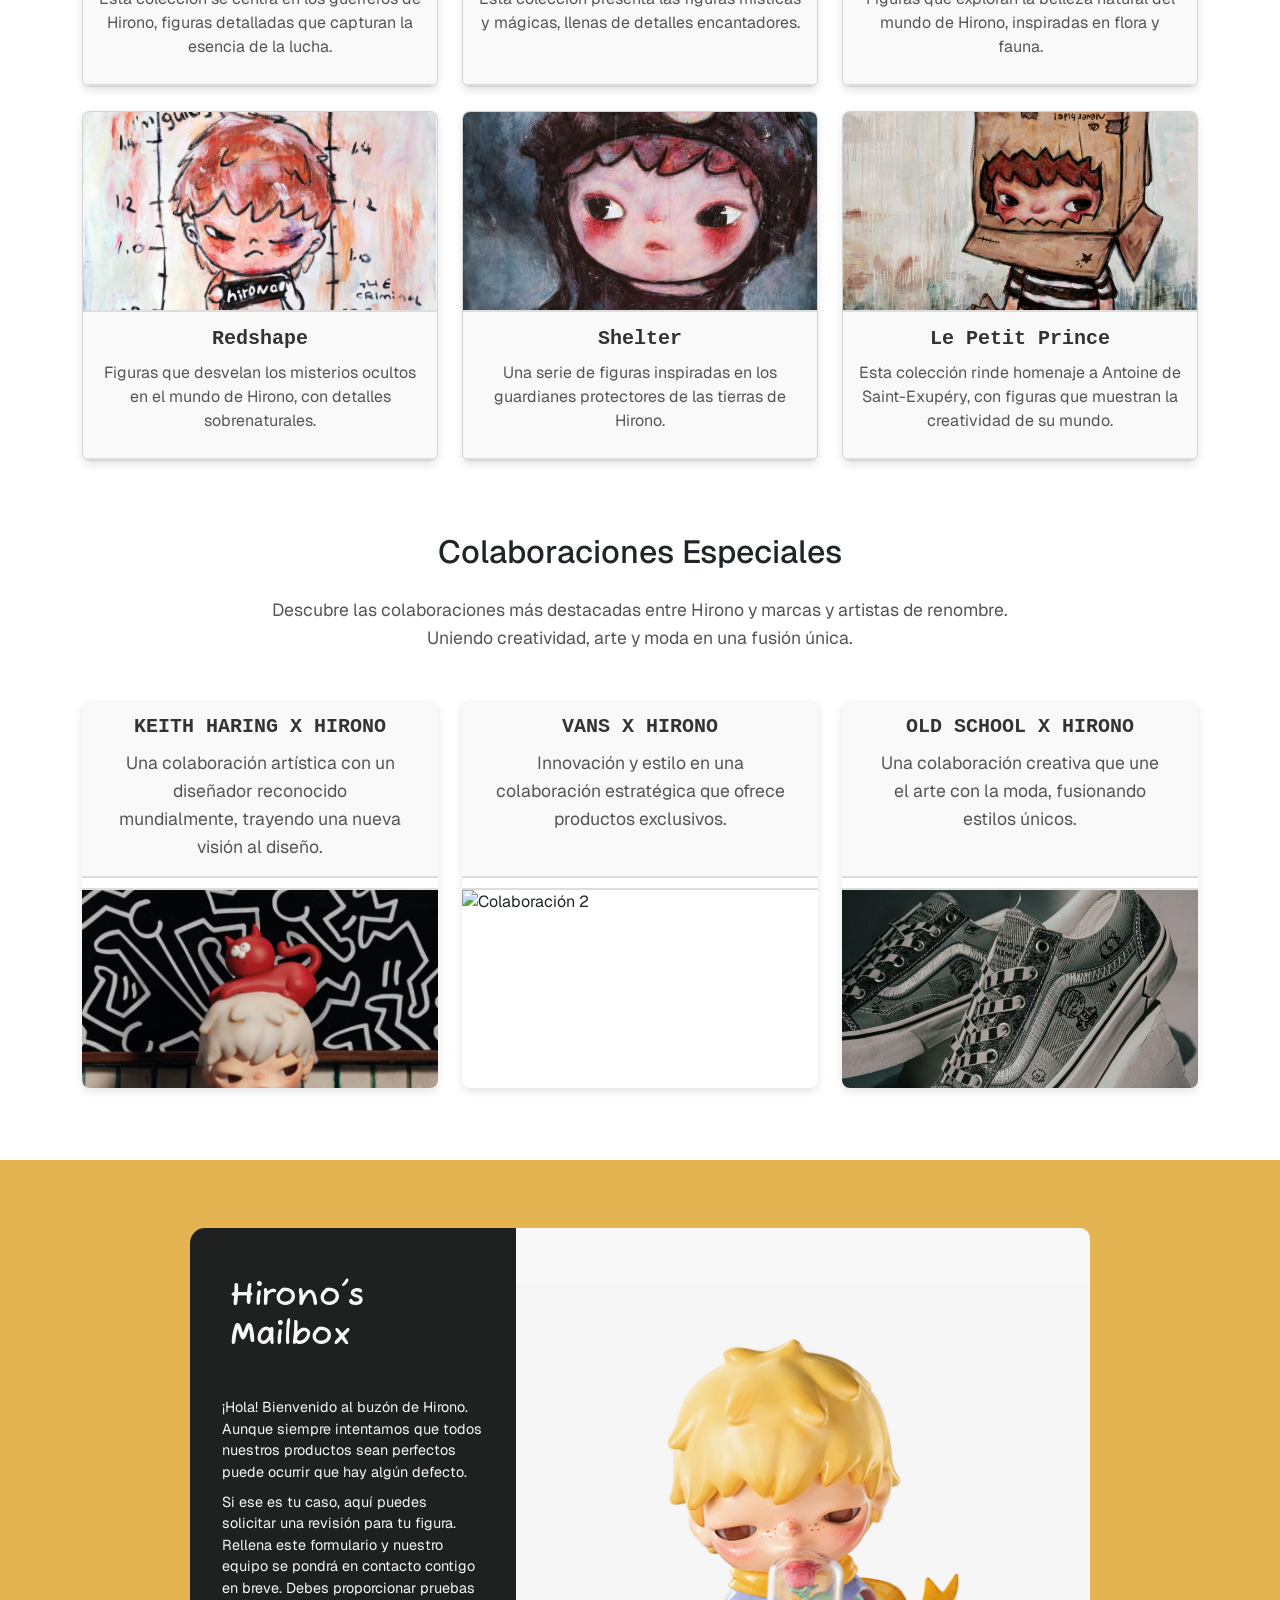
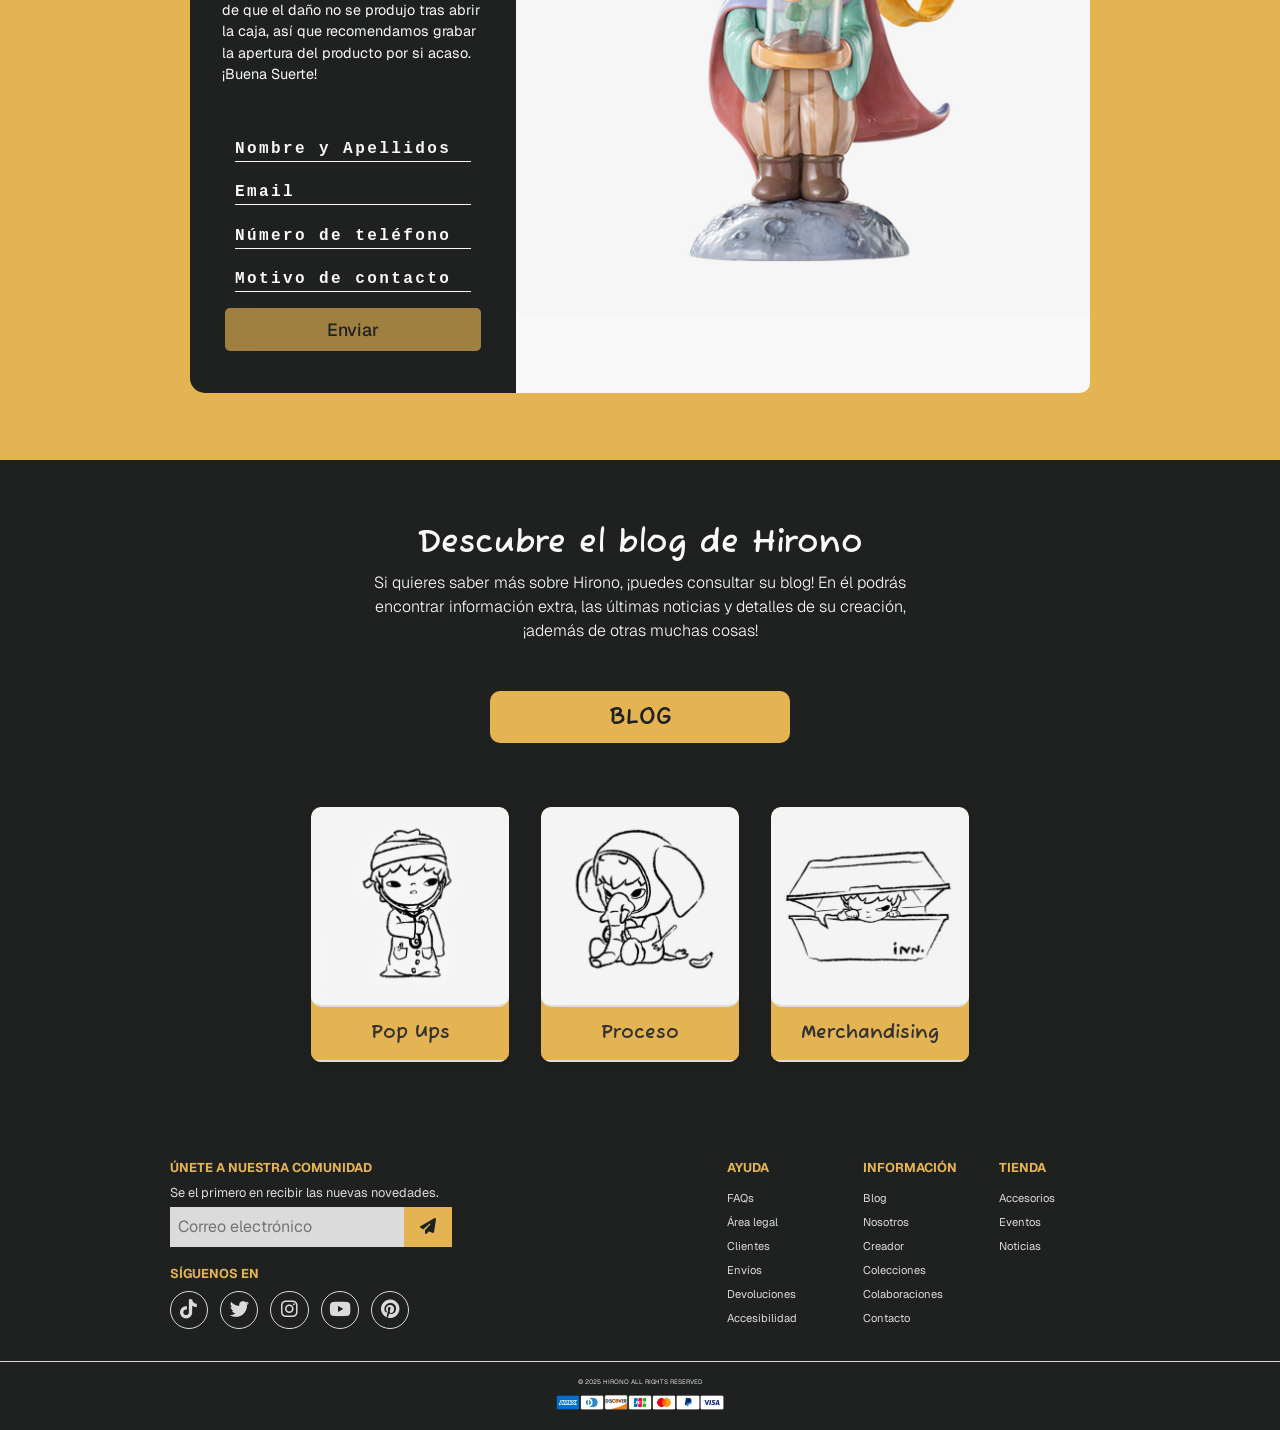
==== commit a8d17cff: "Blog Linkeado" ====
--- a/Homepage.html
+++ b/Homepage.html
@@ -513,7 +513,7 @@
                     </div>
 
                     <div class="row redirection__btn">
-                        <a class="text-decoration-none" href="">BLOG</a>
+                        <a class="text-decoration-none" href="https://hirono-blog.cargo.site/">BLOG</a>
                     </div>
 
                     <div class="card__redirection__container">
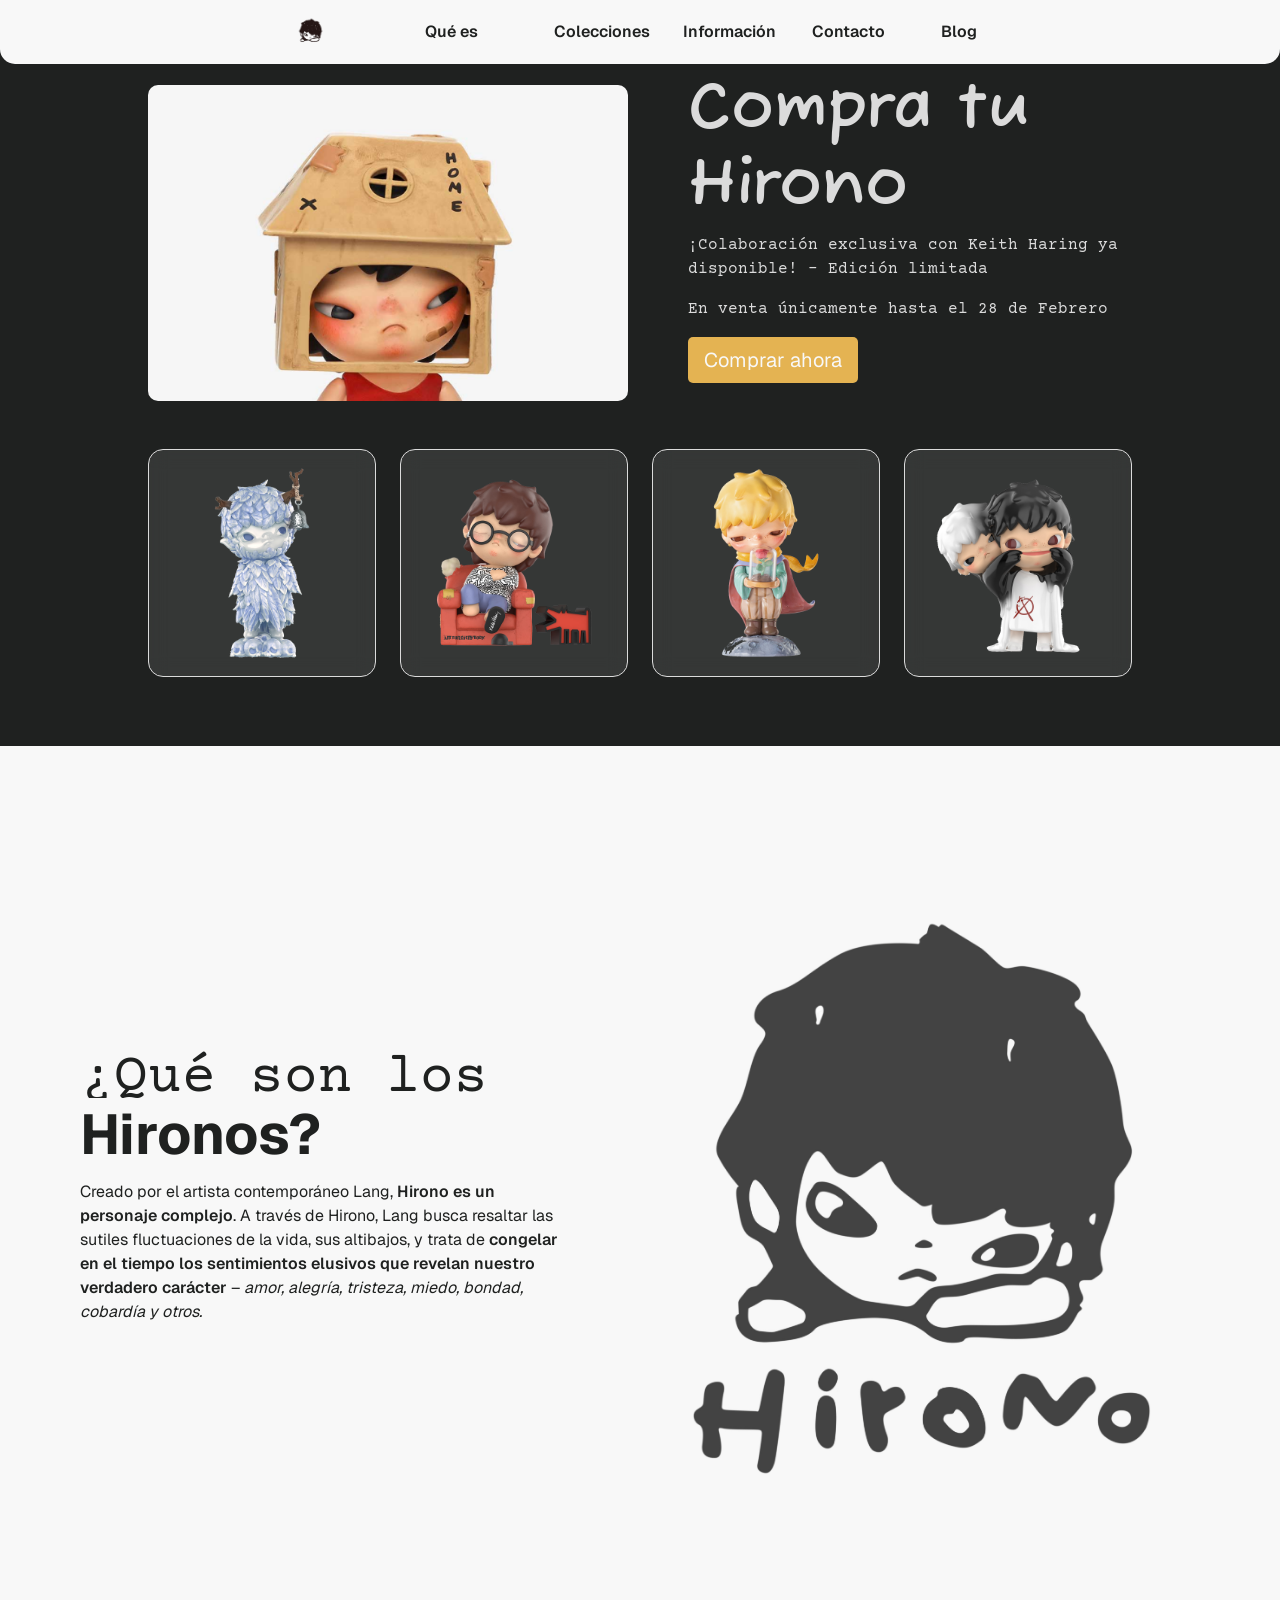
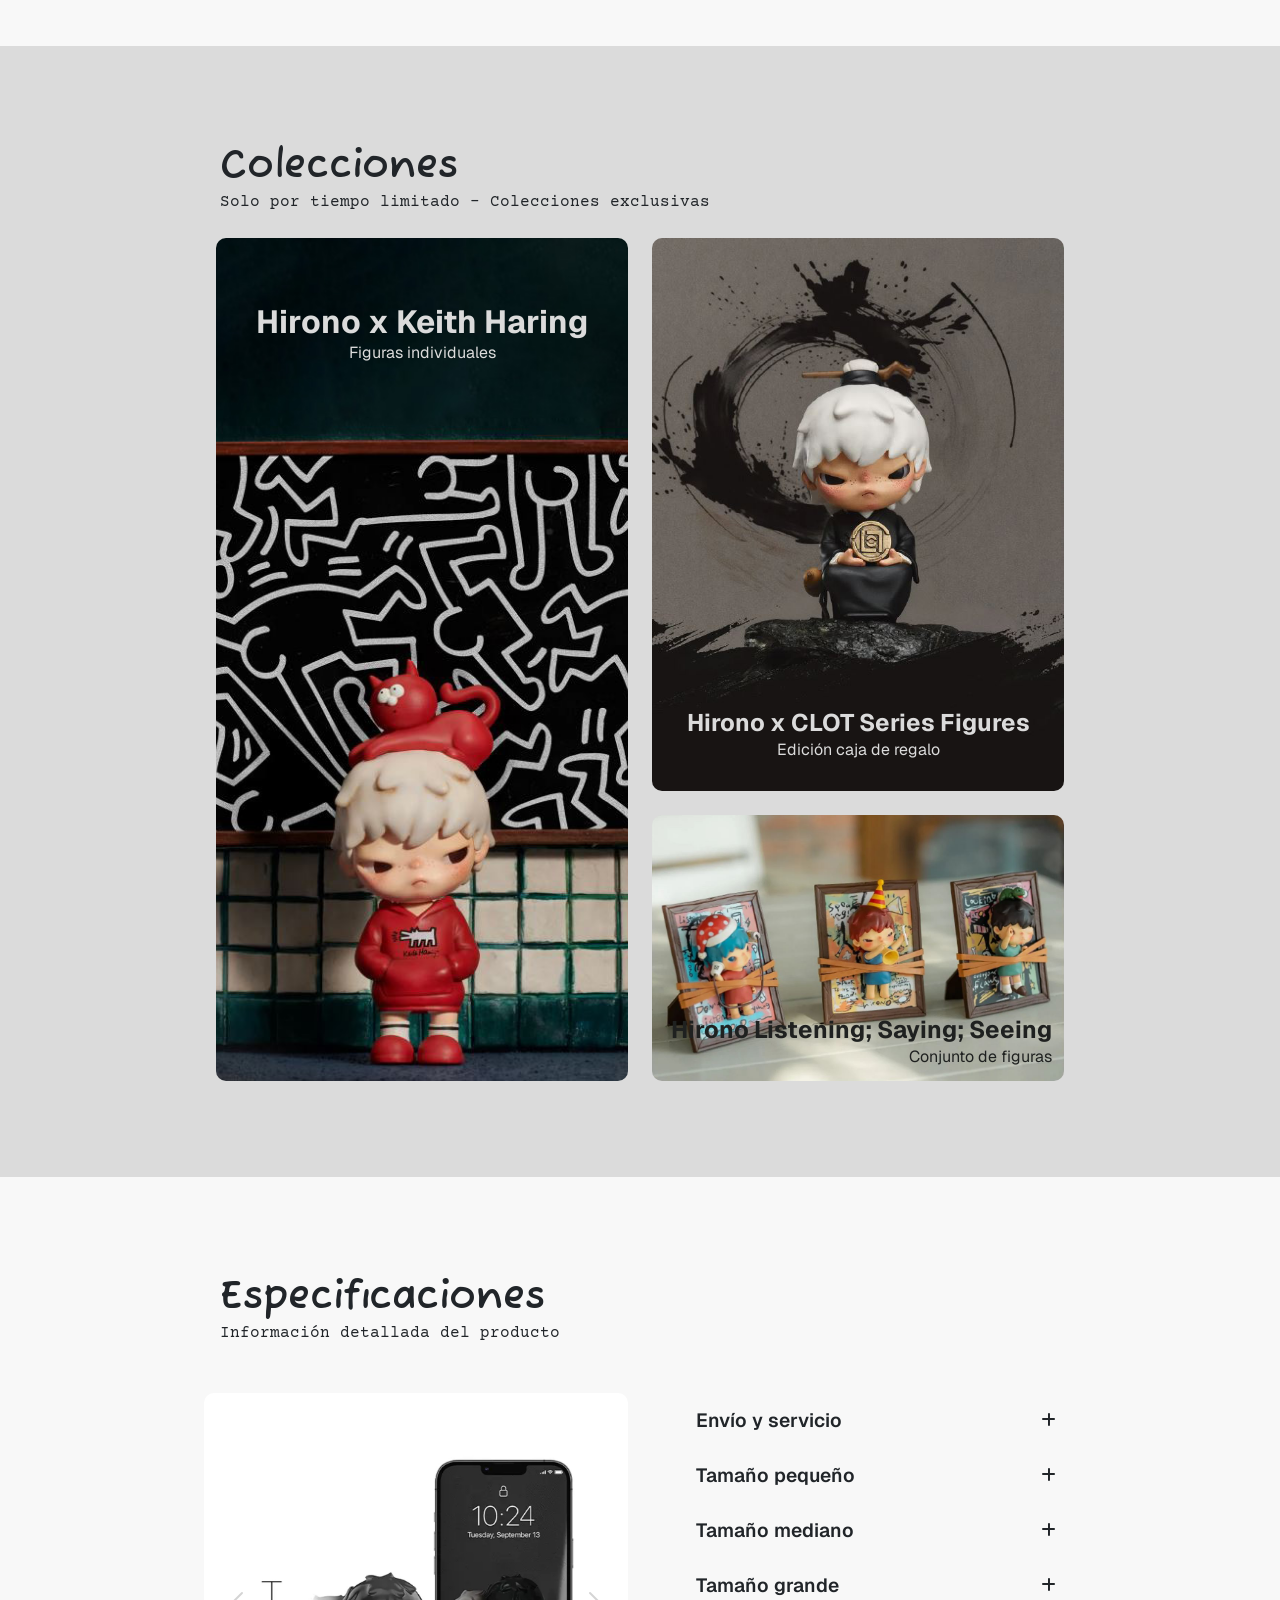
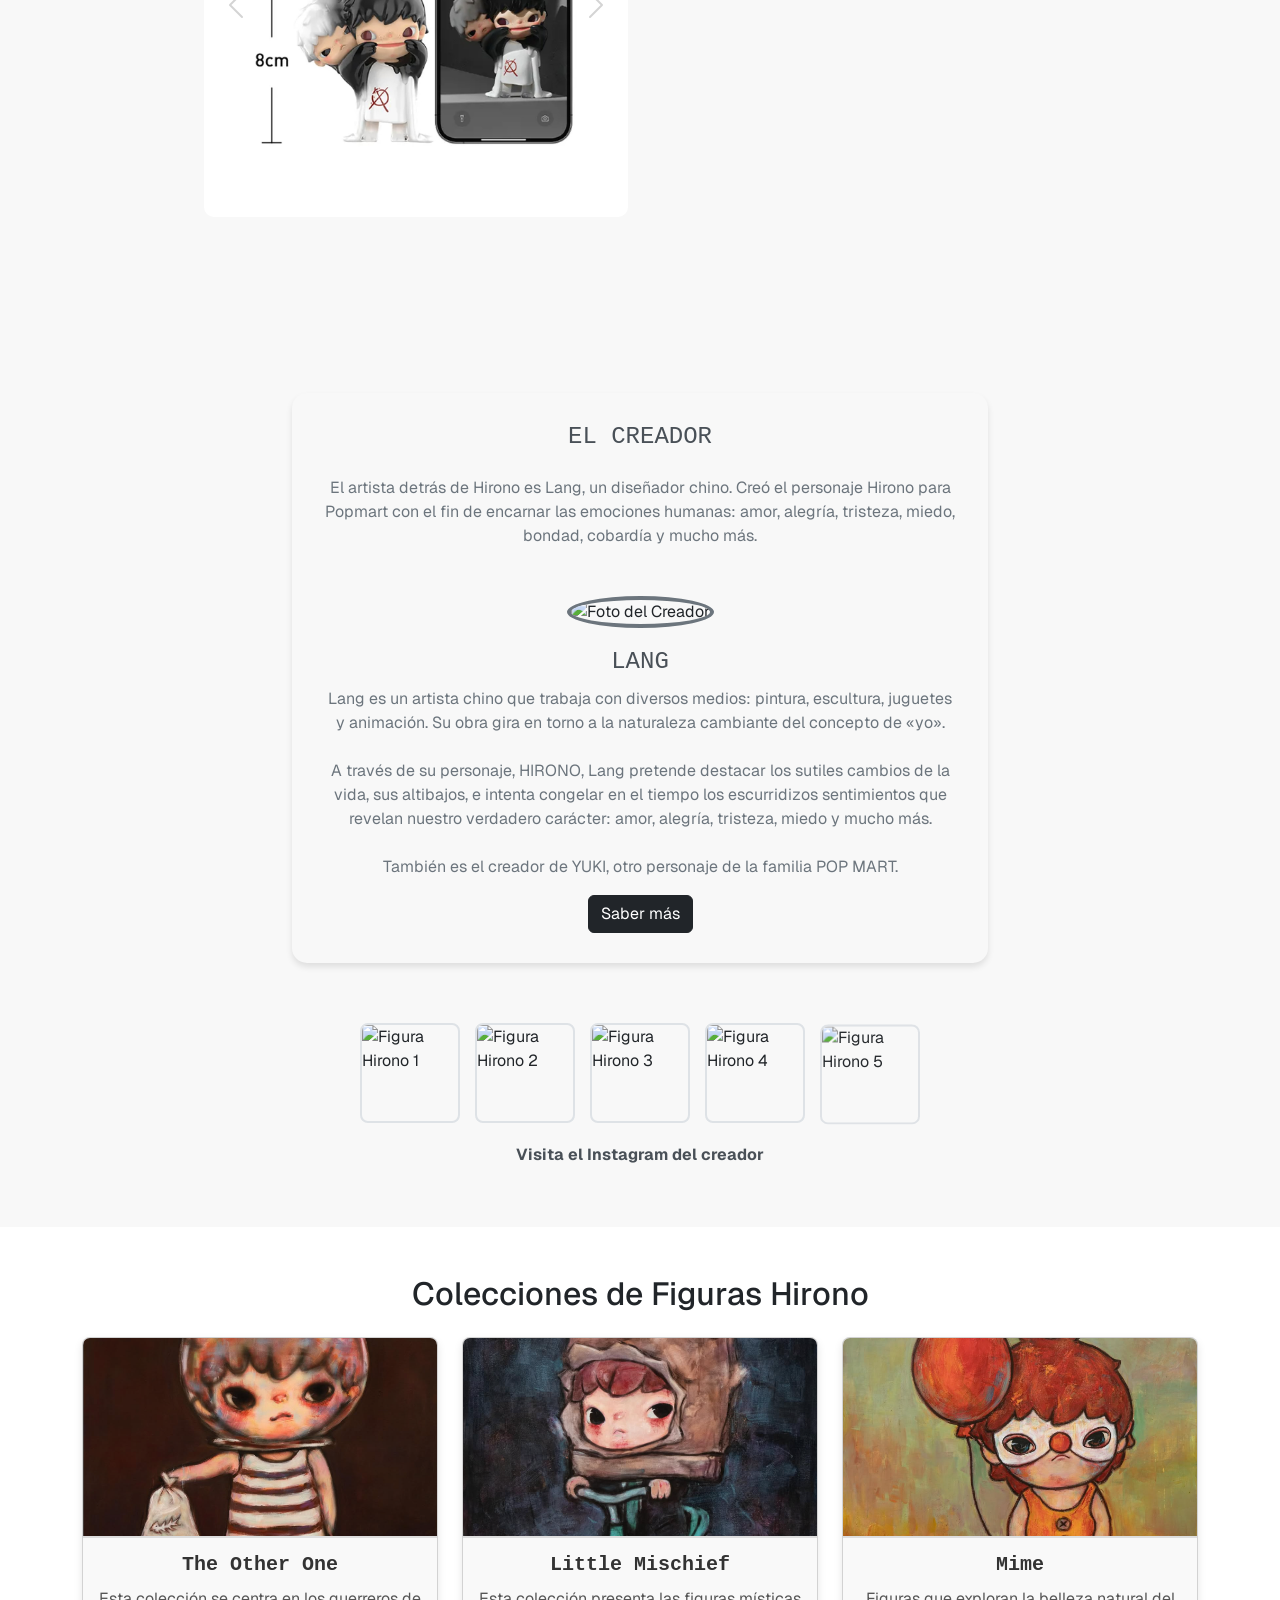
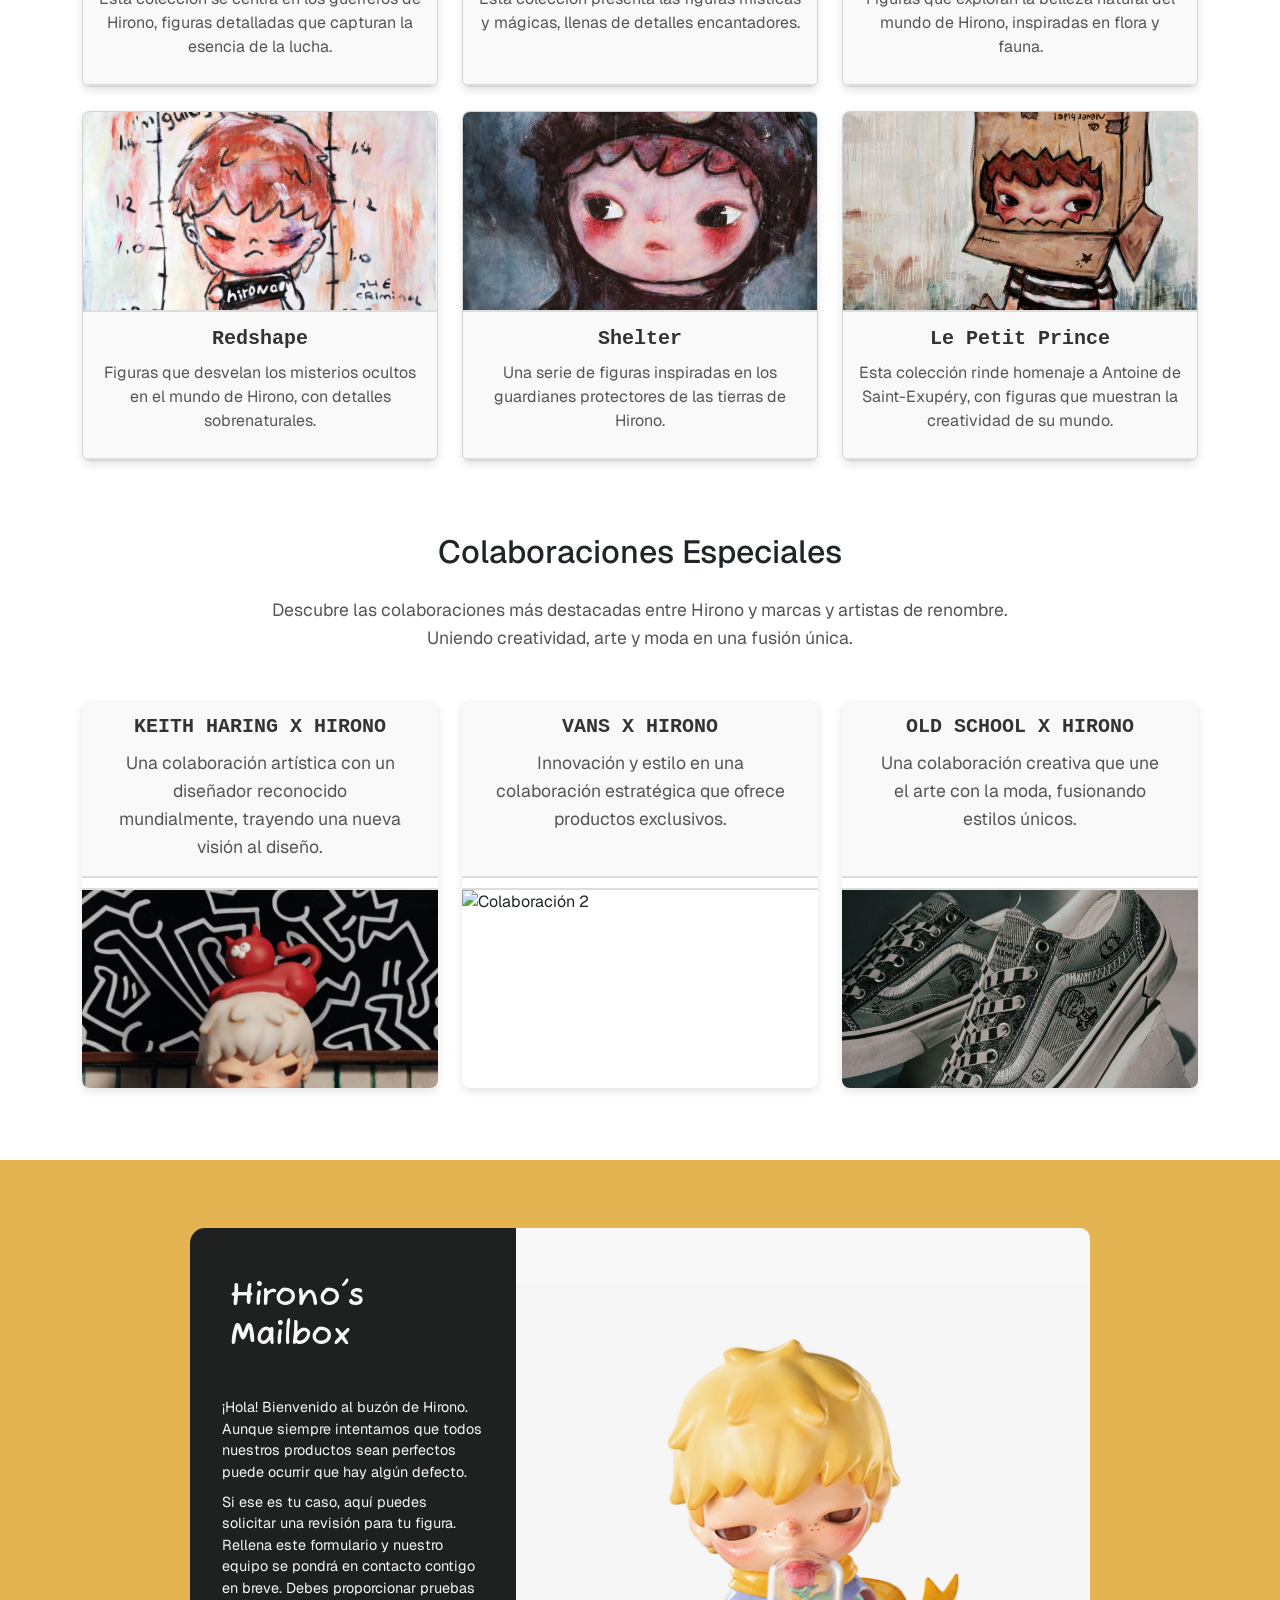
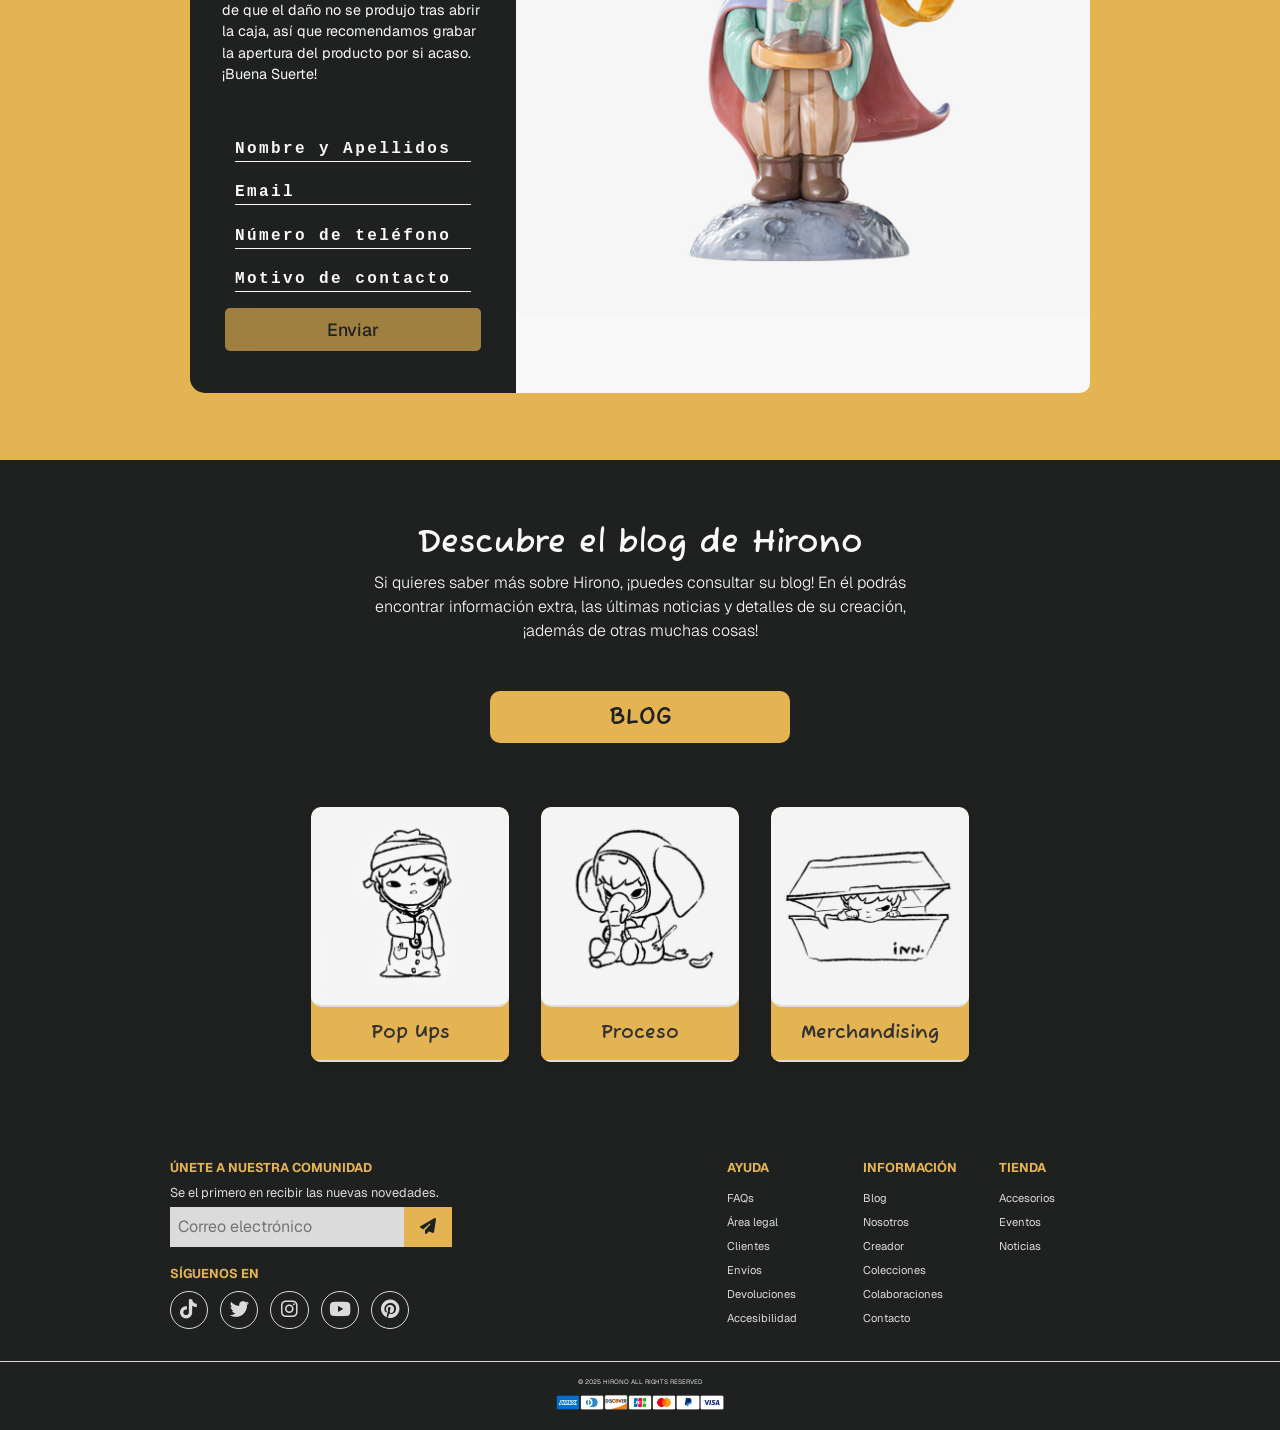
==== commit 672fcd48: "AOS fuera" ====
--- a/Homepage.html
+++ b/Homepage.html
@@ -203,7 +203,7 @@
                         <!-- ACORDEÓN (COL-DERECHA) -->
                         <div class="col-sm-12 col-md-6">
 
-                            <div class="accordion accordion-flush" id="accordionFlushExample" data-aos="fade-up" data-aos-duration="2000">
+                            <div class="accordion accordion-flush" id="accordionFlushExample">
                                 <div class="accordion-item">
                                     <h4 class="accordion-header" id="flush-headingFour">
                                         <button class="accordion-button collapsed toggle-icon d-flex align-items-center text-start" type="button" data-bs-toggle="collapse" data-bs-target="#flush-collapseFour" aria-expanded="false" aria-controls="flush-collapseFour">
